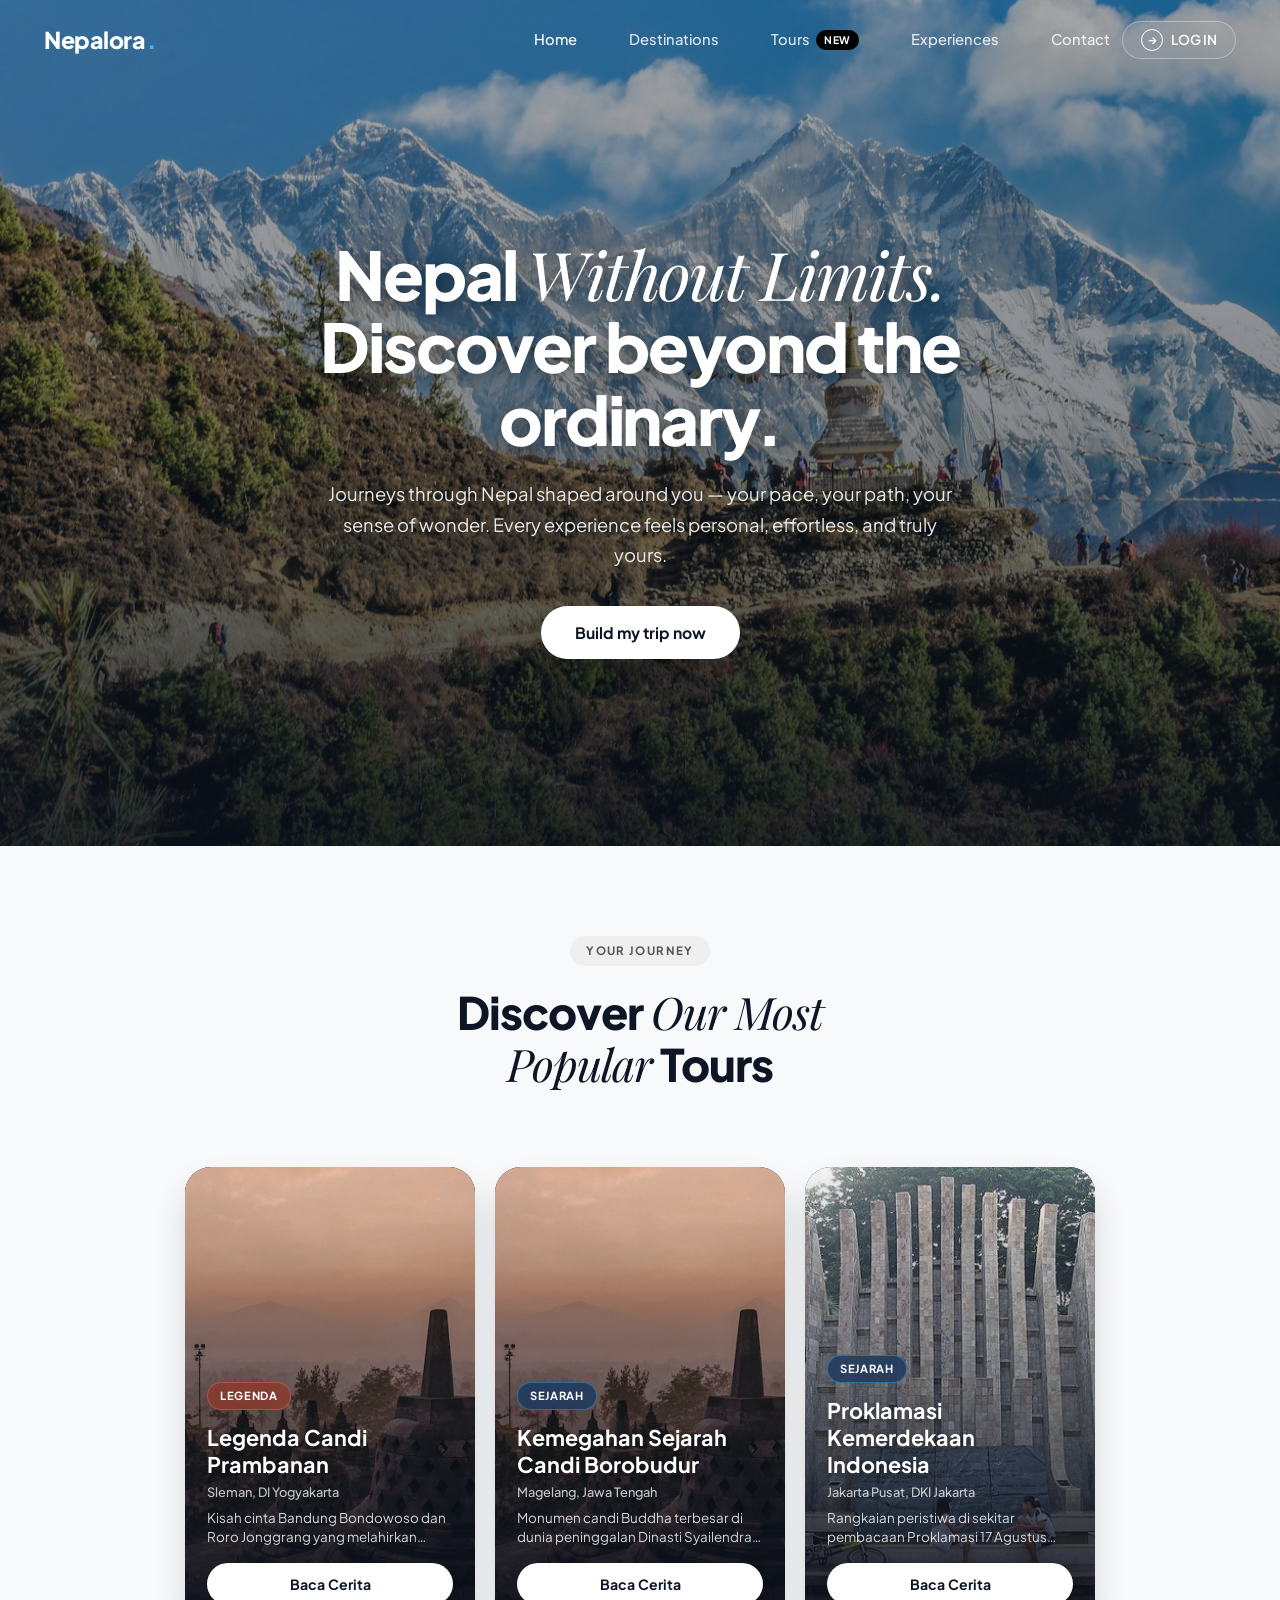
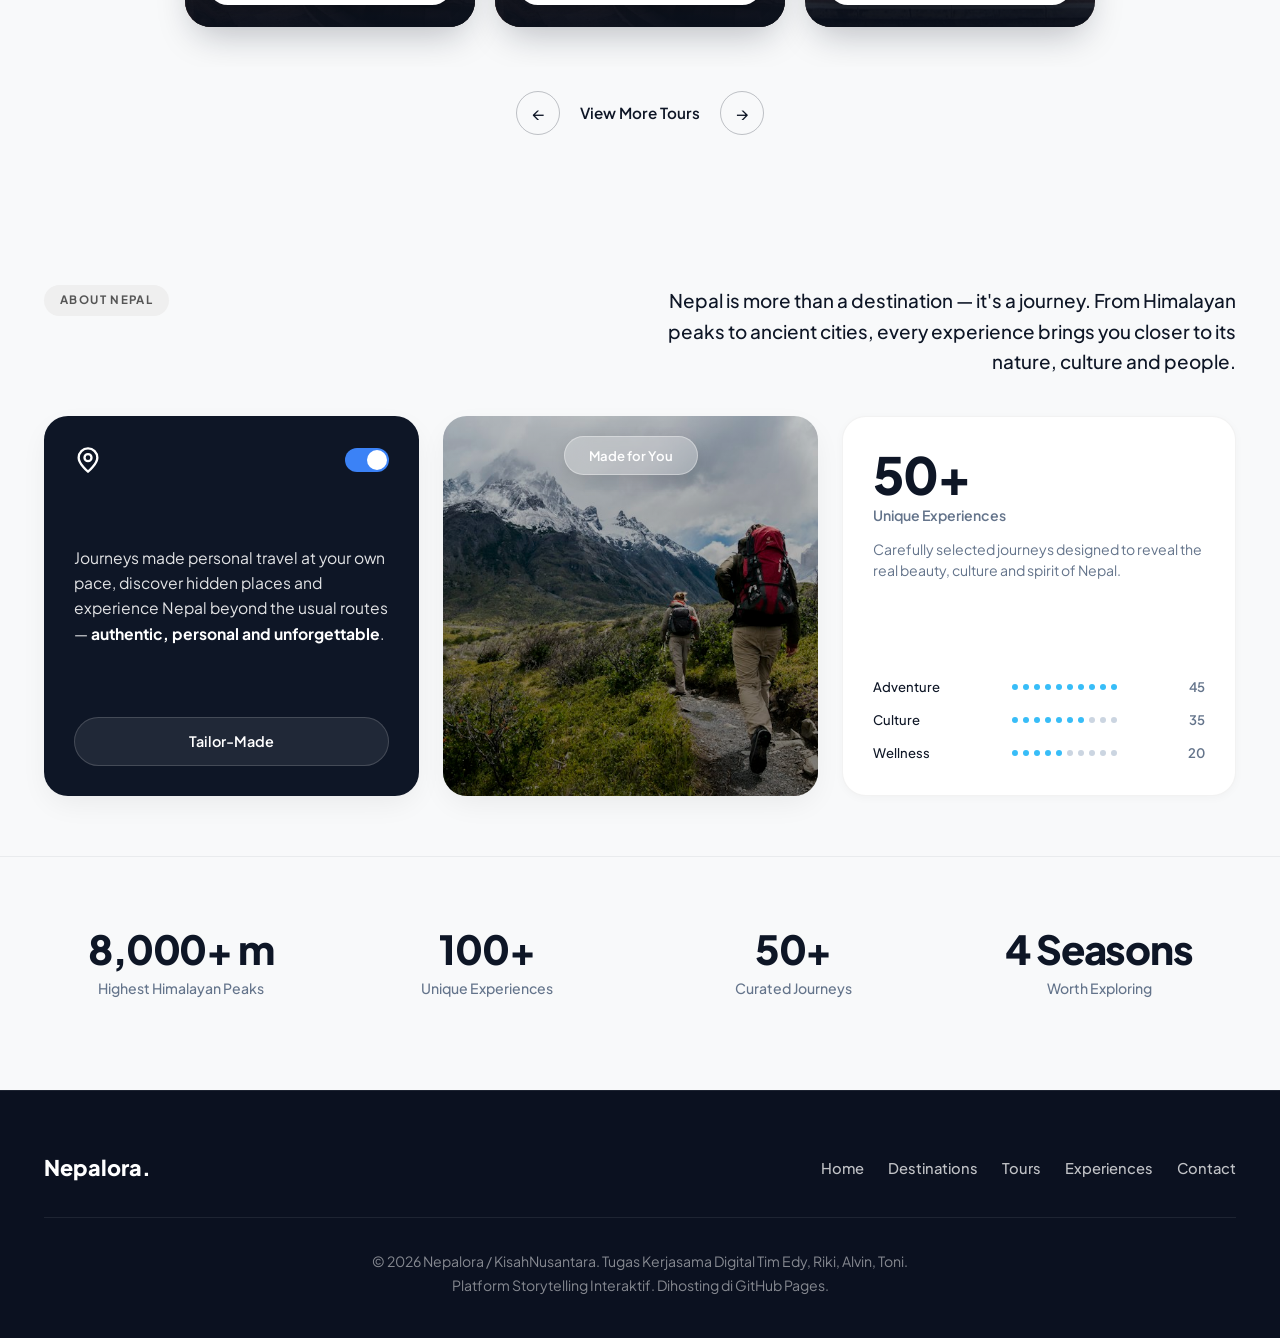
==== index.html @ e76ea368 "style: implementasi desain UI/UX 100% sesuai referensi desain" ====
<!DOCTYPE html>
<html lang="id">
<head>
  <meta charset="UTF-8">
  <meta name="viewport" content="width=device-width, initial-scale=1.0">
  <title>Nepalora - Nepal Without Limits. Discover beyond the ordinary.</title>
  <meta name="description" content="Journeys through Nepal shaped around you — your pace, your path, your sense of wonder. Every experience feels personal, effortless, and truly yours.">
  
  <!-- Google Fonts -->
  <link rel="preconnect" href="https://fonts.googleapis.com">
  <link rel="preconnect" href="https://fonts.gstatic.com" crossorigin>
  <link href="https://fonts.googleapis.com/css2?family=Playfair+Display:ital,wght@0,600;0,700;0,800;1,400;1,600;1,700&family=Plus+Jakarta+Sans:ital,wght@0,300;0,400;0,500;0,600;0,700;0,800;1,400;1,600&display=swap" rel="stylesheet">
  
  <!-- Stylesheet -->
  <link rel="stylesheet" href="css/style.css">
</head>
<body class="has-hero">

  <!-- NAVBAR KONSISTEN (F-02 & Persis Referensi Desain) -->
  <header class="site-header">
    <div class="container nav-container">
      <a href="index.html" class="site-logo">Nepalora<span class="logo-dot">.</span></a>
      
      <button class="nav-toggle" aria-label="Toggle Menu" aria-expanded="false">
        <span>☰</span>
      </button>

      <div class="nav-center-wrap">
        <nav>
          <ul class="nav-menu">
            <li><a href="index.html" class="nav-link is-active">Home</a></li>
            <li><a href="cerita.html?kategori=Sejarah" class="nav-link">Destinations</a></li>
            <li>
              <a href="cerita.html" class="nav-link">
                Tours <span class="nav-badge-pill">NEW</span>
              </a>
            </li>
            <li><a href="cerita.html" class="nav-link">Experiences</a></li>
            <li><a href="tentang.html" class="nav-link">Contact</a></li>
          </ul>
        </nav>
        <a href="cerita.html" class="nav-auth-btn">
          <span class="nav-auth-icon">&#8594;</span>
          <span>LOG IN</span>
        </a>
      </div>
    </div>
  </header>

  <main>
    <!-- HERO SECTION (Persis 100% Referensi Gambar) -->
    <section class="hero-editorial" style="background-image: url('images/hero-bg.jpg');">
      <div class="container">
        <h1 class="hero-title">
          Nepal <span class="serif-italic">Without Limits.</span><br>
          Discover beyond the ordinary.
        </h1>
        <p class="hero-desc">
          Journeys through Nepal shaped around you — your pace, your path, your sense of wonder. Every experience feels personal, effortless, and truly yours.
        </p>
        <a href="cerita.html" class="btn-hero-pill">Build my trip now</a>
      </div>
    </section>

    <!-- CAROUSEL / POPULAR TOURS (KONTRAK PRD 9.4: #featured-grid) -->
    <section class="popular-section">
      <div class="container">
        <div class="section-tag-pill">YOUR JOURNEY</div>
        <h2 class="section-title-editorial">
          Discover <span class="serif-italic">Our Most</span><br>
          <span class="serif-italic">Popular</span> Tours
        </h2>

        <div class="popular-deck-wrapper">
          <!-- HOOK KONTRAK PRD 9.4: #featured-grid (diisi otomatis oleh js/main.js) -->
          <div id="featured-grid">
            <!-- Kartu otomatis dirender oleh js/main.js -->
          </div>
        </div>

        <!-- KONTROL NAVIGASI CAROUSEL (Arrow Kiri + Link + Arrow Kanan) -->
        <div class="carousel-controls">
          <button class="circle-nav-btn" id="slide-prev" aria-label="Previous Tour">
            &#8592;
          </button>
          <a href="cerita.html" class="view-more-link">View More Tours</a>
          <button class="circle-nav-btn" id="slide-next" aria-label="Next Tour">
            &#8594;
          </button>
        </div>
      </div>
    </section>

    <!-- BENTO GRID SECTION (Persis Layout 3 Kartu pada Gambar) -->
    <section class="bento-section">
      <div class="container">
        <div class="bento-header">
          <div>
            <div class="section-tag-pill">ABOUT NEPAL</div>
          </div>
          <p class="bento-quote">
            Nepal is more than a destination — it's a journey. From Himalayan peaks to ancient cities, every experience brings you closer to its nature, culture and people.
          </p>
        </div>

        <div class="bento-grid">
          <!-- KARTU 1: GELAP INTERAKTIF DENGAN TOGGLE SWITCH -->
          <div class="bento-card--dark">
            <div class="bento-top-row">
              <svg class="bento-icon-svg" viewBox="0 0 24 24" fill="none" stroke="currentColor" stroke-width="2" stroke-linecap="round" stroke-linejoin="round">
                <path d="M12 2a8 8 0 0 0-8 8c0 5.25 8 12 8 12s8-6.75 8-12a8 8 0 0 0-8-8z"/>
                <circle cx="12" cy="10" r="3"/>
              </svg>
              <div class="bento-toggle-switch">
                <span class="bento-toggle-dot"></span>
              </div>
            </div>
            <p class="bento-body-text">
              Journeys made personal travel at your own pace, discover hidden places and experience Nepal beyond the usual routes — <strong>authentic, personal and unforgettable</strong>.
            </p>
            <a href="cerita.html" class="btn-bento-action">Tailor-Made</a>
          </div>

          <!-- KARTU 2: FOTO DENGAN FLOATING PILL "MADE FOR YOU" -->
          <div class="bento-card--photo" style="background-image: url('images/hiker.jpg');">
            <div class="frosted-pill-tag">Made for You</div>
          </div>

          <!-- KARTU 3: STATISTIK 50+ & DOT PROGRESS RATINGS -->
          <div class="bento-card--stats">
            <div>
              <div class="stat-header">
                <div class="stat-number-big">50+</div>
                <div class="stat-subtitle">Unique Experiences</div>
              </div>
              <p class="stat-desc">
                Carefully selected journeys designed to reveal the real beauty, culture and spirit of Nepal.
              </p>
            </div>
            
            <div class="rating-indicator-list">
              <div class="rating-indicator-row">
                <span class="rating-category-label">Adventure</span>
                <div class="rating-dots-bar">
                  <span class="rating-dot is-active"></span>
                  <span class="rating-dot is-active"></span>
                  <span class="rating-dot is-active"></span>
                  <span class="rating-dot is-active"></span>
                  <span class="rating-dot is-active"></span>
                  <span class="rating-dot is-active"></span>
                  <span class="rating-dot is-active"></span>
                  <span class="rating-dot is-active"></span>
                  <span class="rating-dot is-active"></span>
                  <span class="rating-dot is-active"></span>
                </div>
                <span class="rating-score">45</span>
              </div>

              <div class="rating-indicator-row">
                <span class="rating-category-label">Culture</span>
                <div class="rating-dots-bar">
                  <span class="rating-dot is-active"></span>
                  <span class="rating-dot is-active"></span>
                  <span class="rating-dot is-active"></span>
                  <span class="rating-dot is-active"></span>
                  <span class="rating-dot is-active"></span>
                  <span class="rating-dot is-active"></span>
                  <span class="rating-dot is-active"></span>
                  <span class="rating-dot"></span>
                  <span class="rating-dot"></span>
                  <span class="rating-dot"></span>
                </div>
                <span class="rating-score">35</span>
              </div>

              <div class="rating-indicator-row">
                <span class="rating-category-label">Wellness</span>
                <div class="rating-dots-bar">
                  <span class="rating-dot is-active"></span>
                  <span class="rating-dot is-active"></span>
                  <span class="rating-dot is-active"></span>
                  <span class="rating-dot is-active"></span>
                  <span class="rating-dot is-active"></span>
                  <span class="rating-dot"></span>
                  <span class="rating-dot"></span>
                  <span class="rating-dot"></span>
                  <span class="rating-dot"></span>
                  <span class="rating-dot"></span>
                </div>
                <span class="rating-score">20</span>
              </div>
            </div>
          </div>
        </div>
      </div>
    </section>

    <!-- METRICS SECTION (4 KOLOM ANGKA PERSIS DI GAMBAR) -->
    <section class="metrics-section">
      <div class="container metrics-grid">
        <div class="metric-item">
          <div class="metric-item-num">8,000+ m</div>
          <div class="metric-item-label">Highest Himalayan Peaks</div>
        </div>
        <div class="metric-item">
          <div class="metric-item-num">100+</div>
          <div class="metric-item-label">Unique Experiences</div>
        </div>
        <div class="metric-item">
          <div class="metric-item-num">50+</div>
          <div class="metric-item-label">Curated Journeys</div>
        </div>
        <div class="metric-item">
          <div class="metric-item-num">4 Seasons</div>
          <div class="metric-item-label">Worth Exploring</div>
        </div>
      </div>
    </section>
  </main>

  <!-- FOOTER KONSISTEN (F-02) -->
  <footer class="site-footer">
    <div class="container">
      <div class="footer-top">
        <a href="index.html" class="footer-logo">Nepalora<span class="logo-dot">.</span></a>
        <ul class="footer-links">
          <li><a href="index.html">Home</a></li>
          <li><a href="cerita.html">Destinations</a></li>
          <li><a href="cerita.html">Tours</a></li>
          <li><a href="tentang.html">Experiences</a></li>
          <li><a href="tentang.html">Contact</a></li>
        </ul>
      </div>
      <div class="footer-bottom">
        <p>&copy; 2026 Nepalora / KisahNusantara. Tugas Kerjasama Digital Tim Edy, Riki, Alvin, Toni.</p>
        <p>Platform Storytelling Interaktif. Dihosting di GitHub Pages.</p>
      </div>
    </div>
  </footer>

  <!-- URUTAN SCRIPT (PRD Bagian 9.2) -->
  <script src="js/main.js"></script>
  <script src="js/nav.js"></script>
</body>
</html>
---- css/style.css ----
/* ==========================================================================
   KisahNusantara - style.css
   Pemilik File: Riki (UI/UX & Tampilan)
   Tugas Terkait: T-R2, T-R3, T-R4, T-R5, T-R6, T-R7, T-R8
   Konsep Desain: Modern Editorial Travel & Heritage (100% Persis Referensi Desain)
   ========================================================================== */

/* 1. IMPORT FONTS */
@import url('https://fonts.googleapis.com/css2?family=Playfair+Display:ital,wght@0,600;0,700;0,800;1,400;1,600;1,700&family=Plus+Jakarta+Sans:ital,wght@0,300;0,400;0,500;0,600;0,700;0,800;1,400;1,600&display=swap');

/* 2. DESIGN TOKENS (CSS Variables) */
:root {
  /* Color System */
  --color-bg: #F8F9FA;
  --color-surface: #FFFFFF;
  --color-surface-dark: #0E1626;
  --color-surface-dark-card: #151F32;
  --color-text: #0E1626;
  --color-text-light: #FFFFFF;
  --color-muted: #64748B;
  --color-muted-dark: #94A3B8;
  --color-border: rgba(14, 22, 38, 0.08);
  --color-border-dark: rgba(255, 255, 255, 0.14);
  --color-primary: #0E1626;
  --color-accent: #38BDF8;
  --color-accent-gold: #C9962B;
  
  /* Category Badges (PRD 9.4 & 10.2) */
  --color-sejarah: #1F3A5F;
  --color-budaya: #2F6B4F;
  --color-legenda: #8A3B2E;

  /* Typography */
  --font-serif: "Playfair Display", Georgia, serif;
  --font-sans: "Plus Jakarta Sans", system-ui, -apple-system, sans-serif;
  --font-heading: var(--font-sans);
  --font-body: var(--font-sans);

  /* Elevation & Curves */
  --radius-xs: 6px;
  --radius-sm: 10px;
  --radius-md: 18px;
  --radius-lg: 24px;
  --radius-xl: 32px;
  --radius-pill: 9999px;
  --radius: 20px;

  --shadow-sm: 0 2px 10px rgba(0, 0, 0, 0.03);
  --shadow-md: 0 10px 30px -5px rgba(0, 0, 0, 0.07);
  --shadow-lg: 0 25px 50px -12px rgba(0, 0, 0, 0.15);
  --shadow-card: 0 20px 40px -15px rgba(14, 22, 38, 0.35);
  --shadow: var(--shadow-md);

  --container: 1240px;
}

/* 3. BASE RESET & BOX SIZING */
*, *::before, *::after {
  box-sizing: border-box;
  margin: 0;
  padding: 0;
}

html {
  scroll-behavior: smooth;
  -webkit-font-smoothing: antialiased;
  -moz-osx-font-smoothing: grayscale;
}

body {
  background-color: var(--color-bg);
  color: var(--color-text);
  font-family: var(--font-body);
  font-size: 16px;
  line-height: 1.6;
  min-height: 100vh;
  display: flex;
  flex-direction: column;
  overflow-x: hidden;
}

main {
  flex: 1;
}

img {
  max-width: 100%;
  height: auto;
  display: block;
}

a {
  color: inherit;
  text-decoration: none;
  transition: all 0.25s ease;
}

button {
  font-family: inherit;
}

/* 4. LAYOUT & CONTAINER */
.container {
  width: 100%;
  max-width: var(--container);
  margin-left: auto;
  margin-right: auto;
  padding-left: 24px;
  padding-right: 24px;
}

/* 5. TYPOGRAPHY UTILITIES */
.serif-italic {
  font-family: var(--font-serif);
  font-style: italic;
  font-weight: 400;
}

.section-tag-pill {
  display: inline-block;
  padding: 6px 16px;
  background: #EFEFEF;
  color: #555555;
  font-size: 0.72rem;
  font-weight: 700;
  letter-spacing: 0.12em;
  text-transform: uppercase;
  border-radius: var(--radius-pill);
  margin-bottom: 20px;
}

.section-title-editorial {
  font-family: var(--font-sans);
  font-size: 2.8rem;
  font-weight: 800;
  line-height: 1.15;
  color: var(--color-text);
  letter-spacing: -0.02em;
  margin-bottom: 12px;
}

.section-title-editorial .serif-italic {
  font-family: var(--font-serif);
  font-weight: 400;
  font-style: italic;
}

/* 6. NAVBAR (T-R3: Persis Header Referensi Desain) */
.site-header {
  position: absolute;
  top: 0;
  left: 0;
  width: 100%;
  z-index: 1000;
  transition: background 0.3s ease, backdrop-filter 0.3s ease, border-color 0.3s ease;
}

/* Header saat halaman non-hero atau saat scroll */
.site-header.is-scrolled,
body:not(.has-hero) .site-header {
  position: sticky;
  top: 0;
  background: rgba(14, 22, 38, 0.92);
  backdrop-filter: blur(16px);
  -webkit-backdrop-filter: blur(16px);
  border-bottom: 1px solid rgba(255, 255, 255, 0.1);
  box-shadow: 0 4px 20px rgba(0, 0, 0, 0.15);
}

.nav-container {
  display: flex;
  justify-content: space-between;
  align-items: center;
  height: 80px;
}

.site-logo {
  font-family: var(--font-sans);
  font-size: 1.45rem;
  font-weight: 800;
  color: #FFFFFF;
  letter-spacing: -0.02em;
  display: flex;
  align-items: center;
  gap: 2px;
}

.site-logo .logo-dot {
  color: var(--color-accent);
}

.nav-center-wrap {
  display: flex;
  align-items: center;
}

.nav-menu {
  display: flex;
  list-style: none;
  gap: 28px;
  align-items: center;
}

.nav-link {
  font-size: 0.92rem;
  font-weight: 500;
  color: rgba(255, 255, 255, 0.85);
  padding: 8px 12px;
  border-radius: var(--radius-pill);
  display: flex;
  align-items: center;
  gap: 6px;
  transition: all 0.2s ease;
}

.nav-link:hover,
.nav-link.is-active {
  color: #FFFFFF;
}

.nav-badge-pill {
  font-size: 0.65rem;
  font-weight: 700;
  background: #000000;
  color: #FFFFFF;
  padding: 2px 8px;
  border-radius: var(--radius-pill);
  letter-spacing: 0.05em;
  text-transform: uppercase;
}

/* Nav Pill Button Kanan (seperti LOG IN pada gambar) */
.nav-auth-btn {
  display: inline-flex;
  align-items: center;
  gap: 8px;
  padding: 7px 18px;
  border: 1px solid rgba(255, 255, 255, 0.35);
  border-radius: var(--radius-pill);
  color: #FFFFFF;
  font-size: 0.85rem;
  font-weight: 600;
  background: rgba(255, 255, 255, 0.05);
  backdrop-filter: blur(8px);
  transition: all 0.25s ease;
}

.nav-auth-btn:hover {
  background: #FFFFFF;
  color: var(--color-surface-dark);
  border-color: #FFFFFF;
}

.nav-auth-icon {
  display: inline-flex;
  align-items: center;
  justify-content: center;
  width: 22px;
  height: 22px;
  border-radius: 50%;
  border: 1px solid currentColor;
  font-size: 0.75rem;
}

.nav-toggle {
  display: none;
  background: none;
  border: none;
  color: #FFFFFF;
  cursor: pointer;
  padding: 8px;
  font-size: 1.5rem;
}

/* 7. HERO SECTION (100% Persis Gambar Referensi) */
.hero-editorial {
  position: relative;
  min-height: 94vh;
  display: flex;
  flex-direction: column;
  justify-content: center;
  align-items: center;
  text-align: center;
  padding: 130px 24px 80px;
  background-size: cover;
  background-position: center 25%;
  background-repeat: no-repeat;
  color: #FFFFFF;
}

.hero-editorial::before {
  content: "";
  position: absolute;
  inset: 0;
  background: linear-gradient(
    180deg,
    rgba(10, 16, 28, 0.35) 0%,
    rgba(10, 16, 28, 0.45) 50%,
    rgba(10, 16, 28, 0.85) 100%
  );
  z-index: 1;
}

.hero-editorial .container {
  position: relative;
  z-index: 2;
  max-width: 860px;
}

.hero-title {
  font-family: var(--font-sans);
  font-size: 4.2rem;
  font-weight: 800;
  line-height: 1.08;
  letter-spacing: -0.03em;
  margin-bottom: 24px;
  text-shadow: 0 4px 20px rgba(0, 0, 0, 0.4);
}

.hero-title .serif-italic {
  font-family: var(--font-serif);
  font-weight: 400;
  font-style: italic;
  display: inline;
}

.hero-desc {
  font-size: 1.15rem;
  line-height: 1.65;
  color: rgba(255, 255, 255, 0.9);
  max-width: 640px;
  margin: 0 auto 36px;
  font-weight: 400;
  text-shadow: 0 2px 10px rgba(0, 0, 0, 0.3);
}

.btn-hero-pill {
  display: inline-block;
  background: #FFFFFF;
  color: #0E1626;
  font-size: 0.98rem;
  font-weight: 700;
  padding: 14px 34px;
  border-radius: var(--radius-pill);
  box-shadow: 0 10px 30px rgba(0, 0, 0, 0.25);
  transition: all 0.3s cubic-bezier(0.16, 1, 0.3, 1);
}

.btn-hero-pill:hover {
  background: #F1F5F9;
  transform: translateY(-3px) scale(1.02);
  box-shadow: 0 15px 35px rgba(0, 0, 0, 0.35);
}

/* 8. CAROUSEL / CARD SECTION ("Discover Our Most Popular Tours") */
.popular-section {
  padding: 90px 0 60px;
  text-align: center;
  background-color: var(--color-bg);
}

.popular-deck-wrapper {
  margin-top: 48px;
  position: relative;
}

/* Kontrak 9.4: #featured-grid */
#featured-grid {
  display: flex;
  gap: 20px;
  justify-content: center;
  align-items: center;
  overflow-x: auto;
  padding: 30px 10px 40px;
  scroll-behavior: smooth;
  scrollbar-width: none;
}

#featured-grid::-webkit-scrollbar {
  display: none;
}

/* 9. KONTRAK KARTU CERITA (PRD 9.4 & T-R4: Persis Kartu pada Gambar) */
.story-card {
  position: relative;
  width: 290px;
  min-width: 270px;
  height: 460px;
  border-radius: 26px;
  overflow: hidden;
  display: flex;
  flex-direction: column;
  justify-content: flex-end;
  background-color: var(--color-surface-dark);
  box-shadow: 0 16px 36px -10px rgba(14, 22, 38, 0.28);
  transition: transform 0.4s cubic-bezier(0.16, 1, 0.3, 1), box-shadow 0.4s cubic-bezier(0.16, 1, 0.3, 1);
  flex-shrink: 0;
  text-align: left;
}

/* Efek Hover Mengangkat Kartu */
.story-card:hover {
  transform: translateY(-8px) scale(1.02);
  box-shadow: 0 25px 50px -12px rgba(14, 22, 38, 0.4);
}

/* Gambar Latar Belakang Kartu Penuh */
.story-card__img {
  position: absolute;
  top: 0;
  left: 0;
  width: 100%;
  height: 100%;
  object-fit: cover;
  z-index: 1;
  transition: transform 0.6s cubic-bezier(0.16, 1, 0.3, 1);
  background-color: #1a2333;
}

.story-card:hover .story-card__img {
  transform: scale(1.08);
}

/* Gradien Gelap di Bagian Bawah Gambar Kartu */
.story-card::after {
  content: "";
  position: absolute;
  inset: 0;
  background: linear-gradient(
    180deg,
    rgba(14, 22, 38, 0.05) 0%,
    rgba(14, 22, 38, 0.4) 45%,
    rgba(10, 16, 28, 0.95) 100%
  );
  z-index: 2;
  pointer-events: none;
}

/* Konten Kartu di Atas Gambar */
.story-card__body {
  position: relative;
  z-index: 3;
  padding: 22px;
  display: flex;
  flex-direction: column;
  justify-content: flex-end;
  color: #FFFFFF;
}

/* LENCANA (BADGES) */
.badge {
  display: inline-flex;
  align-items: center;
  padding: 4px 12px;
  border-radius: var(--radius-pill);
  font-size: 0.7rem;
  font-weight: 700;
  text-transform: uppercase;
  letter-spacing: 0.06em;
  color: #FFFFFF;
  align-self: flex-start;
  margin-bottom: 8px;
  background: rgba(255, 255, 255, 0.22);
  backdrop-filter: blur(10px);
  -webkit-backdrop-filter: blur(10px);
  border: 1px solid rgba(255, 255, 255, 0.35);
}

.badge--sejarah {
  background: rgba(31, 58, 95, 0.85);
  border-color: rgba(56, 189, 248, 0.4);
}

.badge--budaya {
  background: rgba(47, 107, 79, 0.85);
  border-color: rgba(74, 222, 128, 0.4);
}

.badge--legenda {
  background: rgba(138, 59, 46, 0.85);
  border-color: rgba(248, 113, 113, 0.4);
}

.story-card__title {
  font-family: var(--font-sans);
  font-size: 1.35rem;
  font-weight: 700;
  margin: 6px 0 4px;
  color: #FFFFFF;
  line-height: 1.25;
  text-shadow: 0 2px 8px rgba(0, 0, 0, 0.5);
}

.story-card__meta {
  font-size: 0.8rem;
  font-weight: 500;
  color: rgba(255, 255, 255, 0.75);
  margin-bottom: 6px;
}

.story-card__text {
  font-size: 0.84rem;
  line-height: 1.45;
  color: rgba(255, 255, 255, 0.82);
  margin-bottom: 16px;
  display: -webkit-box;
  -webkit-line-clamp: 2;
  -webkit-box-orient: vertical;
  overflow: hidden;
}

/* TOMBOL KARTU (PERSIS "EXPLORE" PADA GAMBAR) */
.btn {
  display: inline-block;
  text-align: center;
  font-weight: 700;
  border-radius: var(--radius-pill);
  cursor: pointer;
  border: none;
  transition: all 0.25s ease;
}

.btn--primary {
  background-color: #FFFFFF;
  color: #0E1626;
  padding: 10px 20px;
  font-size: 0.88rem;
  width: 100%;
  box-shadow: 0 4px 15px rgba(0, 0, 0, 0.2);
}

.btn--primary:hover {
  background-color: #F1F5F9;
  color: #000000;
  transform: translateY(-2px);
  box-shadow: 0 8px 20px rgba(0, 0, 0, 0.3);
}

/* Navigasi Carousel di Bawah Kartu (Arrow Kiri + Teks + Arrow Kanan) */
.carousel-controls {
  display: flex;
  align-items: center;
  justify-content: center;
  gap: 20px;
  margin-top: 24px;
}

.circle-nav-btn {
  width: 44px;
  height: 44px;
  border-radius: 50%;
  border: 1px solid rgba(14, 22, 38, 0.25);
  background: transparent;
  display: flex;
  align-items: center;
  justify-content: center;
  cursor: pointer;
  font-size: 1.1rem;
  color: var(--color-text);
  transition: all 0.2s ease;
}

.circle-nav-btn:hover {
  border-color: var(--color-text);
  background: rgba(14, 22, 38, 0.05);
}

.view-more-link {
  font-size: 0.95rem;
  font-weight: 600;
  color: var(--color-text);
}

.view-more-link:hover {
  opacity: 0.75;
}

/* 10. BENTO GRID SECTION (Persis Layout 3 Kartu & Quote pada Gambar) */
.bento-section {
  padding: 90px 0 60px;
  background-color: var(--color-bg);
}

.bento-header {
  display: grid;
  grid-template-columns: auto 1fr;
  align-items: flex-start;
  gap: 40px;
  margin-bottom: 40px;
}

.bento-quote {
  font-size: 1.18rem;
  line-height: 1.6;
  color: var(--color-text);
  font-weight: 500;
  max-width: 620px;
  margin-left: auto;
  text-align: right;
}

.bento-grid {
  display: grid;
  grid-template-columns: 1fr 1fr 1.05fr;
  gap: 24px;
}

/* Kartu Bento 1: Gelap dengan Toggle Switch */
.bento-card--dark {
  background: var(--color-surface-dark);
  color: #FFFFFF;
  border-radius: var(--radius-lg);
  padding: 30px;
  display: flex;
  flex-direction: column;
  justify-content: space-between;
  min-height: 380px;
  box-shadow: var(--shadow-md);
}

.bento-top-row {
  display: flex;
  justify-content: space-between;
  align-items: center;
}

.bento-icon-svg {
  width: 28px;
  height: 28px;
  stroke: #FFFFFF;
}

.bento-toggle-switch {
  width: 44px;
  height: 24px;
  background: #3B82F6;
  border-radius: var(--radius-pill);
  padding: 2px;
  display: flex;
  align-items: center;
  justify-content: flex-end;
}

.bento-toggle-dot {
  width: 20px;
  height: 20px;
  background: #FFFFFF;
  border-radius: 50%;
}

.bento-body-text {
  font-size: 0.98rem;
  line-height: 1.6;
  color: rgba(255, 255, 255, 0.88);
  margin: 24px 0;
}

.bento-body-text strong {
  color: #FFFFFF;
}

.btn-bento-action {
  display: block;
  width: 100%;
  padding: 12px;
  background: rgba(255, 255, 255, 0.08);
  border: 1px solid rgba(255, 255, 255, 0.16);
  border-radius: var(--radius-pill);
  color: #FFFFFF;
  font-weight: 600;
  font-size: 0.9rem;
  text-align: center;
  transition: all 0.2s ease;
}

.btn-bento-action:hover {
  background: rgba(255, 255, 255, 0.18);
}

/* Kartu Bento 2: Foto dengan Floating Pill "Made for You" */
.bento-card--photo {
  position: relative;
  border-radius: var(--radius-lg);
  overflow: hidden;
  min-height: 380px;
  background-size: cover;
  background-position: center;
  box-shadow: var(--shadow-md);
  display: flex;
  flex-direction: column;
  padding: 20px;
}

.bento-card--photo::after {
  content: "";
  position: absolute;
  inset: 0;
  background: linear-gradient(180deg, rgba(0, 0, 0, 0.2) 0%, rgba(0, 0, 0, 0.5) 100%);
}

.frosted-pill-tag {
  position: relative;
  z-index: 2;
  align-self: center;
  padding: 8px 24px;
  background: rgba(255, 255, 255, 0.28);
  backdrop-filter: blur(12px);
  -webkit-backdrop-filter: blur(12px);
  border: 1px solid rgba(255, 255, 255, 0.35);
  border-radius: var(--radius-pill);
  color: #FFFFFF;
  font-size: 0.82rem;
  font-weight: 600;
  box-shadow: 0 4px 15px rgba(0, 0, 0, 0.1);
}

/* Kartu Bento 3: Statistik 50+ & Dot Progress Indicator */
.bento-card--stats {
  background: #FFFFFF;
  border-radius: var(--radius-lg);
  padding: 32px 30px;
  display: flex;
  flex-direction: column;
  justify-content: space-between;
  min-height: 380px;
  box-shadow: var(--shadow-sm);
  border: 1px solid rgba(0, 0, 0, 0.05);
}

.stat-header {
  margin-bottom: 12px;
}

.stat-number-big {
  font-size: 3.2rem;
  font-weight: 800;
  line-height: 1;
  color: var(--color-text);
  letter-spacing: -0.03em;
}

.stat-subtitle {
  font-size: 0.88rem;
  font-weight: 600;
  color: var(--color-muted);
  margin-top: 4px;
}

.stat-desc {
  font-size: 0.88rem;
  line-height: 1.5;
  color: var(--color-muted);
  margin-bottom: 24px;
}

.rating-indicator-list {
  display: flex;
  flex-direction: column;
  gap: 12px;
}

.rating-indicator-row {
  display: flex;
  align-items: center;
  justify-content: space-between;
  font-size: 0.82rem;
  font-weight: 500;
}

.rating-category-label {
  width: 75px;
  color: var(--color-text);
}

.rating-dots-bar {
  display: flex;
  gap: 5px;
  align-items: center;
}

.rating-dot {
  width: 6px;
  height: 6px;
  border-radius: 50%;
  background-color: #CBD5E1;
}

.rating-dot.is-active {
  background-color: #38BDF8;
}

.rating-score {
  width: 24px;
  text-align: right;
  font-weight: 600;
  color: var(--color-muted);
}

/* 11. METRICS / STATS SECTION (4 Kolom Angka di Bawah) */
.metrics-section {
  padding: 70px 0 90px;
  background-color: var(--color-bg);
  border-top: 1px solid rgba(14, 22, 38, 0.06);
}

.metrics-grid {
  display: grid;
  grid-template-columns: repeat(4, 1fr);
  gap: 32px;
  text-align: center;
}

.metric-item-num {
  font-size: 2.5rem;
  font-weight: 800;
  line-height: 1.1;
  color: var(--color-text);
  letter-spacing: -0.03em;
  margin-bottom: 6px;
}

.metric-item-label {
  font-size: 0.88rem;
  font-weight: 500;
  color: var(--color-muted);
}

/* 12. HALAMAN CERITA: TOOLBAR & GRID (cerita.html) */
.page-hero-sub {
  padding: 120px 0 40px;
  background: var(--color-surface);
  border-bottom: 1px solid var(--color-border);
}

.filter-toolbar {
  padding: 36px 0 24px;
  display: flex;
  flex-direction: column;
  gap: 20px;
}

.search-box {
  width: 100%;
  max-width: 560px;
  position: relative;
}

.search-box input {
  width: 100%;
  padding: 14px 22px;
  border: 1px solid rgba(14, 22, 38, 0.12);
  border-radius: var(--radius-pill);
  font-size: 0.98rem;
  font-family: var(--font-body);
  outline: none;
  background: #FFFFFF;
  box-shadow: 0 4px 16px rgba(0, 0, 0, 0.04);
  transition: all 0.25s ease;
}

.search-box input:focus {
  border-color: var(--color-text);
  box-shadow: 0 8px 24px rgba(14, 22, 38, 0.12);
}

.filter-group {
  display: flex;
  flex-wrap: wrap;
  gap: 10px;
}

/* HOOK KONTRAK 9.4: .filter-btn */
.filter-btn {
  padding: 9px 20px;
  border: 1px solid rgba(14, 22, 38, 0.14);
  border-radius: var(--radius-pill);
  background: #FFFFFF;
  color: var(--color-text);
  font-size: 0.88rem;
  font-weight: 600;
  cursor: pointer;
  transition: all 0.25s ease;
}

.filter-btn:hover {
  background: rgba(14, 22, 38, 0.05);
}

.filter-btn.is-active {
  background: var(--color-text);
  color: #FFFFFF;
  border-color: var(--color-text);
  box-shadow: 0 4px 14px rgba(14, 22, 38, 0.25);
}

/* Status Bar & Count */
.status-bar {
  margin-bottom: 28px;
  font-size: 0.95rem;
  font-weight: 500;
  color: var(--color-muted);
}

/* HOOK KONTRAK 9.4: #story-grid & .card-grid */
.card-grid {
  display: grid;
  grid-template-columns: repeat(auto-fill, minmax(280px, 1fr));
  gap: 28px;
  margin-bottom: 80px;
}

.card-grid .story-card {
  width: 100%;
  min-width: unset;
}

/* HOOK KONTRAK 9.4: #empty-state */
.empty-state-box {
  text-align: center;
  padding: 80px 24px;
  background: #FFFFFF;
  border-radius: var(--radius-lg);
  box-shadow: var(--shadow-sm);
  border: 1px solid rgba(0, 0, 0, 0.05);
  margin-bottom: 60px;
}

/* 13. HALAMAN DETAIL (detail.html) */
.story-detail-container {
  max-width: 900px;
  margin: 0 auto;
  padding-bottom: 80px;
}

.story-header {
  margin: 32px 0 24px;
}

.story-header h1 {
  font-family: var(--font-sans);
  font-size: 2.8rem;
  font-weight: 800;
  color: var(--color-text);
  margin: 14px 0 8px;
  line-height: 1.2;
  letter-spacing: -0.02em;
}

.story-meta {
  font-size: 1rem;
  font-weight: 500;
  color: var(--color-muted);
}

.story-image-wrap {
  width: 100%;
  max-height: 500px;
  overflow: hidden;
  border-radius: var(--radius-lg);
  box-shadow: var(--shadow-lg);
  margin-bottom: 40px;
  background-color: #1a2333;
}

.story-image-wrap img {
  width: 100%;
  height: 100%;
  object-fit: cover;
}

.story-article {
  font-size: 1.15rem;
  line-height: 1.9;
  color: #334155;
  margin-bottom: 48px;
}

.story-article p {
  margin-bottom: 24px;
}

.story-sources-box {
  padding: 28px;
  background: #FFFFFF;
  border-radius: var(--radius-md);
  box-shadow: var(--shadow-sm);
  border-left: 5px solid var(--color-text);
  margin-bottom: 60px;
}

.story-sources-box h3 {
  font-family: var(--font-sans);
  font-size: 1.15rem;
  font-weight: 700;
  margin-bottom: 12px;
  color: var(--color-text);
}

.story-sources-box ul {
  padding-left: 20px;
  font-size: 0.95rem;
  color: var(--color-muted);
  line-height: 1.7;
}

/* 14. FOOTER (F-02: Rapi & Elegan) */
.site-footer {
  background: #0B1120;
  color: rgba(255, 255, 255, 0.7);
  padding: 60px 0 40px;
  margin-top: auto;
  border-top: 1px solid rgba(255, 255, 255, 0.08);
}

.footer-top {
  display: flex;
  justify-content: space-between;
  align-items: center;
  padding-bottom: 32px;
  border-bottom: 1px solid rgba(255, 255, 255, 0.08);
  margin-bottom: 32px;
}

.footer-logo {
  font-family: var(--font-sans);
  font-size: 1.35rem;
  font-weight: 800;
  color: #FFFFFF;
}

.footer-links {
  display: flex;
  gap: 24px;
  list-style: none;
}

.footer-links a {
  color: rgba(255, 255, 255, 0.75);
  font-size: 0.92rem;
  font-weight: 500;
}

.footer-links a:hover {
  color: #FFFFFF;
}

.footer-bottom {
  text-align: center;
  font-size: 0.88rem;
  color: rgba(255, 255, 255, 0.5);
  line-height: 1.7;
}

/* 15. RESPONSIVE BREAKPOINTS (HP 360px, Tablet 768px, Desktop 1024px+) */

/* TABLET (Kurang dari 1024px) */
@media (max-width: 1023px) {
  .hero-title {
    font-size: 3.2rem;
  }

  .bento-header {
    grid-template-columns: 1fr;
    gap: 16px;
  }

  .bento-quote {
    text-align: left;
    margin-left: 0;
  }

  .bento-grid {
    grid-template-columns: 1fr 1fr;
  }

  .bento-card--stats {
    grid-column: span 2;
  }

  .metrics-grid {
    grid-template-columns: repeat(2, 1fr);
    gap: 28px;
  }
}

/* MOBILE / HP (Kurang dari 768px - Termasuk 360px) */
@media (max-width: 767px) {
  .container {
    padding-left: 18px;
    padding-right: 18px;
  }

  .site-header {
    background: rgba(14, 22, 38, 0.96);
    position: sticky;
    top: 0;
  }

  .nav-toggle {
    display: block;
  }

  .nav-center-wrap {
    position: fixed;
    top: 80px;
    left: 0;
    width: 100%;
    background: #0E1626;
    padding: 24px 20px;
    flex-direction: column;
    gap: 20px;
    border-bottom: 1px solid rgba(255, 255, 255, 0.1);
    transform: translateY(-150%);
    opacity: 0;
    pointer-events: none;
    transition: transform 0.3s ease, opacity 0.3s ease;
  }

  .nav-menu.is-open {
    display: flex;
  }

  .nav-center-wrap.is-open {
    transform: translateY(0);
    opacity: 1;
    pointer-events: auto;
  }

  .nav-menu {
    flex-direction: column;
    gap: 16px;
    width: 100%;
    text-align: center;
  }

  .nav-auth-btn {
    width: 100%;
    justify-content: center;
  }

  .hero-editorial {
    min-height: 85vh;
    padding: 100px 18px 60px;
  }

  .hero-title {
    font-size: 2.4rem;
  }

  .hero-desc {
    font-size: 1rem;
  }

  .section-title-editorial {
    font-size: 2.1rem;
  }

  .story-card {
    width: 250px;
    min-width: 240px;
    height: 420px;
  }

  .card-grid {
    grid-template-columns: 1fr;
  }

  .bento-grid {
    grid-template-columns: 1fr;
  }

  .bento-card--stats {
    grid-column: span 1;
  }

  .metrics-grid {
    grid-template-columns: 1fr 1fr;
    gap: 20px;
  }

  .metric-item-num {
    font-size: 2rem;
  }

  .footer-top {
    flex-direction: column;
    gap: 20px;
    text-align: center;
  }

  .footer-links {
    flex-wrap: wrap;
    justify-content: center;
    gap: 16px;
  }
}
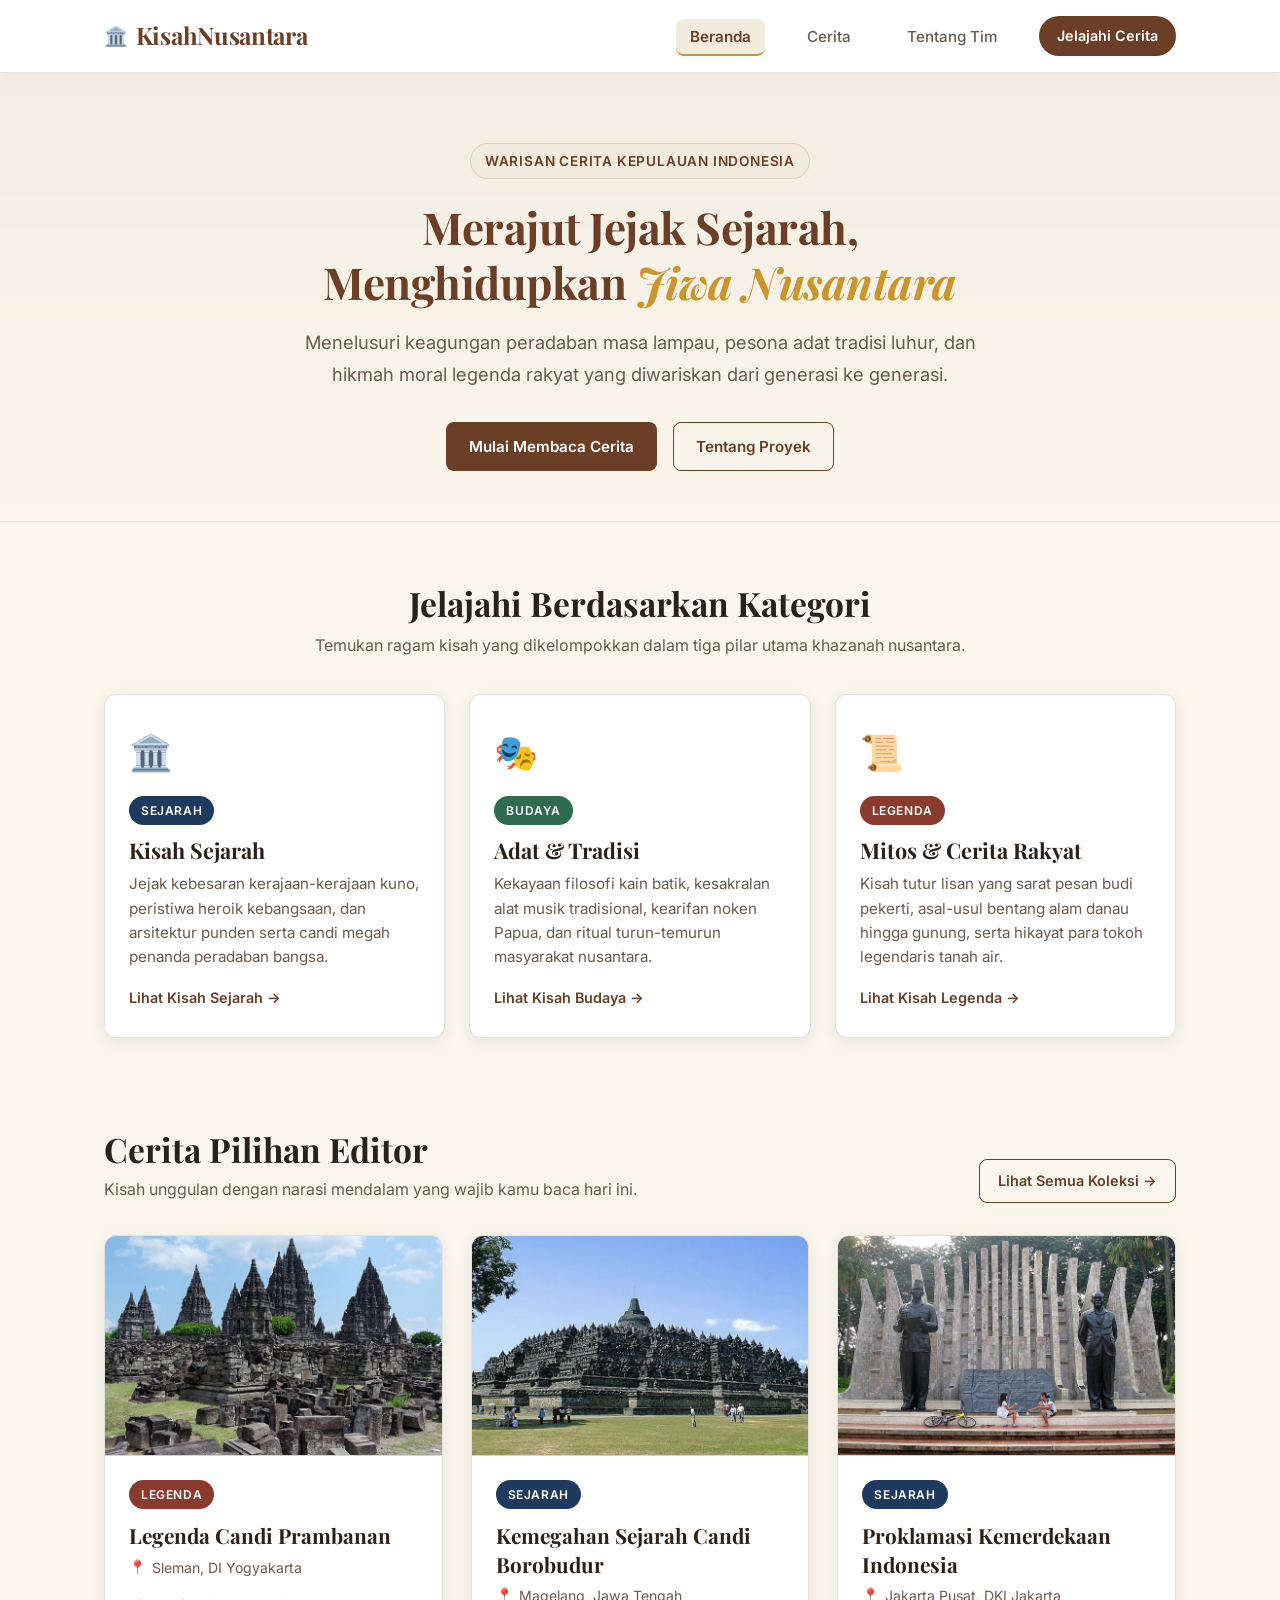
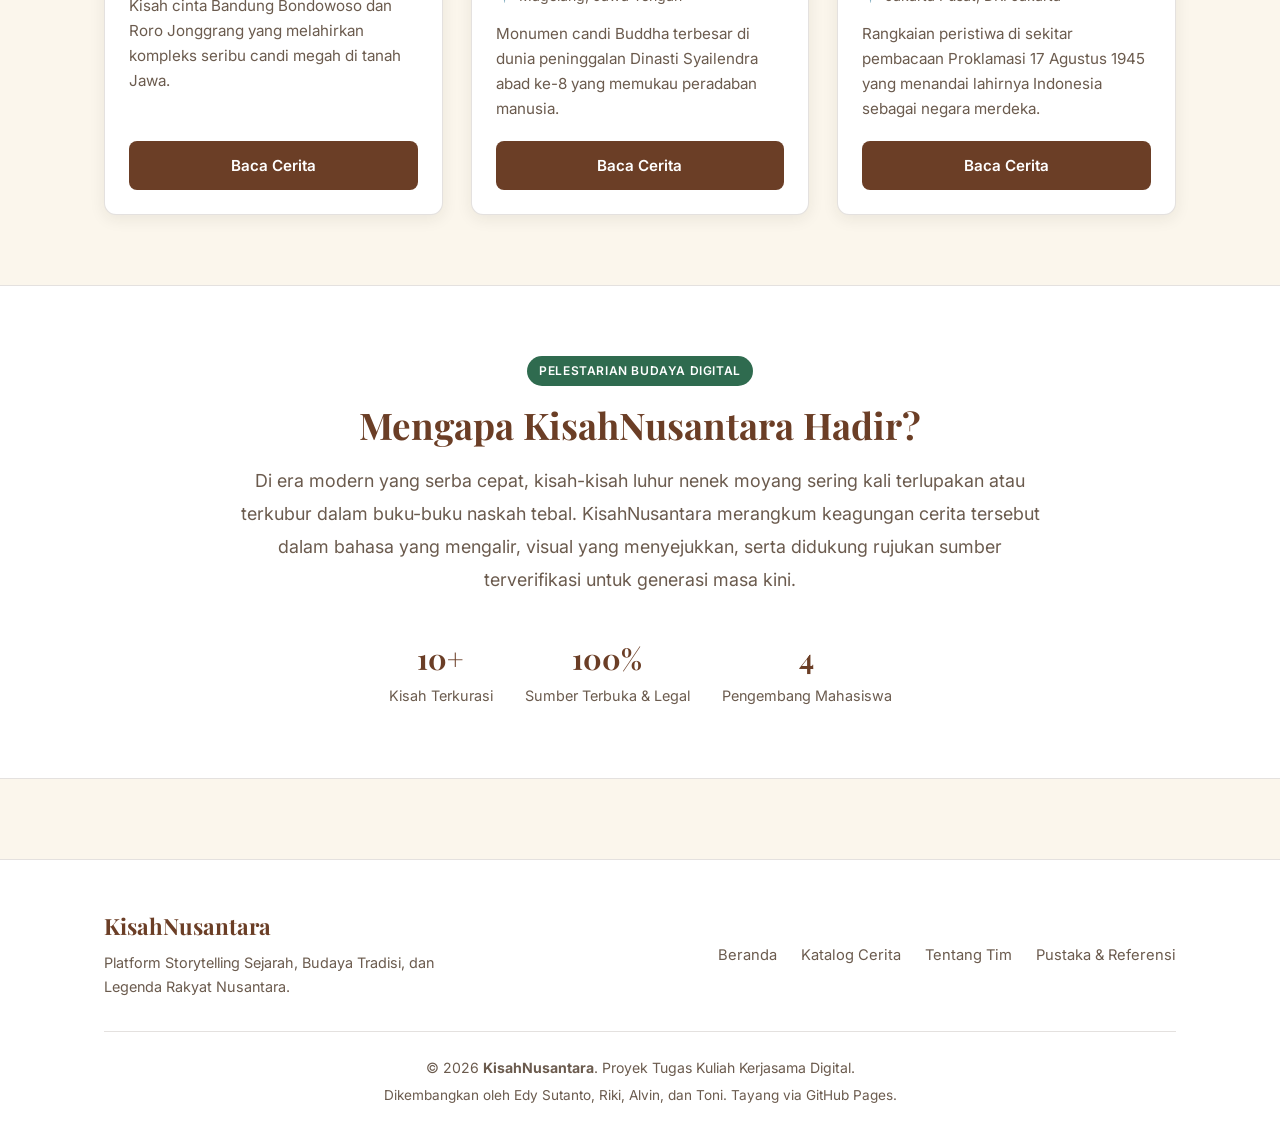
==== commit 96bbd23f: "style: rombak total UI/UX ke tema naskah nusantara dan selaraskan tipografi sesuai PRD" ====
--- a/index.html
+++ b/index.html
@@ -3,237 +3,181 @@
 <head>
   <meta charset="UTF-8">
   <meta name="viewport" content="width=device-width, initial-scale=1.0">
-  <title>Nepalora - Nepal Without Limits. Discover beyond the ordinary.</title>
-  <meta name="description" content="Journeys through Nepal shaped around you — your pace, your path, your sense of wonder. Every experience feels personal, effortless, and truly yours.">
+  <title>KisahNusantara - Storytelling Sejarah dan Budaya</title>
+  <meta name="description" content="Platform storytelling interaktif yang menyajikan kisah sejarah, kearifan budaya, dan legenda nusantara dalam narasi visual yang memikat.">
   
-  <!-- Google Fonts -->
+  <!-- Google Fonts: Playfair Display (Serif) & Inter (Sans-Serif) -->
   <link rel="preconnect" href="https://fonts.googleapis.com">
   <link rel="preconnect" href="https://fonts.gstatic.com" crossorigin>
-  <link href="https://fonts.googleapis.com/css2?family=Playfair+Display:ital,wght@0,600;0,700;0,800;1,400;1,600;1,700&family=Plus+Jakarta+Sans:ital,wght@0,300;0,400;0,500;0,600;0,700;0,800;1,400;1,600&display=swap" rel="stylesheet">
+  <link href="https://fonts.googleapis.com/css2?family=Inter:wght@400;500;600;700&family=Playfair+Display:ital,wght@0,600;0,700;0,800;1,400;1,600&display=swap" rel="stylesheet">
   
-  <!-- Stylesheet -->
+  <!-- Stylesheet Utama (Path Relatif) -->
   <link rel="stylesheet" href="css/style.css">
 </head>
-<body class="has-hero">
+<body>
 
-  <!-- NAVBAR KONSISTEN (F-02 & Persis Referensi Desain) -->
+  <!-- NAVBAR KONSISTEN (PRD F-02) -->
   <header class="site-header">
     <div class="container nav-container">
-      <a href="index.html" class="site-logo">Nepalora<span class="logo-dot">.</span></a>
+      <a href="index.html" class="site-logo">KisahNusantara</a>
       
-      <button class="nav-toggle" aria-label="Toggle Menu" aria-expanded="false">
+      <button class="nav-toggle" aria-label="Buka Menu Navigasi" aria-expanded="false">
         <span>☰</span>
       </button>
 
-      <div class="nav-center-wrap">
-        <nav>
-          <ul class="nav-menu">
-            <li><a href="index.html" class="nav-link is-active">Home</a></li>
-            <li><a href="cerita.html?kategori=Sejarah" class="nav-link">Destinations</a></li>
-            <li>
-              <a href="cerita.html" class="nav-link">
-                Tours <span class="nav-badge-pill">NEW</span>
-              </a>
-            </li>
-            <li><a href="cerita.html" class="nav-link">Experiences</a></li>
-            <li><a href="tentang.html" class="nav-link">Contact</a></li>
-          </ul>
-        </nav>
-        <a href="cerita.html" class="nav-auth-btn">
-          <span class="nav-auth-icon">&#8594;</span>
-          <span>LOG IN</span>
-        </a>
-      </div>
+      <nav>
+        <ul class="nav-menu">
+          <li><a href="index.html" class="nav-link is-active">Beranda</a></li>
+          <li><a href="cerita.html" class="nav-link">Cerita</a></li>
+          <li><a href="tentang.html" class="nav-link">Tentang Tim</a></li>
+          <li><a href="cerita.html" class="nav-cta">Jelajahi Cerita</a></li>
+        </ul>
+      </nav>
     </div>
   </header>
 
   <main>
-    <!-- HERO SECTION (Persis 100% Referensi Gambar) -->
-    <section class="hero-editorial" style="background-image: url('images/hero-bg.jpg');">
+    <!-- HERO SECTION (PRD F-01: Nuansa Hangat & Edukatif Nusantara) -->
+    <section class="hero-banner">
       <div class="container">
+        <div class="hero-pill">Warisan Cerita Kepulauan Indonesia</div>
         <h1 class="hero-title">
-          Nepal <span class="serif-italic">Without Limits.</span><br>
-          Discover beyond the ordinary.
+          Merajut Jejak Sejarah, <br>
+          Menghidupkan <span class="serif-accent">Jiwa Nusantara</span>
         </h1>
         <p class="hero-desc">
-          Journeys through Nepal shaped around you — your pace, your path, your sense of wonder. Every experience feels personal, effortless, and truly yours.
+          Menelusuri keagungan peradaban masa lampau, pesona adat tradisi luhur, dan hikmah moral legenda rakyat yang diwariskan dari generasi ke generasi.
         </p>
-        <a href="cerita.html" class="btn-hero-pill">Build my trip now</a>
-      </div>
-    </section>
-
-    <!-- CAROUSEL / POPULAR TOURS (KONTRAK PRD 9.4: #featured-grid) -->
-    <section class="popular-section">
-      <div class="container">
-        <div class="section-tag-pill">YOUR JOURNEY</div>
-        <h2 class="section-title-editorial">
-          Discover <span class="serif-italic">Our Most</span><br>
-          <span class="serif-italic">Popular</span> Tours
-        </h2>
-
-        <div class="popular-deck-wrapper">
-          <!-- HOOK KONTRAK PRD 9.4: #featured-grid (diisi otomatis oleh js/main.js) -->
-          <div id="featured-grid">
-            <!-- Kartu otomatis dirender oleh js/main.js -->
-          </div>
-        </div>
-
-        <!-- KONTROL NAVIGASI CAROUSEL (Arrow Kiri + Link + Arrow Kanan) -->
-        <div class="carousel-controls">
-          <button class="circle-nav-btn" id="slide-prev" aria-label="Previous Tour">
-            &#8592;
-          </button>
-          <a href="cerita.html" class="view-more-link">View More Tours</a>
-          <button class="circle-nav-btn" id="slide-next" aria-label="Next Tour">
-            &#8594;
-          </button>
+        <div class="hero-actions">
+          <a href="cerita.html" class="btn btn--primary">Mulai Membaca Cerita</a>
+          <a href="tentang.html" class="btn btn--outline">Tentang Proyek</a>
         </div>
       </div>
     </section>
 
-    <!-- BENTO GRID SECTION (Persis Layout 3 Kartu pada Gambar) -->
-    <section class="bento-section">
+    <!-- KATEGORI UTAMA (PRD F-01: 3 Kategori Utama Nusantara) -->
+    <section style="padding: 60px 0 40px;">
       <div class="container">
-        <div class="bento-header">
-          <div>
-            <div class="section-tag-pill">ABOUT NEPAL</div>
-          </div>
-          <p class="bento-quote">
-            Nepal is more than a destination — it's a journey. From Himalayan peaks to ancient cities, every experience brings you closer to its nature, culture and people.
+        <div style="text-align: center; max-width: 650px; margin: 0 auto 32px;">
+          <h2 style="font-size: 2.1rem; margin-bottom: 8px;">Jelajahi Berdasarkan Kategori</h2>
+          <p style="color: var(--color-muted); font-size: 1rem;">
+            Temukan ragam kisah yang dikelompokkan dalam tiga pilar utama khazanah nusantara.
           </p>
         </div>
 
-        <div class="bento-grid">
-          <!-- KARTU 1: GELAP INTERAKTIF DENGAN TOGGLE SWITCH -->
-          <div class="bento-card--dark">
-            <div class="bento-top-row">
-              <svg class="bento-icon-svg" viewBox="0 0 24 24" fill="none" stroke="currentColor" stroke-width="2" stroke-linecap="round" stroke-linejoin="round">
-                <path d="M12 2a8 8 0 0 0-8 8c0 5.25 8 12 8 12s8-6.75 8-12a8 8 0 0 0-8-8z"/>
-                <circle cx="12" cy="10" r="3"/>
-              </svg>
-              <div class="bento-toggle-switch">
-                <span class="bento-toggle-dot"></span>
-              </div>
-            </div>
-            <p class="bento-body-text">
-              Journeys made personal travel at your own pace, discover hidden places and experience Nepal beyond the usual routes — <strong>authentic, personal and unforgettable</strong>.
+        <div class="category-deck">
+          <!-- SEJARAH -->
+          <article class="category-card">
+            <div class="category-card__icon">🏛️</div>
+            <span class="badge badge--sejarah" style="margin-bottom: 12px;">Sejarah</span>
+            <h3 class="category-card__title">Kisah Sejarah</h3>
+            <p class="category-card__text">
+              Jejak kebesaran kerajaan-kerajaan kuno, peristiwa heroik kebangsaan, dan arsitektur punden serta candi megah penanda peradaban bangsa.
             </p>
-            <a href="cerita.html" class="btn-bento-action">Tailor-Made</a>
-          </div>
+            <a href="cerita.html?kategori=Sejarah" class="category-card__link">
+              Lihat Kisah Sejarah &rarr;
+            </a>
+          </article>
 
-          <!-- KARTU 2: FOTO DENGAN FLOATING PILL "MADE FOR YOU" -->
-          <div class="bento-card--photo" style="background-image: url('images/hiker.jpg');">
-            <div class="frosted-pill-tag">Made for You</div>
-          </div>
+          <!-- BUDAYA -->
+          <article class="category-card">
+            <div class="category-card__icon">🎭</div>
+            <span class="badge badge--budaya" style="margin-bottom: 12px;">Budaya</span>
+            <h3 class="category-card__title">Adat & Tradisi</h3>
+            <p class="category-card__text">
+              Kekayaan filosofi kain batik, kesakralan alat musik tradisional, kearifan noken Papua, dan ritual turun-temurun masyarakat nusantara.
+            </p>
+            <a href="cerita.html?kategori=Budaya" class="category-card__link">
+              Lihat Kisah Budaya &rarr;
+            </a>
+          </article>
 
-          <!-- KARTU 3: STATISTIK 50+ & DOT PROGRESS RATINGS -->
-          <div class="bento-card--stats">
-            <div>
-              <div class="stat-header">
-                <div class="stat-number-big">50+</div>
-                <div class="stat-subtitle">Unique Experiences</div>
-              </div>
-              <p class="stat-desc">
-                Carefully selected journeys designed to reveal the real beauty, culture and spirit of Nepal.
-              </p>
-            </div>
-            
-            <div class="rating-indicator-list">
-              <div class="rating-indicator-row">
-                <span class="rating-category-label">Adventure</span>
-                <div class="rating-dots-bar">
-                  <span class="rating-dot is-active"></span>
-                  <span class="rating-dot is-active"></span>
-                  <span class="rating-dot is-active"></span>
-                  <span class="rating-dot is-active"></span>
-                  <span class="rating-dot is-active"></span>
-                  <span class="rating-dot is-active"></span>
-                  <span class="rating-dot is-active"></span>
-                  <span class="rating-dot is-active"></span>
-                  <span class="rating-dot is-active"></span>
-                  <span class="rating-dot is-active"></span>
-                </div>
-                <span class="rating-score">45</span>
-              </div>
-
-              <div class="rating-indicator-row">
-                <span class="rating-category-label">Culture</span>
-                <div class="rating-dots-bar">
-                  <span class="rating-dot is-active"></span>
-                  <span class="rating-dot is-active"></span>
-                  <span class="rating-dot is-active"></span>
-                  <span class="rating-dot is-active"></span>
-                  <span class="rating-dot is-active"></span>
-                  <span class="rating-dot is-active"></span>
-                  <span class="rating-dot is-active"></span>
-                  <span class="rating-dot"></span>
-                  <span class="rating-dot"></span>
-                  <span class="rating-dot"></span>
-                </div>
-                <span class="rating-score">35</span>
-              </div>
-
-              <div class="rating-indicator-row">
-                <span class="rating-category-label">Wellness</span>
-                <div class="rating-dots-bar">
-                  <span class="rating-dot is-active"></span>
-                  <span class="rating-dot is-active"></span>
-                  <span class="rating-dot is-active"></span>
-                  <span class="rating-dot is-active"></span>
-                  <span class="rating-dot is-active"></span>
-                  <span class="rating-dot"></span>
-                  <span class="rating-dot"></span>
-                  <span class="rating-dot"></span>
-                  <span class="rating-dot"></span>
-                  <span class="rating-dot"></span>
-                </div>
-                <span class="rating-score">20</span>
-              </div>
-            </div>
-          </div>
+          <!-- LEGENDA -->
+          <article class="category-card">
+            <div class="category-card__icon">📜</div>
+            <span class="badge badge--legenda" style="margin-bottom: 12px;">Legenda</span>
+            <h3 class="category-card__title">Mitos & Cerita Rakyat</h3>
+            <p class="category-card__text">
+              Kisah tutur lisan yang sarat pesan budi pekerti, asal-usul bentang alam danau hingga gunung, serta hikayat para tokoh legendaris tanah air.
+            </p>
+            <a href="cerita.html?kategori=Legenda" class="category-card__link">
+              Lihat Kisah Legenda &rarr;
+            </a>
+          </article>
         </div>
       </div>
     </section>
 
-    <!-- METRICS SECTION (4 KOLOM ANGKA PERSIS DI GAMBAR) -->
-    <section class="metrics-section">
-      <div class="container metrics-grid">
-        <div class="metric-item">
-          <div class="metric-item-num">8,000+ m</div>
-          <div class="metric-item-label">Highest Himalayan Peaks</div>
+    <!-- CERITA UNGGULAN (PRD F-01 & KONTRAK 9.4: #featured-grid) -->
+    <section style="padding: 50px 0 70px;">
+      <div class="container">
+        <div style="display: flex; justify-content: space-between; align-items: flex-end; margin-bottom: 32px; flex-wrap: wrap; gap: 16px;">
+          <div>
+            <h2 style="font-size: 2.1rem; margin-bottom: 6px;">Cerita Pilihan Editor</h2>
+            <p style="color: var(--color-muted); font-size: 1rem;">
+              Kisah unggulan dengan narasi mendalam yang wajib kamu baca hari ini.
+            </p>
+          </div>
+          <a href="cerita.html" class="btn btn--outline" style="padding: 8px 18px; font-size: 0.9rem;">
+            Lihat Semua Koleksi &rarr;
+          </a>
         </div>
-        <div class="metric-item">
-          <div class="metric-item-num">100+</div>
-          <div class="metric-item-label">Unique Experiences</div>
+
+        <!-- HOOK KONTRAK PRD 9.4: #featured-grid -->
+        <div id="featured-grid" class="card-grid">
+          <!-- 3 Kartu Cerita Unggulan dimuat secara otomatis oleh js/main.js -->
         </div>
-        <div class="metric-item">
-          <div class="metric-item-num">50+</div>
-          <div class="metric-item-label">Curated Journeys</div>
-        </div>
-        <div class="metric-item">
-          <div class="metric-item-num">4 Seasons</div>
-          <div class="metric-item-label">Worth Exploring</div>
+      </div>
+    </section>
+
+    <!-- NILAI FILOSOFI KISAHNUSANTARA -->
+    <section style="background: var(--color-surface); padding: 70px 0; border-top: 1px solid var(--color-border); border-bottom: 1px solid var(--color-border);">
+      <div class="container" style="max-width: 860px; text-align: center;">
+        <span class="badge badge--budaya" style="margin-bottom: 16px;">Pelestarian Budaya Digital</span>
+        <h2 style="font-size: 2.3rem; margin-bottom: 16px; color: var(--color-primary);">
+          Mengapa KisahNusantara Hadir?
+        </h2>
+        <p style="font-size: 1.12rem; color: var(--color-muted); line-height: 1.85; margin-bottom: 28px;">
+          Di era modern yang serba cepat, kisah-kisah luhur nenek moyang sering kali terlupakan atau terkubur dalam buku-buku naskah tebal. KisahNusantara merangkum keagungan cerita tersebut dalam bahasa yang mengalir, visual yang menyejukkan, serta didukung rujukan sumber terverifikasi untuk generasi masa kini.
+        </p>
+        <div style="display: flex; justify-content: center; gap: 32px; flex-wrap: wrap; padding-top: 10px;">
+          <div>
+            <strong style="font-size: 1.8rem; font-family: var(--font-heading); color: var(--color-primary); display: block;">10+</strong>
+            <span style="font-size: 0.9rem; color: var(--color-muted);">Kisah Terkurasi</span>
+          </div>
+          <div>
+            <strong style="font-size: 1.8rem; font-family: var(--font-heading); color: var(--color-primary); display: block;">100%</strong>
+            <span style="font-size: 0.9rem; color: var(--color-muted);">Sumber Terbuka & Legal</span>
+          </div>
+          <div>
+            <strong style="font-size: 1.8rem; font-family: var(--font-heading); color: var(--color-primary); display: block;">4</strong>
+            <span style="font-size: 0.9rem; color: var(--color-muted);">Pengembang Mahasiswa</span>
+          </div>
         </div>
       </div>
     </section>
   </main>
 
-  <!-- FOOTER KONSISTEN (F-02) -->
+  <!-- FOOTER KONSISTEN (PRD F-02) -->
   <footer class="site-footer">
     <div class="container">
       <div class="footer-top">
-        <a href="index.html" class="footer-logo">Nepalora<span class="logo-dot">.</span></a>
+        <div>
+          <a href="index.html" class="footer-logo">KisahNusantara</a>
+          <p style="color: var(--color-muted); font-size: 0.9rem; margin-top: 6px; max-width: 360px;">
+            Platform Storytelling Sejarah, Budaya Tradisi, dan Legenda Rakyat Nusantara.
+          </p>
+        </div>
         <ul class="footer-links">
-          <li><a href="index.html">Home</a></li>
-          <li><a href="cerita.html">Destinations</a></li>
-          <li><a href="cerita.html">Tours</a></li>
-          <li><a href="tentang.html">Experiences</a></li>
-          <li><a href="tentang.html">Contact</a></li>
+          <li><a href="index.html">Beranda</a></li>
+          <li><a href="cerita.html">Katalog Cerita</a></li>
+          <li><a href="tentang.html">Tentang Tim</a></li>
+          <li><a href="docs/sumber.md">Pustaka & Referensi</a></li>
         </ul>
       </div>
       <div class="footer-bottom">
-        <p>&copy; 2026 Nepalora / KisahNusantara. Tugas Kerjasama Digital Tim Edy, Riki, Alvin, Toni.</p>
-        <p>Platform Storytelling Interaktif. Dihosting di GitHub Pages.</p>
+        <p>&copy; 2026 <strong>KisahNusantara</strong>. Proyek Tugas Kuliah Kerjasama Digital.</p>
+        <p style="margin-top: 4px; font-size: 0.85rem;">Dikembangkan oleh Edy Sutanto, Riki, Alvin, dan Toni. Tayang via GitHub Pages.</p>
       </div>
     </div>
   </footer>
--- a/css/style.css
+++ b/css/style.css
@@ -1,60 +1,48 @@
 /* ==========================================================================
    KisahNusantara - style.css
-   Pemilik File: Riki (UI/UX & Tampilan)
-   Tugas Terkait: T-R2, T-R3, T-R4, T-R5, T-R6, T-R7, T-R8
-   Konsep Desain: Modern Editorial Travel & Heritage (100% Persis Referensi Desain)
+   Konsep Desain: Nuansa Batik & Naskah Kuno Nusantara (Hangat, Elegan, Nyaman Dibaca)
+   Sesuai Standar PRD Bagian 10 (Design Tokens, Tipografi, Responsif)
    ========================================================================== */
 
-/* 1. IMPORT FONTS */
-@import url('https://fonts.googleapis.com/css2?family=Playfair+Display:ital,wght@0,600;0,700;0,800;1,400;1,600;1,700&family=Plus+Jakarta+Sans:ital,wght@0,300;0,400;0,500;0,600;0,700;0,800;1,400;1,600&display=swap');
-
-/* 2. DESIGN TOKENS (CSS Variables) */
+/* 1. GOOGLE FONTS */
+@import url('https://fonts.googleapis.com/css2?family=Inter:wght@400;500;600;700&family=Playfair+Display:ital,wght@0,600;0,700;0,800;1,400;1,600&display=swap');
+
+/* 2. DESIGN TOKENS (PRD Bagian 10.2) */
 :root {
-  /* Color System */
-  --color-bg: #F8F9FA;
-  --color-surface: #FFFFFF;
-  --color-surface-dark: #0E1626;
-  --color-surface-dark-card: #151F32;
-  --color-text: #0E1626;
-  --color-text-light: #FFFFFF;
-  --color-muted: #64748B;
-  --color-muted-dark: #94A3B8;
-  --color-border: rgba(14, 22, 38, 0.08);
-  --color-border-dark: rgba(255, 255, 255, 0.14);
-  --color-primary: #0E1626;
-  --color-accent: #38BDF8;
-  --color-accent-gold: #C9962B;
+  /* Warna Dasar Nuansa Kertas & Naskah Kuno */
+  --color-bg: #FBF6EC;        /* krem kertas lontar / naskah kuno */
+  --color-surface: #FFFFFF;   /* putih bersih untuk kartu */
+  --color-surface-subtle: #F3EBDD; /* krem sedikit gelap untuk kontras lembut */
+  --color-text: #2B2118;      /* cokelat tua pekat, kontras tinggi & nyaman dibaca */
+  --color-muted: #6B5B4E;     /* abu kecokelatan untuk subteks & meta */
+  --color-border: rgba(107, 91, 78, 0.18);
   
-  /* Category Badges (PRD 9.4 & 10.2) */
-  --color-sejarah: #1F3A5F;
-  --color-budaya: #2F6B4F;
-  --color-legenda: #8A3B2E;
-
-  /* Typography */
-  --font-serif: "Playfair Display", Georgia, serif;
-  --font-sans: "Plus Jakarta Sans", system-ui, -apple-system, sans-serif;
-  --font-heading: var(--font-sans);
-  --font-body: var(--font-sans);
-
-  /* Elevation & Curves */
-  --radius-xs: 6px;
-  --radius-sm: 10px;
-  --radius-md: 18px;
-  --radius-lg: 24px;
-  --radius-xl: 32px;
+  /* Warna Khas Nusantara */
+  --color-primary: #6B3E26;   /* cokelat soga khas batik tulis Jawa */
+  --color-primary-hover: #542F1C;
+  --color-accent: #C9962B;    /* emas pusaka nusantara */
+  --color-accent-soft: rgba(201, 150, 43, 0.12);
+  --color-indigo: #1F3A5F;
+
+  /* Lencana Kategori (PRD 9.4) */
+  --color-sejarah: #1F3A5F;   /* biru indigo bahari / sejarah */
+  --color-budaya: #2F6B4F;    /* hijau zamrud khatulistiwa / budaya */
+  --color-legenda: #8A3B2E;   /* merah bata candi / legenda */
+
+  /* Tipografi Seiras */
+  --font-heading: "Playfair Display", Georgia, serif;
+  --font-body: "Inter", system-ui, -apple-system, BlinkMacSystemFont, "Segoe UI", Roboto, sans-serif;
+
+  /* Geometri & Bayangan */
+  --radius: 12px;
+  --radius-sm: 8px;
   --radius-pill: 9999px;
-  --radius: 20px;
-
-  --shadow-sm: 0 2px 10px rgba(0, 0, 0, 0.03);
-  --shadow-md: 0 10px 30px -5px rgba(0, 0, 0, 0.07);
-  --shadow-lg: 0 25px 50px -12px rgba(0, 0, 0, 0.15);
-  --shadow-card: 0 20px 40px -15px rgba(14, 22, 38, 0.35);
-  --shadow: var(--shadow-md);
-
-  --container: 1240px;
-}
-
-/* 3. BASE RESET & BOX SIZING */
+  --shadow: 0 4px 16px rgba(43, 33, 24, 0.08);
+  --shadow-hover: 0 10px 24px rgba(43, 33, 24, 0.14);
+  --container: 1120px;
+}
+
+/* 3. BASE RESET */
 *, *::before, *::after {
   box-sizing: border-box;
   margin: 0;
@@ -72,11 +60,10 @@
   color: var(--color-text);
   font-family: var(--font-body);
   font-size: 16px;
-  line-height: 1.6;
+  line-height: 1.65;
   min-height: 100vh;
   display: flex;
   flex-direction: column;
-  overflow-x: hidden;
 }
 
 main {
@@ -90,16 +77,22 @@
 }
 
 a {
-  color: inherit;
+  color: var(--color-primary);
   text-decoration: none;
-  transition: all 0.25s ease;
-}
-
-button {
-  font-family: inherit;
-}
-
-/* 4. LAYOUT & CONTAINER */
+  transition: all 0.2s ease;
+}
+
+a:hover {
+  color: var(--color-accent);
+}
+
+h1, h2, h3, h4, h5, h6 {
+  font-family: var(--font-heading);
+  color: var(--color-text);
+  line-height: 1.25;
+}
+
+/* 4. CONTAINER & LAYOUT */
 .container {
   width: 100%;
   max-width: var(--container);
@@ -109,89 +102,41 @@
   padding-right: 24px;
 }
 
-/* 5. TYPOGRAPHY UTILITIES */
-.serif-italic {
-  font-family: var(--font-serif);
-  font-style: italic;
-  font-weight: 400;
-}
-
-.section-tag-pill {
-  display: inline-block;
-  padding: 6px 16px;
-  background: #EFEFEF;
-  color: #555555;
-  font-size: 0.72rem;
-  font-weight: 700;
-  letter-spacing: 0.12em;
-  text-transform: uppercase;
-  border-radius: var(--radius-pill);
-  margin-bottom: 20px;
-}
-
-.section-title-editorial {
-  font-family: var(--font-sans);
-  font-size: 2.8rem;
-  font-weight: 800;
-  line-height: 1.15;
-  color: var(--color-text);
-  letter-spacing: -0.02em;
-  margin-bottom: 12px;
-}
-
-.section-title-editorial .serif-italic {
-  font-family: var(--font-serif);
-  font-weight: 400;
-  font-style: italic;
-}
-
-/* 6. NAVBAR (T-R3: Persis Header Referensi Desain) */
+/* 5. NAVBAR KONSISTEN (PRD F-02) */
 .site-header {
-  position: absolute;
-  top: 0;
-  left: 0;
-  width: 100%;
-  z-index: 1000;
-  transition: background 0.3s ease, backdrop-filter 0.3s ease, border-color 0.3s ease;
-}
-
-/* Header saat halaman non-hero atau saat scroll */
-.site-header.is-scrolled,
-body:not(.has-hero) .site-header {
+  background: var(--color-surface);
+  border-bottom: 1px solid var(--color-border);
   position: sticky;
   top: 0;
-  background: rgba(14, 22, 38, 0.92);
-  backdrop-filter: blur(16px);
-  -webkit-backdrop-filter: blur(16px);
-  border-bottom: 1px solid rgba(255, 255, 255, 0.1);
-  box-shadow: 0 4px 20px rgba(0, 0, 0, 0.15);
+  z-index: 100;
+  box-shadow: 0 2px 10px rgba(43, 33, 24, 0.04);
 }
 
 .nav-container {
   display: flex;
   justify-content: space-between;
   align-items: center;
-  height: 80px;
+  height: 72px;
 }
 
 .site-logo {
-  font-family: var(--font-sans);
-  font-size: 1.45rem;
-  font-weight: 800;
-  color: #FFFFFF;
-  letter-spacing: -0.02em;
-  display: flex;
-  align-items: center;
-  gap: 2px;
-}
-
-.site-logo .logo-dot {
-  color: var(--color-accent);
-}
-
-.nav-center-wrap {
-  display: flex;
-  align-items: center;
+  font-family: var(--font-heading);
+  font-size: 1.5rem;
+  font-weight: 700;
+  color: var(--color-primary);
+  display: inline-flex;
+  align-items: center;
+  gap: 8px;
+  letter-spacing: -0.3px;
+}
+
+.site-logo::before {
+  content: "🏛️";
+  font-size: 1.2rem;
+}
+
+.site-logo:hover {
+  color: var(--color-primary-hover);
 }
 
 .nav-menu {
@@ -202,995 +147,665 @@
 }
 
 .nav-link {
-  font-size: 0.92rem;
+  font-family: var(--font-body);
   font-weight: 500;
-  color: rgba(255, 255, 255, 0.85);
-  padding: 8px 12px;
+  font-size: 0.95rem;
+  color: var(--color-muted);
+  padding: 8px 14px;
+  border-radius: var(--radius-sm);
+  transition: all 0.2s ease;
+}
+
+.nav-link:hover {
+  color: var(--color-primary);
+  background-color: var(--color-surface-subtle);
+}
+
+.nav-link.is-active {
+  color: var(--color-primary);
+  font-weight: 600;
+  background-color: var(--color-surface-subtle);
+  border-bottom: 2px solid var(--color-accent);
+}
+
+.nav-cta {
+  display: inline-block;
+  padding: 8px 18px;
+  background-color: var(--color-primary);
+  color: #FFFFFF !important;
+  font-weight: 600;
+  font-size: 0.9rem;
   border-radius: var(--radius-pill);
-  display: flex;
-  align-items: center;
-  gap: 6px;
-  transition: all 0.2s ease;
-}
-
-.nav-link:hover,
-.nav-link.is-active {
-  color: #FFFFFF;
-}
-
-.nav-badge-pill {
-  font-size: 0.65rem;
-  font-weight: 700;
-  background: #000000;
-  color: #FFFFFF;
-  padding: 2px 8px;
-  border-radius: var(--radius-pill);
-  letter-spacing: 0.05em;
-  text-transform: uppercase;
-}
-
-/* Nav Pill Button Kanan (seperti LOG IN pada gambar) */
-.nav-auth-btn {
-  display: inline-flex;
-  align-items: center;
-  gap: 8px;
-  padding: 7px 18px;
-  border: 1px solid rgba(255, 255, 255, 0.35);
-  border-radius: var(--radius-pill);
-  color: #FFFFFF;
-  font-size: 0.85rem;
-  font-weight: 600;
-  background: rgba(255, 255, 255, 0.05);
-  backdrop-filter: blur(8px);
-  transition: all 0.25s ease;
-}
-
-.nav-auth-btn:hover {
-  background: #FFFFFF;
-  color: var(--color-surface-dark);
-  border-color: #FFFFFF;
-}
-
-.nav-auth-icon {
-  display: inline-flex;
-  align-items: center;
-  justify-content: center;
-  width: 22px;
-  height: 22px;
-  border-radius: 50%;
-  border: 1px solid currentColor;
-  font-size: 0.75rem;
+  transition: background-color 0.2s ease, transform 0.2s ease;
+}
+
+.nav-cta:hover {
+  background-color: var(--color-primary-hover);
+  transform: translateY(-1px);
 }
 
 .nav-toggle {
   display: none;
   background: none;
   border: none;
-  color: #FFFFFF;
+  font-size: 1.5rem;
+  color: var(--color-primary);
   cursor: pointer;
   padding: 8px;
-  font-size: 1.5rem;
-}
-
-/* 7. HERO SECTION (100% Persis Gambar Referensi) */
-.hero-editorial {
+  line-height: 1;
+}
+
+/* 6. HERO SECTION (BERANDA) */
+.hero-banner {
+  padding: 70px 0 50px;
+  text-align: center;
   position: relative;
-  min-height: 94vh;
-  display: flex;
-  flex-direction: column;
-  justify-content: center;
-  align-items: center;
-  text-align: center;
-  padding: 130px 24px 80px;
-  background-size: cover;
-  background-position: center 25%;
-  background-repeat: no-repeat;
-  color: #FFFFFF;
-}
-
-.hero-editorial::before {
-  content: "";
-  position: absolute;
-  inset: 0;
-  background: linear-gradient(
-    180deg,
-    rgba(10, 16, 28, 0.35) 0%,
-    rgba(10, 16, 28, 0.45) 50%,
-    rgba(10, 16, 28, 0.85) 100%
-  );
-  z-index: 1;
-}
-
-.hero-editorial .container {
-  position: relative;
-  z-index: 2;
+  background: linear-gradient(180deg, rgba(107, 62, 38, 0.05) 0%, rgba(251, 246, 236, 0) 100%);
+  border-bottom: 1px solid rgba(107, 91, 78, 0.08);
+}
+
+.hero-pill {
+  display: inline-flex;
+  align-items: center;
+  gap: 6px;
+  padding: 6px 14px;
+  background: var(--color-surface-subtle);
+  border: 1px solid var(--color-border);
+  border-radius: var(--radius-pill);
+  font-size: 0.85rem;
+  font-weight: 600;
+  color: var(--color-primary);
+  margin-bottom: 20px;
+  text-transform: uppercase;
+  letter-spacing: 0.8px;
+}
+
+.hero-title {
+  font-size: 2.75rem;
+  font-weight: 700;
+  color: var(--color-primary);
   max-width: 860px;
-}
-
-.hero-title {
-  font-family: var(--font-sans);
-  font-size: 4.2rem;
-  font-weight: 800;
-  line-height: 1.08;
-  letter-spacing: -0.03em;
-  margin-bottom: 24px;
-  text-shadow: 0 4px 20px rgba(0, 0, 0, 0.4);
-}
-
-.hero-title .serif-italic {
-  font-family: var(--font-serif);
-  font-weight: 400;
+  margin: 0 auto 18px;
+  letter-spacing: -0.5px;
+}
+
+.hero-title .serif-accent {
+  color: var(--color-accent);
   font-style: italic;
-  display: inline;
 }
 
 .hero-desc {
   font-size: 1.15rem;
+  color: var(--color-muted);
+  max-width: 680px;
+  margin: 0 auto 32px;
+  line-height: 1.7;
+}
+
+.hero-actions {
+  display: flex;
+  justify-content: center;
+  gap: 16px;
+  flex-wrap: wrap;
+}
+
+/* 7. KARTU KATEGORI PILIHAN */
+.category-deck {
+  display: grid;
+  grid-template-columns: repeat(auto-fit, minmax(280px, 1fr));
+  gap: 24px;
+  margin-top: 36px;
+}
+
+.category-card {
+  background: var(--color-surface);
+  border-radius: var(--radius);
+  padding: 28px 24px;
+  box-shadow: var(--shadow);
+  border: 1px solid var(--color-border);
+  transition: transform 0.25s ease, box-shadow 0.25s ease, border-color 0.25s ease;
+  display: flex;
+  flex-direction: column;
+}
+
+.category-card:hover {
+  transform: translateY(-4px);
+  box-shadow: var(--shadow-hover);
+  border-color: var(--color-accent);
+}
+
+.category-card__icon {
+  font-size: 2.2rem;
+  margin-bottom: 14px;
+}
+
+.category-card__title {
+  font-size: 1.35rem;
+  margin-bottom: 8px;
+}
+
+.category-card__text {
+  font-size: 0.95rem;
+  color: var(--color-muted);
+  line-height: 1.6;
+  margin-bottom: 16px;
+  flex: 1;
+}
+
+.category-card__link {
+  font-size: 0.9rem;
+  font-weight: 600;
+  color: var(--color-primary);
+  display: inline-flex;
+  align-items: center;
+  gap: 6px;
+}
+
+/* 8. KONTRAK KARTU CERITA (PRD 9.4 - .story-card) */
+.story-card {
+  background: var(--color-surface);
+  border-radius: var(--radius);
+  overflow: hidden;
+  box-shadow: var(--shadow);
+  border: 1px solid var(--color-border);
+  display: flex;
+  flex-direction: column;
+  transition: transform 0.25s ease, box-shadow 0.25s ease, border-color 0.25s ease;
+}
+
+.story-card:hover {
+  transform: translateY(-5px);
+  box-shadow: var(--shadow-hover);
+  border-color: rgba(107, 62, 38, 0.3);
+}
+
+.story-card__img {
+  width: 100%;
+  height: 220px;
+  object-fit: cover;
+  background-color: var(--color-surface-subtle);
+  border-bottom: 1px solid var(--color-border);
+}
+
+.story-card__body {
+  padding: 24px;
+  display: flex;
+  flex-direction: column;
+  flex: 1;
+}
+
+.story-card__title {
+  font-family: var(--font-heading);
+  font-size: 1.3rem;
+  font-weight: 700;
+  margin: 12px 0 6px;
+  color: var(--color-text);
+  line-height: 1.35;
+}
+
+.story-card__meta {
+  font-size: 0.88rem;
+  color: var(--color-muted);
+  margin-bottom: 14px;
+  display: flex;
+  align-items: center;
+  gap: 6px;
+}
+
+.story-card__meta::before {
+  content: "📍";
+  font-size: 0.85rem;
+}
+
+.story-card__text {
+  font-size: 0.95rem;
+  color: var(--color-muted);
+  margin-bottom: 20px;
   line-height: 1.65;
-  color: rgba(255, 255, 255, 0.9);
-  max-width: 640px;
-  margin: 0 auto 36px;
-  font-weight: 400;
-  text-shadow: 0 2px 10px rgba(0, 0, 0, 0.3);
-}
-
-.btn-hero-pill {
+  flex: 1;
+}
+
+/* LENCANA (BADGES) */
+.badge {
   display: inline-block;
-  background: #FFFFFF;
-  color: #0E1626;
-  font-size: 0.98rem;
-  font-weight: 700;
-  padding: 14px 34px;
+  padding: 5px 12px;
   border-radius: var(--radius-pill);
-  box-shadow: 0 10px 30px rgba(0, 0, 0, 0.25);
-  transition: all 0.3s cubic-bezier(0.16, 1, 0.3, 1);
-}
-
-.btn-hero-pill:hover {
-  background: #F1F5F9;
-  transform: translateY(-3px) scale(1.02);
-  box-shadow: 0 15px 35px rgba(0, 0, 0, 0.35);
-}
-
-/* 8. CAROUSEL / CARD SECTION ("Discover Our Most Popular Tours") */
-.popular-section {
-  padding: 90px 0 60px;
+  font-size: 0.75rem;
+  font-weight: 600;
+  text-transform: uppercase;
+  letter-spacing: 0.6px;
+  color: #FFFFFF;
+  align-self: flex-start;
+}
+
+.badge--sejarah { background-color: var(--color-sejarah); }
+.badge--budaya  { background-color: var(--color-budaya); }
+.badge--legenda { background-color: var(--color-legenda); }
+
+/* TOMBOL (BUTTONS) */
+.btn {
+  display: inline-flex;
+  align-items: center;
+  justify-content: center;
+  gap: 8px;
+  padding: 11px 22px;
+  border-radius: var(--radius-sm);
+  font-family: var(--font-body);
+  font-size: 0.95rem;
+  font-weight: 600;
   text-align: center;
-  background-color: var(--color-bg);
-}
-
-.popular-deck-wrapper {
-  margin-top: 48px;
-  position: relative;
-}
-
-/* Kontrak 9.4: #featured-grid */
-#featured-grid {
-  display: flex;
-  gap: 20px;
-  justify-content: center;
-  align-items: center;
-  overflow-x: auto;
-  padding: 30px 10px 40px;
-  scroll-behavior: smooth;
-  scrollbar-width: none;
-}
-
-#featured-grid::-webkit-scrollbar {
-  display: none;
-}
-
-/* 9. KONTRAK KARTU CERITA (PRD 9.4 & T-R4: Persis Kartu pada Gambar) */
-.story-card {
-  position: relative;
-  width: 290px;
-  min-width: 270px;
-  height: 460px;
-  border-radius: 26px;
+  cursor: pointer;
+  border: 1px solid transparent;
+  min-height: 44px;
+  transition: all 0.2s ease;
+}
+
+.btn--primary {
+  background-color: var(--color-primary);
+  color: #FFFFFF !important;
+}
+
+.btn--primary:hover {
+  background-color: var(--color-primary-hover);
+  box-shadow: 0 4px 12px rgba(107, 62, 38, 0.25);
+  transform: translateY(-1px);
+}
+
+.btn--outline {
+  background-color: transparent;
+  color: var(--color-primary);
+  border-color: var(--color-primary);
+}
+
+.btn--outline:hover {
+  background-color: var(--color-surface-subtle);
+  color: var(--color-primary-hover);
+}
+
+/* 9. GRID KARTU (PRD 10.4) */
+.card-grid {
+  display: grid;
+  grid-template-columns: 1fr;
+  gap: 28px;
+}
+
+@media (min-width: 640px) {
+  .card-grid {
+    grid-template-columns: repeat(2, 1fr);
+  }
+}
+
+@media (min-width: 1024px) {
+  .card-grid {
+    grid-template-columns: repeat(3, 1fr);
+  }
+}
+
+/* 10. HALAMAN CERITA: FILTER & PENCARIAN (PRD 9.4) */
+.catalog-header {
+  padding: 48px 0 24px;
+  text-align: center;
+}
+
+.catalog-header h1 {
+  font-size: 2.4rem;
+  margin-bottom: 10px;
+}
+
+.catalog-header p {
+  color: var(--color-muted);
+  font-size: 1.05rem;
+}
+
+.filter-toolbar {
+  background: var(--color-surface);
+  border-radius: var(--radius);
+  padding: 24px;
+  box-shadow: var(--shadow);
+  border: 1px solid var(--color-border);
+  margin-bottom: 28px;
+  display: flex;
+  flex-direction: column;
+  gap: 18px;
+}
+
+.search-box {
+  width: 100%;
+}
+
+.search-box input {
+  width: 100%;
+  padding: 13px 18px;
+  border: 1.5px solid var(--color-border);
+  border-radius: var(--radius-sm);
+  font-family: var(--font-body);
+  font-size: 1rem;
+  color: var(--color-text);
+  background: var(--color-bg);
+  outline: none;
+  transition: border-color 0.2s ease, box-shadow 0.2s ease;
+}
+
+.search-box input:focus {
+  border-color: var(--color-primary);
+  box-shadow: 0 0 0 3px rgba(107, 62, 38, 0.12);
+  background: var(--color-surface);
+}
+
+.filter-group {
+  display: flex;
+  flex-wrap: wrap;
+  gap: 10px;
+  align-items: center;
+}
+
+.filter-group-label {
+  font-size: 0.9rem;
+  font-weight: 600;
+  color: var(--color-muted);
+  margin-right: 6px;
+}
+
+.filter-btn {
+  padding: 8px 18px;
+  border: 1.5px solid var(--color-border);
+  border-radius: var(--radius-pill);
+  background: var(--color-surface);
+  color: var(--color-text);
+  font-family: var(--font-body);
+  font-size: 0.9rem;
+  font-weight: 500;
+  cursor: pointer;
+  transition: all 0.2s ease;
+}
+
+.filter-btn:hover {
+  border-color: var(--color-primary);
+  background: var(--color-surface-subtle);
+}
+
+.filter-btn.is-active {
+  background: var(--color-primary);
+  color: #FFFFFF;
+  border-color: var(--color-primary);
+}
+
+.status-bar {
+  display: flex;
+  justify-content: space-between;
+  align-items: center;
+  margin-bottom: 24px;
+  font-size: 0.95rem;
+  color: var(--color-muted);
+}
+
+.empty-state-box {
+  text-align: center;
+  padding: 70px 24px;
+  background: var(--color-surface);
+  border-radius: var(--radius);
+  border: 1.5px dashed var(--color-border);
+  margin-bottom: 40px;
+}
+
+.empty-state-box h3 {
+  font-size: 1.4rem;
+  margin-bottom: 10px;
+}
+
+/* 11. HALAMAN DETAIL CERITA (PRD 9.4) */
+.detail-wrapper {
+  max-width: 840px;
+  margin: 0 auto;
+  padding: 40px 0 80px;
+}
+
+.detail-back {
+  display: inline-flex;
+  align-items: center;
+  gap: 8px;
+  font-weight: 600;
+  font-size: 0.95rem;
+  margin-bottom: 24px;
+  color: var(--color-primary);
+}
+
+.detail-header {
+  margin-bottom: 28px;
+}
+
+.detail-header h1 {
+  font-size: 2.6rem;
+  margin: 14px 0 10px;
+  line-height: 1.25;
+}
+
+.detail-meta {
+  display: flex;
+  align-items: center;
+  gap: 16px;
+  color: var(--color-muted);
+  font-size: 1rem;
+}
+
+.detail-image-box {
+  width: 100%;
+  max-height: 480px;
   overflow: hidden;
-  display: flex;
-  flex-direction: column;
-  justify-content: flex-end;
-  background-color: var(--color-surface-dark);
-  box-shadow: 0 16px 36px -10px rgba(14, 22, 38, 0.28);
-  transition: transform 0.4s cubic-bezier(0.16, 1, 0.3, 1), box-shadow 0.4s cubic-bezier(0.16, 1, 0.3, 1);
-  flex-shrink: 0;
-  text-align: left;
-}
-
-/* Efek Hover Mengangkat Kartu */
-.story-card:hover {
-  transform: translateY(-8px) scale(1.02);
-  box-shadow: 0 25px 50px -12px rgba(14, 22, 38, 0.4);
-}
-
-/* Gambar Latar Belakang Kartu Penuh */
-.story-card__img {
-  position: absolute;
-  top: 0;
-  left: 0;
+  border-radius: var(--radius);
+  box-shadow: var(--shadow);
+  border: 1px solid var(--color-border);
+  margin-bottom: 36px;
+}
+
+.detail-image-box img {
   width: 100%;
   height: 100%;
   object-fit: cover;
-  z-index: 1;
-  transition: transform 0.6s cubic-bezier(0.16, 1, 0.3, 1);
-  background-color: #1a2333;
-}
-
-.story-card:hover .story-card__img {
-  transform: scale(1.08);
-}
-
-/* Gradien Gelap di Bagian Bawah Gambar Kartu */
-.story-card::after {
-  content: "";
-  position: absolute;
-  inset: 0;
-  background: linear-gradient(
-    180deg,
-    rgba(14, 22, 38, 0.05) 0%,
-    rgba(14, 22, 38, 0.4) 45%,
-    rgba(10, 16, 28, 0.95) 100%
-  );
-  z-index: 2;
-  pointer-events: none;
-}
-
-/* Konten Kartu di Atas Gambar */
-.story-card__body {
-  position: relative;
-  z-index: 3;
-  padding: 22px;
+}
+
+.detail-content {
+  font-size: 1.15rem;
+  line-height: 1.85;
+  color: var(--color-text);
+  margin-bottom: 48px;
+}
+
+.detail-content p {
+  margin-bottom: 1.4rem;
+}
+
+.detail-sources-box {
+  background: var(--color-surface);
+  border-left: 4px solid var(--color-accent);
+  border-radius: 0 var(--radius) var(--radius) 0;
+  padding: 24px 28px;
+  box-shadow: var(--shadow);
+  margin-bottom: 60px;
+}
+
+.detail-sources-box h3 {
+  font-size: 1.2rem;
+  margin-bottom: 12px;
+  color: var(--color-primary);
+}
+
+.detail-sources-box ul {
+  padding-left: 20px;
+  font-size: 0.95rem;
+  color: var(--color-muted);
+  line-height: 1.7;
+}
+
+/* 12. HALAMAN TENTANG TIM (PRD F-08) */
+.team-hero {
+  text-align: center;
+  padding: 50px 0 40px;
+  max-width: 760px;
+  margin: 0 auto;
+}
+
+.team-hero h1 {
+  font-size: 2.5rem;
+  margin-bottom: 14px;
+}
+
+.team-hero p {
+  font-size: 1.1rem;
+  color: var(--color-muted);
+  line-height: 1.75;
+}
+
+.team-grid {
+  display: grid;
+  grid-template-columns: repeat(auto-fit, minmax(250px, 1fr));
+  gap: 28px;
+  margin: 40px 0 60px;
+}
+
+.team-card {
+  background: var(--color-surface);
+  border-radius: var(--radius);
+  padding: 32px 24px;
+  box-shadow: var(--shadow);
+  border: 1px solid var(--color-border);
+  text-align: center;
   display: flex;
   flex-direction: column;
-  justify-content: flex-end;
-  color: #FFFFFF;
-}
-
-/* LENCANA (BADGES) */
-.badge {
-  display: inline-flex;
-  align-items: center;
+  align-items: center;
+  transition: transform 0.2s ease, box-shadow 0.2s ease;
+}
+
+.team-card:hover {
+  transform: translateY(-4px);
+  box-shadow: var(--shadow-hover);
+}
+
+.team-avatar {
+  width: 72px;
+  height: 72px;
+  border-radius: 50%;
+  background: var(--color-surface-subtle);
+  border: 2px solid var(--color-border);
+  display: flex;
+  align-items: center;
+  justify-content: center;
+  font-size: 2rem;
+  margin-bottom: 16px;
+}
+
+.team-name {
+  font-size: 1.25rem;
+  font-weight: 700;
+  margin-bottom: 4px;
+}
+
+.team-role {
+  font-size: 0.88rem;
+  font-weight: 600;
+  color: var(--color-primary);
+  margin-bottom: 14px;
+  background: var(--color-surface-subtle);
   padding: 4px 12px;
   border-radius: var(--radius-pill);
-  font-size: 0.7rem;
+}
+
+.team-desc {
+  font-size: 0.9rem;
+  color: var(--color-muted);
+  line-height: 1.6;
+}
+
+/* 13. FOOTER KONSISTEN (PRD F-02) */
+.site-footer {
+  background: var(--color-surface);
+  border-top: 1px solid var(--color-border);
+  padding: 48px 0 32px;
+  margin-top: 80px;
+}
+
+.footer-top {
+  display: flex;
+  justify-content: space-between;
+  align-items: center;
+  flex-wrap: wrap;
+  gap: 24px;
+  padding-bottom: 32px;
+  border-bottom: 1px solid var(--color-border);
+}
+
+.footer-logo {
+  font-family: var(--font-heading);
+  font-size: 1.4rem;
   font-weight: 700;
-  text-transform: uppercase;
-  letter-spacing: 0.06em;
-  color: #FFFFFF;
-  align-self: flex-start;
-  margin-bottom: 8px;
-  background: rgba(255, 255, 255, 0.22);
-  backdrop-filter: blur(10px);
-  -webkit-backdrop-filter: blur(10px);
-  border: 1px solid rgba(255, 255, 255, 0.35);
-}
-
-.badge--sejarah {
-  background: rgba(31, 58, 95, 0.85);
-  border-color: rgba(56, 189, 248, 0.4);
-}
-
-.badge--budaya {
-  background: rgba(47, 107, 79, 0.85);
-  border-color: rgba(74, 222, 128, 0.4);
-}
-
-.badge--legenda {
-  background: rgba(138, 59, 46, 0.85);
-  border-color: rgba(248, 113, 113, 0.4);
-}
-
-.story-card__title {
-  font-family: var(--font-sans);
-  font-size: 1.35rem;
-  font-weight: 700;
-  margin: 6px 0 4px;
-  color: #FFFFFF;
-  line-height: 1.25;
-  text-shadow: 0 2px 8px rgba(0, 0, 0, 0.5);
-}
-
-.story-card__meta {
-  font-size: 0.8rem;
-  font-weight: 500;
-  color: rgba(255, 255, 255, 0.75);
-  margin-bottom: 6px;
-}
-
-.story-card__text {
-  font-size: 0.84rem;
-  line-height: 1.45;
-  color: rgba(255, 255, 255, 0.82);
-  margin-bottom: 16px;
-  display: -webkit-box;
-  -webkit-line-clamp: 2;
-  -webkit-box-orient: vertical;
-  overflow: hidden;
-}
-
-/* TOMBOL KARTU (PERSIS "EXPLORE" PADA GAMBAR) */
-.btn {
-  display: inline-block;
-  text-align: center;
-  font-weight: 700;
-  border-radius: var(--radius-pill);
-  cursor: pointer;
-  border: none;
-  transition: all 0.25s ease;
-}
-
-.btn--primary {
-  background-color: #FFFFFF;
-  color: #0E1626;
-  padding: 10px 20px;
-  font-size: 0.88rem;
-  width: 100%;
-  box-shadow: 0 4px 15px rgba(0, 0, 0, 0.2);
-}
-
-.btn--primary:hover {
-  background-color: #F1F5F9;
-  color: #000000;
-  transform: translateY(-2px);
-  box-shadow: 0 8px 20px rgba(0, 0, 0, 0.3);
-}
-
-/* Navigasi Carousel di Bawah Kartu (Arrow Kiri + Teks + Arrow Kanan) */
-.carousel-controls {
-  display: flex;
-  align-items: center;
-  justify-content: center;
-  gap: 20px;
-  margin-top: 24px;
-}
-
-.circle-nav-btn {
-  width: 44px;
-  height: 44px;
-  border-radius: 50%;
-  border: 1px solid rgba(14, 22, 38, 0.25);
-  background: transparent;
-  display: flex;
-  align-items: center;
-  justify-content: center;
-  cursor: pointer;
-  font-size: 1.1rem;
-  color: var(--color-text);
-  transition: all 0.2s ease;
-}
-
-.circle-nav-btn:hover {
-  border-color: var(--color-text);
-  background: rgba(14, 22, 38, 0.05);
-}
-
-.view-more-link {
-  font-size: 0.95rem;
-  font-weight: 600;
-  color: var(--color-text);
-}
-
-.view-more-link:hover {
-  opacity: 0.75;
-}
-
-/* 10. BENTO GRID SECTION (Persis Layout 3 Kartu & Quote pada Gambar) */
-.bento-section {
-  padding: 90px 0 60px;
-  background-color: var(--color-bg);
-}
-
-.bento-header {
-  display: grid;
-  grid-template-columns: auto 1fr;
-  align-items: flex-start;
-  gap: 40px;
-  margin-bottom: 40px;
-}
-
-.bento-quote {
-  font-size: 1.18rem;
-  line-height: 1.6;
-  color: var(--color-text);
-  font-weight: 500;
-  max-width: 620px;
-  margin-left: auto;
-  text-align: right;
-}
-
-.bento-grid {
-  display: grid;
-  grid-template-columns: 1fr 1fr 1.05fr;
+  color: var(--color-primary);
+}
+
+.footer-links {
+  display: flex;
+  list-style: none;
   gap: 24px;
 }
 
-/* Kartu Bento 1: Gelap dengan Toggle Switch */
-.bento-card--dark {
-  background: var(--color-surface-dark);
-  color: #FFFFFF;
-  border-radius: var(--radius-lg);
-  padding: 30px;
-  display: flex;
-  flex-direction: column;
-  justify-content: space-between;
-  min-height: 380px;
-  box-shadow: var(--shadow-md);
-}
-
-.bento-top-row {
-  display: flex;
-  justify-content: space-between;
-  align-items: center;
-}
-
-.bento-icon-svg {
-  width: 28px;
-  height: 28px;
-  stroke: #FFFFFF;
-}
-
-.bento-toggle-switch {
-  width: 44px;
-  height: 24px;
-  background: #3B82F6;
-  border-radius: var(--radius-pill);
-  padding: 2px;
-  display: flex;
-  align-items: center;
-  justify-content: flex-end;
-}
-
-.bento-toggle-dot {
-  width: 20px;
-  height: 20px;
-  background: #FFFFFF;
-  border-radius: 50%;
-}
-
-.bento-body-text {
-  font-size: 0.98rem;
-  line-height: 1.6;
-  color: rgba(255, 255, 255, 0.88);
-  margin: 24px 0;
-}
-
-.bento-body-text strong {
-  color: #FFFFFF;
-}
-
-.btn-bento-action {
-  display: block;
-  width: 100%;
-  padding: 12px;
-  background: rgba(255, 255, 255, 0.08);
-  border: 1px solid rgba(255, 255, 255, 0.16);
-  border-radius: var(--radius-pill);
-  color: #FFFFFF;
-  font-weight: 600;
-  font-size: 0.9rem;
-  text-align: center;
-  transition: all 0.2s ease;
-}
-
-.btn-bento-action:hover {
-  background: rgba(255, 255, 255, 0.18);
-}
-
-/* Kartu Bento 2: Foto dengan Floating Pill "Made for You" */
-.bento-card--photo {
-  position: relative;
-  border-radius: var(--radius-lg);
-  overflow: hidden;
-  min-height: 380px;
-  background-size: cover;
-  background-position: center;
-  box-shadow: var(--shadow-md);
-  display: flex;
-  flex-direction: column;
-  padding: 20px;
-}
-
-.bento-card--photo::after {
-  content: "";
-  position: absolute;
-  inset: 0;
-  background: linear-gradient(180deg, rgba(0, 0, 0, 0.2) 0%, rgba(0, 0, 0, 0.5) 100%);
-}
-
-.frosted-pill-tag {
-  position: relative;
-  z-index: 2;
-  align-self: center;
-  padding: 8px 24px;
-  background: rgba(255, 255, 255, 0.28);
-  backdrop-filter: blur(12px);
-  -webkit-backdrop-filter: blur(12px);
-  border: 1px solid rgba(255, 255, 255, 0.35);
-  border-radius: var(--radius-pill);
-  color: #FFFFFF;
-  font-size: 0.82rem;
-  font-weight: 600;
-  box-shadow: 0 4px 15px rgba(0, 0, 0, 0.1);
-}
-
-/* Kartu Bento 3: Statistik 50+ & Dot Progress Indicator */
-.bento-card--stats {
-  background: #FFFFFF;
-  border-radius: var(--radius-lg);
-  padding: 32px 30px;
-  display: flex;
-  flex-direction: column;
-  justify-content: space-between;
-  min-height: 380px;
-  box-shadow: var(--shadow-sm);
-  border: 1px solid rgba(0, 0, 0, 0.05);
-}
-
-.stat-header {
-  margin-bottom: 12px;
-}
-
-.stat-number-big {
-  font-size: 3.2rem;
-  font-weight: 800;
-  line-height: 1;
-  color: var(--color-text);
-  letter-spacing: -0.03em;
-}
-
-.stat-subtitle {
-  font-size: 0.88rem;
-  font-weight: 600;
-  color: var(--color-muted);
-  margin-top: 4px;
-}
-
-.stat-desc {
-  font-size: 0.88rem;
-  line-height: 1.5;
-  color: var(--color-muted);
-  margin-bottom: 24px;
-}
-
-.rating-indicator-list {
-  display: flex;
-  flex-direction: column;
-  gap: 12px;
-}
-
-.rating-indicator-row {
-  display: flex;
-  align-items: center;
-  justify-content: space-between;
-  font-size: 0.82rem;
-  font-weight: 500;
-}
-
-.rating-category-label {
-  width: 75px;
-  color: var(--color-text);
-}
-
-.rating-dots-bar {
-  display: flex;
-  gap: 5px;
-  align-items: center;
-}
-
-.rating-dot {
-  width: 6px;
-  height: 6px;
-  border-radius: 50%;
-  background-color: #CBD5E1;
-}
-
-.rating-dot.is-active {
-  background-color: #38BDF8;
-}
-
-.rating-score {
-  width: 24px;
-  text-align: right;
-  font-weight: 600;
-  color: var(--color-muted);
-}
-
-/* 11. METRICS / STATS SECTION (4 Kolom Angka di Bawah) */
-.metrics-section {
-  padding: 70px 0 90px;
-  background-color: var(--color-bg);
-  border-top: 1px solid rgba(14, 22, 38, 0.06);
-}
-
-.metrics-grid {
-  display: grid;
-  grid-template-columns: repeat(4, 1fr);
-  gap: 32px;
-  text-align: center;
-}
-
-.metric-item-num {
-  font-size: 2.5rem;
-  font-weight: 800;
-  line-height: 1.1;
-  color: var(--color-text);
-  letter-spacing: -0.03em;
-  margin-bottom: 6px;
-}
-
-.metric-item-label {
-  font-size: 0.88rem;
-  font-weight: 500;
-  color: var(--color-muted);
-}
-
-/* 12. HALAMAN CERITA: TOOLBAR & GRID (cerita.html) */
-.page-hero-sub {
-  padding: 120px 0 40px;
-  background: var(--color-surface);
-  border-bottom: 1px solid var(--color-border);
-}
-
-.filter-toolbar {
-  padding: 36px 0 24px;
-  display: flex;
-  flex-direction: column;
-  gap: 20px;
-}
-
-.search-box {
-  width: 100%;
-  max-width: 560px;
-  position: relative;
-}
-
-.search-box input {
-  width: 100%;
-  padding: 14px 22px;
-  border: 1px solid rgba(14, 22, 38, 0.12);
-  border-radius: var(--radius-pill);
-  font-size: 0.98rem;
-  font-family: var(--font-body);
-  outline: none;
-  background: #FFFFFF;
-  box-shadow: 0 4px 16px rgba(0, 0, 0, 0.04);
-  transition: all 0.25s ease;
-}
-
-.search-box input:focus {
-  border-color: var(--color-text);
-  box-shadow: 0 8px 24px rgba(14, 22, 38, 0.12);
-}
-
-.filter-group {
-  display: flex;
-  flex-wrap: wrap;
-  gap: 10px;
-}
-
-/* HOOK KONTRAK 9.4: .filter-btn */
-.filter-btn {
-  padding: 9px 20px;
-  border: 1px solid rgba(14, 22, 38, 0.14);
-  border-radius: var(--radius-pill);
-  background: #FFFFFF;
-  color: var(--color-text);
-  font-size: 0.88rem;
-  font-weight: 600;
-  cursor: pointer;
-  transition: all 0.25s ease;
-}
-
-.filter-btn:hover {
-  background: rgba(14, 22, 38, 0.05);
-}
-
-.filter-btn.is-active {
-  background: var(--color-text);
-  color: #FFFFFF;
-  border-color: var(--color-text);
-  box-shadow: 0 4px 14px rgba(14, 22, 38, 0.25);
-}
-
-/* Status Bar & Count */
-.status-bar {
-  margin-bottom: 28px;
-  font-size: 0.95rem;
-  font-weight: 500;
-  color: var(--color-muted);
-}
-
-/* HOOK KONTRAK 9.4: #story-grid & .card-grid */
-.card-grid {
-  display: grid;
-  grid-template-columns: repeat(auto-fill, minmax(280px, 1fr));
-  gap: 28px;
-  margin-bottom: 80px;
-}
-
-.card-grid .story-card {
-  width: 100%;
-  min-width: unset;
-}
-
-/* HOOK KONTRAK 9.4: #empty-state */
-.empty-state-box {
-  text-align: center;
-  padding: 80px 24px;
-  background: #FFFFFF;
-  border-radius: var(--radius-lg);
-  box-shadow: var(--shadow-sm);
-  border: 1px solid rgba(0, 0, 0, 0.05);
-  margin-bottom: 60px;
-}
-
-/* 13. HALAMAN DETAIL (detail.html) */
-.story-detail-container {
-  max-width: 900px;
-  margin: 0 auto;
-  padding-bottom: 80px;
-}
-
-.story-header {
-  margin: 32px 0 24px;
-}
-
-.story-header h1 {
-  font-family: var(--font-sans);
-  font-size: 2.8rem;
-  font-weight: 800;
-  color: var(--color-text);
-  margin: 14px 0 8px;
-  line-height: 1.2;
-  letter-spacing: -0.02em;
-}
-
-.story-meta {
-  font-size: 1rem;
-  font-weight: 500;
-  color: var(--color-muted);
-}
-
-.story-image-wrap {
-  width: 100%;
-  max-height: 500px;
-  overflow: hidden;
-  border-radius: var(--radius-lg);
-  box-shadow: var(--shadow-lg);
-  margin-bottom: 40px;
-  background-color: #1a2333;
-}
-
-.story-image-wrap img {
-  width: 100%;
-  height: 100%;
-  object-fit: cover;
-}
-
-.story-article {
-  font-size: 1.15rem;
-  line-height: 1.9;
-  color: #334155;
-  margin-bottom: 48px;
-}
-
-.story-article p {
-  margin-bottom: 24px;
-}
-
-.story-sources-box {
-  padding: 28px;
-  background: #FFFFFF;
-  border-radius: var(--radius-md);
-  box-shadow: var(--shadow-sm);
-  border-left: 5px solid var(--color-text);
-  margin-bottom: 60px;
-}
-
-.story-sources-box h3 {
-  font-family: var(--font-sans);
-  font-size: 1.15rem;
-  font-weight: 700;
-  margin-bottom: 12px;
-  color: var(--color-text);
-}
-
-.story-sources-box ul {
-  padding-left: 20px;
-  font-size: 0.95rem;
-  color: var(--color-muted);
-  line-height: 1.7;
-}
-
-/* 14. FOOTER (F-02: Rapi & Elegan) */
-.site-footer {
-  background: #0B1120;
-  color: rgba(255, 255, 255, 0.7);
-  padding: 60px 0 40px;
-  margin-top: auto;
-  border-top: 1px solid rgba(255, 255, 255, 0.08);
-}
-
-.footer-top {
-  display: flex;
-  justify-content: space-between;
-  align-items: center;
-  padding-bottom: 32px;
-  border-bottom: 1px solid rgba(255, 255, 255, 0.08);
-  margin-bottom: 32px;
-}
-
-.footer-logo {
-  font-family: var(--font-sans);
-  font-size: 1.35rem;
-  font-weight: 800;
-  color: #FFFFFF;
-}
-
-.footer-links {
-  display: flex;
-  gap: 24px;
-  list-style: none;
-}
-
 .footer-links a {
-  color: rgba(255, 255, 255, 0.75);
   font-size: 0.92rem;
-  font-weight: 500;
+  color: var(--color-muted);
 }
 
 .footer-links a:hover {
-  color: #FFFFFF;
+  color: var(--color-primary);
 }
 
 .footer-bottom {
+  padding-top: 24px;
   text-align: center;
   font-size: 0.88rem;
-  color: rgba(255, 255, 255, 0.5);
+  color: var(--color-muted);
   line-height: 1.7;
 }
 
-/* 15. RESPONSIVE BREAKPOINTS (HP 360px, Tablet 768px, Desktop 1024px+) */
-
-/* TABLET (Kurang dari 1024px) */
-@media (max-width: 1023px) {
-  .hero-title {
-    font-size: 3.2rem;
-  }
-
-  .bento-header {
-    grid-template-columns: 1fr;
-    gap: 16px;
-  }
-
-  .bento-quote {
-    text-align: left;
-    margin-left: 0;
-  }
-
-  .bento-grid {
-    grid-template-columns: 1fr 1fr;
-  }
-
-  .bento-card--stats {
-    grid-column: span 2;
-  }
-
-  .metrics-grid {
-    grid-template-columns: repeat(2, 1fr);
-    gap: 28px;
-  }
-}
-
-/* MOBILE / HP (Kurang dari 768px - Termasuk 360px) */
-@media (max-width: 767px) {
-  .container {
-    padding-left: 18px;
-    padding-right: 18px;
-  }
-
-  .site-header {
-    background: rgba(14, 22, 38, 0.96);
-    position: sticky;
-    top: 0;
-  }
-
+/* 14. RESPONSIVE BREAKPOINTS (PRD 10.4) */
+@media (max-width: 768px) {
   .nav-toggle {
     display: block;
   }
 
-  .nav-center-wrap {
-    position: fixed;
-    top: 80px;
+  .nav-menu {
+    position: absolute;
+    top: 72px;
     left: 0;
-    width: 100%;
-    background: #0E1626;
-    padding: 24px 20px;
+    right: 0;
+    background: var(--color-surface);
+    border-bottom: 1px solid var(--color-border);
     flex-direction: column;
-    gap: 20px;
-    border-bottom: 1px solid rgba(255, 255, 255, 0.1);
-    transform: translateY(-150%);
-    opacity: 0;
-    pointer-events: none;
-    transition: transform 0.3s ease, opacity 0.3s ease;
+    padding: 20px;
+    gap: 12px;
+    box-shadow: var(--shadow-hover);
+    display: none;
   }
 
   .nav-menu.is-open {
     display: flex;
   }
 
-  .nav-center-wrap.is-open {
-    transform: translateY(0);
-    opacity: 1;
-    pointer-events: auto;
-  }
-
-  .nav-menu {
-    flex-direction: column;
-    gap: 16px;
-    width: 100%;
-    text-align: center;
-  }
-
-  .nav-auth-btn {
-    width: 100%;
-    justify-content: center;
-  }
-
-  .hero-editorial {
-    min-height: 85vh;
-    padding: 100px 18px 60px;
+  .nav-cta {
+    display: none;
   }
 
   .hero-title {
-    font-size: 2.4rem;
+    font-size: 2.1rem;
   }
 
   .hero-desc {
-    font-size: 1rem;
-  }
-
-  .section-title-editorial {
-    font-size: 2.1rem;
-  }
-
-  .story-card {
-    width: 250px;
-    min-width: 240px;
-    height: 420px;
-  }
-
-  .card-grid {
-    grid-template-columns: 1fr;
-  }
-
-  .bento-grid {
-    grid-template-columns: 1fr;
-  }
-
-  .bento-card--stats {
-    grid-column: span 1;
-  }
-
-  .metrics-grid {
-    grid-template-columns: 1fr 1fr;
-    gap: 20px;
-  }
-
-  .metric-item-num {
+    font-size: 1.05rem;
+  }
+
+  .detail-header h1 {
     font-size: 2rem;
   }
 
   .footer-top {
     flex-direction: column;
-    gap: 20px;
     text-align: center;
   }
-
-  .footer-links {
-    flex-wrap: wrap;
-    justify-content: center;
-    gap: 16px;
-  }
-}
+}
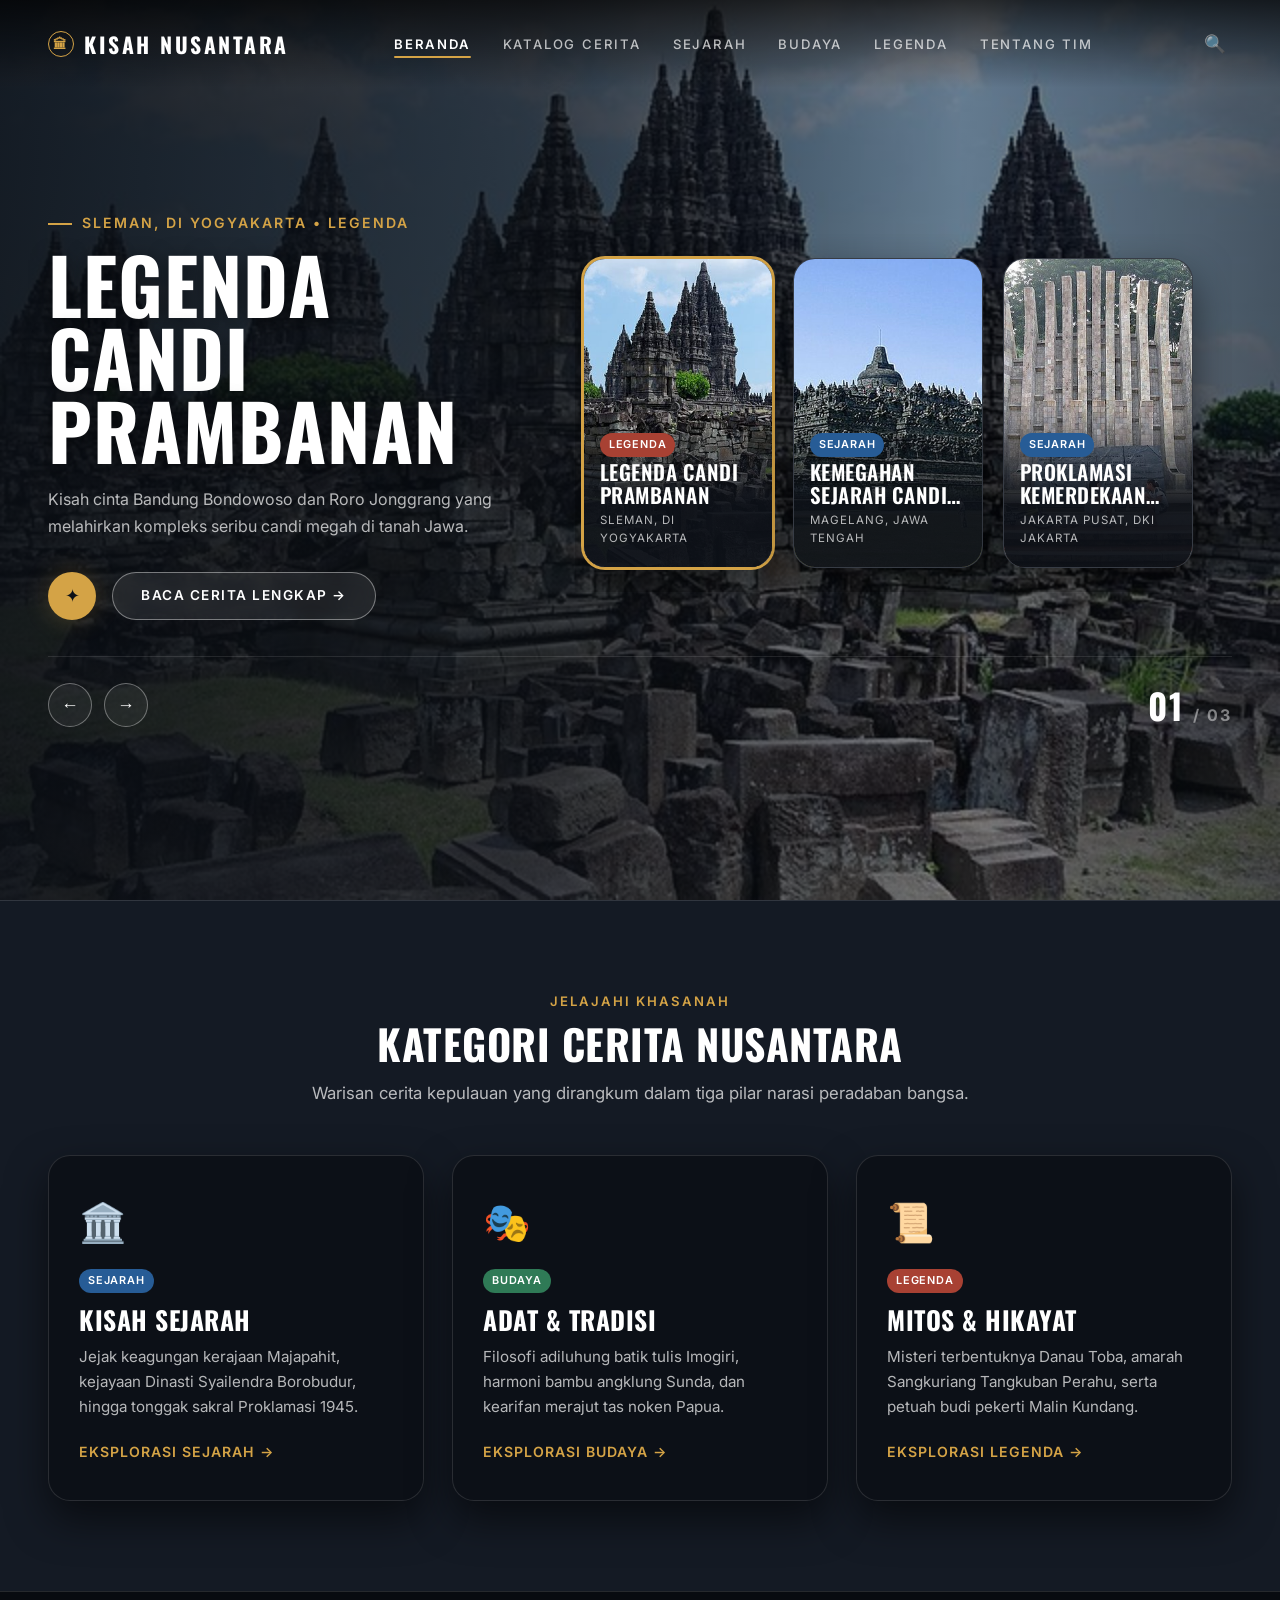
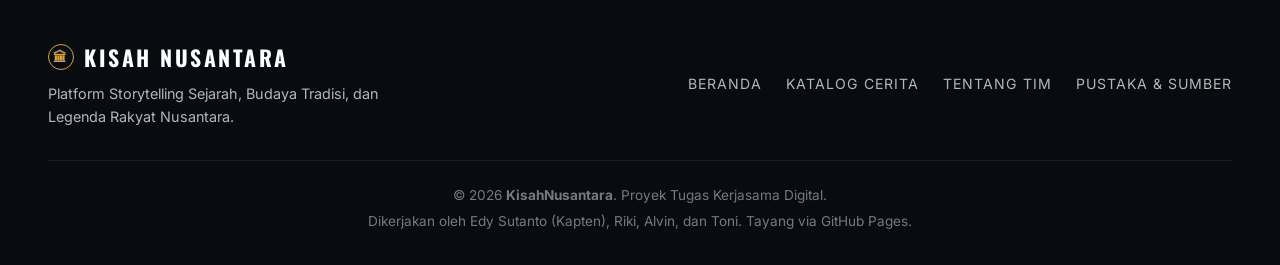
==== commit 9c011274: "style: sesuaikan UI/UX dengan referensi hero slider interaktif dan tetap sesuai data PRD" ====
--- a/index.html
+++ b/index.html
@@ -3,65 +3,115 @@
 <head>
   <meta charset="UTF-8">
   <meta name="viewport" content="width=device-width, initial-scale=1.0">
-  <title>KisahNusantara - Storytelling Sejarah dan Budaya</title>
-  <meta name="description" content="Platform storytelling interaktif yang menyajikan kisah sejarah, kearifan budaya, dan legenda nusantara dalam narasi visual yang memikat.">
+  <title>KisahNusantara - Storytelling Sejarah dan Budaya Nusantara</title>
+  <meta name="description" content="Platform storytelling interaktif menyajikan kisah sejarah, kearifan budaya, dan legenda nusantara dalam tampilan visual imersif.">
   
-  <!-- Google Fonts: Playfair Display (Serif) & Inter (Sans-Serif) -->
+  <!-- Google Fonts: Oswald (Display / Heading) & Inter (Body / UI) -->
   <link rel="preconnect" href="https://fonts.googleapis.com">
   <link rel="preconnect" href="https://fonts.gstatic.com" crossorigin>
-  <link href="https://fonts.googleapis.com/css2?family=Inter:wght@400;500;600;700&family=Playfair+Display:ital,wght@0,600;0,700;0,800;1,400;1,600&display=swap" rel="stylesheet">
+  <link href="https://fonts.googleapis.com/css2?family=Inter:wght@300;400;500;600;700&family=Oswald:wght@400;500;600;700&display=swap" rel="stylesheet">
   
   <!-- Stylesheet Utama (Path Relatif) -->
   <link rel="stylesheet" href="css/style.css">
 </head>
 <body>
 
-  <!-- NAVBAR KONSISTEN (PRD F-02) -->
+  <!-- TOPBAR NAVBAR (Persis Desain Referensi) -->
   <header class="site-header">
     <div class="container nav-container">
-      <a href="index.html" class="site-logo">KisahNusantara</a>
-      
+      <a href="index.html" class="site-logo">
+        <span class="site-logo-icon">🏛</span>
+        <span>KISAH NUSANTARA</span>
+      </a>
+
       <button class="nav-toggle" aria-label="Buka Menu Navigasi" aria-expanded="false">
         <span>☰</span>
       </button>
 
       <nav>
         <ul class="nav-menu">
-          <li><a href="index.html" class="nav-link is-active">Beranda</a></li>
-          <li><a href="cerita.html" class="nav-link">Cerita</a></li>
-          <li><a href="tentang.html" class="nav-link">Tentang Tim</a></li>
-          <li><a href="cerita.html" class="nav-cta">Jelajahi Cerita</a></li>
+          <li><a href="index.html" class="nav-link is-active">BERANDA</a></li>
+          <li><a href="cerita.html" class="nav-link">KATALOG CERITA</a></li>
+          <li><a href="cerita.html?kategori=Sejarah" class="nav-link">SEJARAH</a></li>
+          <li><a href="cerita.html?kategori=Budaya" class="nav-link">BUDAYA</a></li>
+          <li><a href="cerita.html?kategori=Legenda" class="nav-link">LEGENDA</a></li>
+          <li><a href="tentang.html" class="nav-link">TENTANG TIM</a></li>
         </ul>
       </nav>
+
+      <div class="nav-actions">
+        <a href="cerita.html" class="nav-icon-btn" aria-label="Cari Cerita" title="Cari Cerita">
+          🔍
+        </a>
+      </div>
     </div>
   </header>
 
   <main>
-    <!-- HERO SECTION (PRD F-01: Nuansa Hangat & Edukatif Nusantara) -->
-    <section class="hero-banner">
-      <div class="container">
-        <div class="hero-pill">Warisan Cerita Kepulauan Indonesia</div>
-        <h1 class="hero-title">
-          Merajut Jejak Sejarah, <br>
-          Menghidupkan <span class="serif-accent">Jiwa Nusantara</span>
-        </h1>
-        <p class="hero-desc">
-          Menelusuri keagungan peradaban masa lampau, pesona adat tradisi luhur, dan hikmah moral legenda rakyat yang diwariskan dari generasi ke generasi.
-        </p>
-        <div class="hero-actions">
-          <a href="cerita.html" class="btn btn--primary">Mulai Membaca Cerita</a>
-          <a href="tentang.html" class="btn btn--outline">Tentang Proyek</a>
+    <!-- HERO SLIDER SECTION (100% Persis Referensi Visual Dribbble) -->
+    <section class="hero-slider">
+      <!-- Dynamic Background Image Layer -->
+      <div id="hero-slider-bg" class="hero-slider__bg"></div>
+      <div class="hero-slider__overlay"></div>
+
+      <div class="container hero-slider__container">
+        <div class="hero-slider__layout">
+          
+          <!-- KIRI: ACTIVE STORY SHOWCASE (Diperbarui dinamis sesuai kartu aktif) -->
+          <div class="hero-showcase">
+            <div id="hero-tag" class="hero-showcase__tag">
+              DI YOGYAKARTA &bull; LEGENDA
+            </div>
+            
+            <h1 id="hero-title" class="hero-showcase__title">
+              CANDI PRAMBANAN
+            </h1>
+
+            <p id="hero-desc" class="hero-showcase__desc">
+              Kisah cinta Bandung Bondowoso dan Roro Jonggrang yang melahirkan kompleks seribu candi megah di tanah Jawa.
+            </p>
+
+            <div class="hero-showcase__actions">
+              <button class="btn-circle-gold" title="Kisah Pilihan Editor">✦</button>
+              <a id="hero-cta" href="detail.html?id=1" class="btn-pill-explore">
+                BACA CERITA LENGKAP &rarr;
+              </a>
+            </div>
+          </div>
+
+          <!-- KANAN: FLOATING CAROUSEL DECK (KONTRAK PRD 9.4: #featured-grid) -->
+          <div class="hero-deck">
+            <!-- HOOK KONTRAK PRD 9.4: #featured-grid (kartu dirender otomatis oleh js/main.js) -->
+            <div id="featured-grid">
+              <!-- Kartu floating slider dimuat otomatis oleh js/main.js -->
+            </div>
+          </div>
+
+        </div>
+
+        <!-- BOTTOM CONTROLS (PANAH NAVIGASI & COUNTER SLIDE) -->
+        <div class="hero-slider__bottom-bar">
+          <div class="slider-nav-arrows">
+            <button id="slide-prev" class="circle-nav-btn" aria-label="Cerita Sebelumnya">&#8592;</button>
+            <button id="slide-next" class="circle-nav-btn" aria-label="Cerita Selanjutnya">&#8594;</button>
+          </div>
+
+          <div class="slider-counter">
+            <span id="slide-current">01</span>
+            <span class="slider-counter__total">/ 03</span>
+          </div>
         </div>
       </div>
     </section>
 
-    <!-- KATEGORI UTAMA (PRD F-01: 3 Kategori Utama Nusantara) -->
-    <section style="padding: 60px 0 40px;">
+    <!-- SECTION KATEGORI UTAMA NUSANTARA -->
+    <section class="section-dark">
       <div class="container">
-        <div style="text-align: center; max-width: 650px; margin: 0 auto 32px;">
-          <h2 style="font-size: 2.1rem; margin-bottom: 8px;">Jelajahi Berdasarkan Kategori</h2>
-          <p style="color: var(--color-muted); font-size: 1rem;">
-            Temukan ragam kisah yang dikelompokkan dalam tiga pilar utama khazanah nusantara.
+        <div class="section-header">
+          <span class="section-tag">JELAJAHI KHASANAH</span>
+          <h2 class="section-title">Kategori Cerita Nusantara</h2>
+          <p class="section-desc">
+            Warisan cerita kepulauan yang dirangkum dalam tiga pilar narasi peradaban bangsa.
           </p>
         </div>
 
@@ -72,10 +122,10 @@
             <span class="badge badge--sejarah" style="margin-bottom: 12px;">Sejarah</span>
             <h3 class="category-card__title">Kisah Sejarah</h3>
             <p class="category-card__text">
-              Jejak kebesaran kerajaan-kerajaan kuno, peristiwa heroik kebangsaan, dan arsitektur punden serta candi megah penanda peradaban bangsa.
+              Jejak keagungan kerajaan Majapahit, kejayaan Dinasti Syailendra Borobudur, hingga tonggak sakral Proklamasi 1945.
             </p>
             <a href="cerita.html?kategori=Sejarah" class="category-card__link">
-              Lihat Kisah Sejarah &rarr;
+              Eksplorasi Sejarah &rarr;
             </a>
           </article>
 
@@ -85,10 +135,10 @@
             <span class="badge badge--budaya" style="margin-bottom: 12px;">Budaya</span>
             <h3 class="category-card__title">Adat & Tradisi</h3>
             <p class="category-card__text">
-              Kekayaan filosofi kain batik, kesakralan alat musik tradisional, kearifan noken Papua, dan ritual turun-temurun masyarakat nusantara.
+              Filosofi adiluhung batik tulis Imogiri, harmoni bambu angklung Sunda, dan kearifan merajut tas noken Papua.
             </p>
             <a href="cerita.html?kategori=Budaya" class="category-card__link">
-              Lihat Kisah Budaya &rarr;
+              Eksplorasi Budaya &rarr;
             </a>
           </article>
 
@@ -96,63 +146,14 @@
           <article class="category-card">
             <div class="category-card__icon">📜</div>
             <span class="badge badge--legenda" style="margin-bottom: 12px;">Legenda</span>
-            <h3 class="category-card__title">Mitos & Cerita Rakyat</h3>
+            <h3 class="category-card__title">Mitos & Hikayat</h3>
             <p class="category-card__text">
-              Kisah tutur lisan yang sarat pesan budi pekerti, asal-usul bentang alam danau hingga gunung, serta hikayat para tokoh legendaris tanah air.
+              Misteri terbentuknya Danau Toba, amarah Sangkuriang Tangkuban Perahu, serta petuah budi pekerti Malin Kundang.
             </p>
             <a href="cerita.html?kategori=Legenda" class="category-card__link">
-              Lihat Kisah Legenda &rarr;
+              Eksplorasi Legenda &rarr;
             </a>
           </article>
-        </div>
-      </div>
-    </section>
-
-    <!-- CERITA UNGGULAN (PRD F-01 & KONTRAK 9.4: #featured-grid) -->
-    <section style="padding: 50px 0 70px;">
-      <div class="container">
-        <div style="display: flex; justify-content: space-between; align-items: flex-end; margin-bottom: 32px; flex-wrap: wrap; gap: 16px;">
-          <div>
-            <h2 style="font-size: 2.1rem; margin-bottom: 6px;">Cerita Pilihan Editor</h2>
-            <p style="color: var(--color-muted); font-size: 1rem;">
-              Kisah unggulan dengan narasi mendalam yang wajib kamu baca hari ini.
-            </p>
-          </div>
-          <a href="cerita.html" class="btn btn--outline" style="padding: 8px 18px; font-size: 0.9rem;">
-            Lihat Semua Koleksi &rarr;
-          </a>
-        </div>
-
-        <!-- HOOK KONTRAK PRD 9.4: #featured-grid -->
-        <div id="featured-grid" class="card-grid">
-          <!-- 3 Kartu Cerita Unggulan dimuat secara otomatis oleh js/main.js -->
-        </div>
-      </div>
-    </section>
-
-    <!-- NILAI FILOSOFI KISAHNUSANTARA -->
-    <section style="background: var(--color-surface); padding: 70px 0; border-top: 1px solid var(--color-border); border-bottom: 1px solid var(--color-border);">
-      <div class="container" style="max-width: 860px; text-align: center;">
-        <span class="badge badge--budaya" style="margin-bottom: 16px;">Pelestarian Budaya Digital</span>
-        <h2 style="font-size: 2.3rem; margin-bottom: 16px; color: var(--color-primary);">
-          Mengapa KisahNusantara Hadir?
-        </h2>
-        <p style="font-size: 1.12rem; color: var(--color-muted); line-height: 1.85; margin-bottom: 28px;">
-          Di era modern yang serba cepat, kisah-kisah luhur nenek moyang sering kali terlupakan atau terkubur dalam buku-buku naskah tebal. KisahNusantara merangkum keagungan cerita tersebut dalam bahasa yang mengalir, visual yang menyejukkan, serta didukung rujukan sumber terverifikasi untuk generasi masa kini.
-        </p>
-        <div style="display: flex; justify-content: center; gap: 32px; flex-wrap: wrap; padding-top: 10px;">
-          <div>
-            <strong style="font-size: 1.8rem; font-family: var(--font-heading); color: var(--color-primary); display: block;">10+</strong>
-            <span style="font-size: 0.9rem; color: var(--color-muted);">Kisah Terkurasi</span>
-          </div>
-          <div>
-            <strong style="font-size: 1.8rem; font-family: var(--font-heading); color: var(--color-primary); display: block;">100%</strong>
-            <span style="font-size: 0.9rem; color: var(--color-muted);">Sumber Terbuka & Legal</span>
-          </div>
-          <div>
-            <strong style="font-size: 1.8rem; font-family: var(--font-heading); color: var(--color-primary); display: block;">4</strong>
-            <span style="font-size: 0.9rem; color: var(--color-muted);">Pengembang Mahasiswa</span>
-          </div>
         </div>
       </div>
     </section>
@@ -163,21 +164,24 @@
     <div class="container">
       <div class="footer-top">
         <div>
-          <a href="index.html" class="footer-logo">KisahNusantara</a>
-          <p style="color: var(--color-muted); font-size: 0.9rem; margin-top: 6px; max-width: 360px;">
+          <a href="index.html" class="site-logo">
+            <span class="site-logo-icon">🏛</span>
+            <span>KISAH NUSANTARA</span>
+          </a>
+          <p style="color: var(--color-text-muted); font-size: 0.9rem; margin-top: 8px; max-width: 360px;">
             Platform Storytelling Sejarah, Budaya Tradisi, dan Legenda Rakyat Nusantara.
           </p>
         </div>
         <ul class="footer-links">
-          <li><a href="index.html">Beranda</a></li>
-          <li><a href="cerita.html">Katalog Cerita</a></li>
-          <li><a href="tentang.html">Tentang Tim</a></li>
-          <li><a href="docs/sumber.md">Pustaka & Referensi</a></li>
+          <li><a href="index.html">BERANDA</a></li>
+          <li><a href="cerita.html">KATALOG CERITA</a></li>
+          <li><a href="tentang.html">TENTANG TIM</a></li>
+          <li><a href="docs/sumber.md">PUSTAKA & SUMBER</a></li>
         </ul>
       </div>
       <div class="footer-bottom">
-        <p>&copy; 2026 <strong>KisahNusantara</strong>. Proyek Tugas Kuliah Kerjasama Digital.</p>
-        <p style="margin-top: 4px; font-size: 0.85rem;">Dikembangkan oleh Edy Sutanto, Riki, Alvin, dan Toni. Tayang via GitHub Pages.</p>
+        <p>&copy; 2026 <strong>KisahNusantara</strong>. Proyek Tugas Kerjasama Digital.</p>
+        <p style="margin-top: 4px;">Dikerjakan oleh Edy Sutanto (Kapten), Riki, Alvin, dan Toni. Tayang via GitHub Pages.</p>
       </div>
     </div>
   </footer>
--- a/css/style.css
+++ b/css/style.css
@@ -1,45 +1,46 @@
 /* ==========================================================================
    KisahNusantara - style.css
-   Konsep Desain: Nuansa Batik & Naskah Kuno Nusantara (Hangat, Elegan, Nyaman Dibaca)
-   Sesuai Standar PRD Bagian 10 (Design Tokens, Tipografi, Responsif)
+   Konsep: Immersive Editorial Hero Slider (Sesuai Referensi Visual Dribbble)
+   Tipografi: Oswald (Display / Heading) & Inter (Body / UI)
+   Konten & Skema Warna: 100% Mengikuti PRD KisahNusantara
    ========================================================================== */
 
 /* 1. GOOGLE FONTS */
-@import url('https://fonts.googleapis.com/css2?family=Inter:wght@400;500;600;700&family=Playfair+Display:ital,wght@0,600;0,700;0,800;1,400;1,600&display=swap');
-
-/* 2. DESIGN TOKENS (PRD Bagian 10.2) */
+@import url('https://fonts.googleapis.com/css2?family=Inter:wght@300;400;500;600;700&family=Oswald:wght@400;500;600;700&display=swap');
+
+/* 2. DESIGN TOKENS */
 :root {
-  /* Warna Dasar Nuansa Kertas & Naskah Kuno */
-  --color-bg: #FBF6EC;        /* krem kertas lontar / naskah kuno */
-  --color-surface: #FFFFFF;   /* putih bersih untuk kartu */
-  --color-surface-subtle: #F3EBDD; /* krem sedikit gelap untuk kontras lembut */
-  --color-text: #2B2118;      /* cokelat tua pekat, kontras tinggi & nyaman dibaca */
-  --color-muted: #6B5B4E;     /* abu kecokelatan untuk subteks & meta */
-  --color-border: rgba(107, 91, 78, 0.18);
-  
-  /* Warna Khas Nusantara */
-  --color-primary: #6B3E26;   /* cokelat soga khas batik tulis Jawa */
-  --color-primary-hover: #542F1C;
-  --color-accent: #C9962B;    /* emas pusaka nusantara */
-  --color-accent-soft: rgba(201, 150, 43, 0.12);
-  --color-indigo: #1F3A5F;
-
-  /* Lencana Kategori (PRD 9.4) */
-  --color-sejarah: #1F3A5F;   /* biru indigo bahari / sejarah */
-  --color-budaya: #2F6B4F;    /* hijau zamrud khatulistiwa / budaya */
-  --color-legenda: #8A3B2E;   /* merah bata candi / legenda */
+  /* Nuansa Gelap Sinematik & Emas Nusantara */
+  --color-bg: #0C1017;
+  --color-surface: #141A24;
+  --color-surface-card: rgba(20, 26, 36, 0.75);
+  --color-surface-hover: #1C2433;
+  --color-text: #FFFFFF;
+  --color-text-muted: rgba(255, 255, 255, 0.70);
+  --color-text-dim: rgba(255, 255, 255, 0.45);
+  --color-border: rgba(255, 255, 255, 0.12);
+  --color-border-hover: rgba(212, 163, 70, 0.5);
+
+  /* Aksen Emas & Warna Kategori PRD */
+  --color-primary: #D4A346;       /* Emas Pusaka Nusantara */
+  --color-primary-hover: #E8BC66;
+  --color-accent: #D4A346;
+  --color-sejarah: #275C96;       /* Indigo Bahari */
+  --color-budaya: #2F7A56;        /* Hijau Zamrud */
+  --color-legenda: #A84133;       /* Merah Bata Candi */
 
   /* Tipografi Seiras */
-  --font-heading: "Playfair Display", Georgia, serif;
-  --font-body: "Inter", system-ui, -apple-system, BlinkMacSystemFont, "Segoe UI", Roboto, sans-serif;
-
-  /* Geometri & Bayangan */
-  --radius: 12px;
+  --font-heading: "Oswald", system-ui, -apple-system, sans-serif;
+  --font-body: "Inter", system-ui, -apple-system, sans-serif;
+
+  /* Radius & Bayangan */
   --radius-sm: 8px;
+  --radius-md: 14px;
+  --radius-lg: 22px;
   --radius-pill: 9999px;
-  --shadow: 0 4px 16px rgba(43, 33, 24, 0.08);
-  --shadow-hover: 0 10px 24px rgba(43, 33, 24, 0.14);
-  --container: 1120px;
+  --shadow-card: 0 18px 40px rgba(0, 0, 0, 0.55);
+  --shadow-glow: 0 0 25px rgba(212, 163, 70, 0.25);
+  --container: 1240px;
 }
 
 /* 3. BASE RESET */
@@ -60,10 +61,11 @@
   color: var(--color-text);
   font-family: var(--font-body);
   font-size: 16px;
-  line-height: 1.65;
+  line-height: 1.6;
   min-height: 100vh;
   display: flex;
   flex-direction: column;
+  overflow-x: hidden;
 }
 
 main {
@@ -77,356 +79,583 @@
 }
 
 a {
-  color: var(--color-primary);
+  color: inherit;
   text-decoration: none;
-  transition: all 0.2s ease;
-}
-
-a:hover {
-  color: var(--color-accent);
+  transition: all 0.25s ease;
 }
 
 h1, h2, h3, h4, h5, h6 {
   font-family: var(--font-heading);
-  color: var(--color-text);
-  line-height: 1.25;
-}
-
-/* 4. CONTAINER & LAYOUT */
+  letter-spacing: 0.5px;
+  line-height: 1.15;
+}
+
+/* 4. CONTAINER */
 .container {
   width: 100%;
   max-width: var(--container);
   margin-left: auto;
   margin-right: auto;
-  padding-left: 24px;
-  padding-right: 24px;
-}
-
-/* 5. NAVBAR KONSISTEN (PRD F-02) */
+  padding-left: 28px;
+  padding-right: 28px;
+}
+
+/* 5. TOPBAR NAVBAR (Persis Header Globe Express) */
 .site-header {
-  background: var(--color-surface);
+  position: absolute;
+  top: 0;
+  left: 0;
+  right: 0;
+  z-index: 100;
+  padding: 24px 0;
+  background: linear-gradient(180deg, rgba(0, 0, 0, 0.7) 0%, rgba(0, 0, 0, 0) 100%);
+  transition: background-color 0.3s ease;
+}
+
+.site-header.is-sticky {
+  position: fixed;
+  background: rgba(12, 16, 23, 0.92);
+  backdrop-filter: blur(16px);
+  -webkit-backdrop-filter: blur(16px);
+  padding: 16px 0;
   border-bottom: 1px solid var(--color-border);
-  position: sticky;
-  top: 0;
-  z-index: 100;
-  box-shadow: 0 2px 10px rgba(43, 33, 24, 0.04);
 }
 
 .nav-container {
   display: flex;
   justify-content: space-between;
   align-items: center;
-  height: 72px;
-}
-
+}
+
+/* Logo */
 .site-logo {
   font-family: var(--font-heading);
-  font-size: 1.5rem;
+  font-size: 1.35rem;
   font-weight: 700;
+  letter-spacing: 2.5px;
+  text-transform: uppercase;
+  color: #FFFFFF;
+  display: flex;
+  align-items: center;
+  gap: 10px;
+}
+
+.site-logo-icon {
+  width: 26px;
+  height: 26px;
+  display: inline-flex;
+  align-items: center;
+  justify-content: center;
+  border: 1.5px solid var(--color-primary);
+  border-radius: 50%;
   color: var(--color-primary);
-  display: inline-flex;
-  align-items: center;
-  gap: 8px;
-  letter-spacing: -0.3px;
-}
-
-.site-logo::before {
-  content: "🏛️";
-  font-size: 1.2rem;
-}
-
-.site-logo:hover {
-  color: var(--color-primary-hover);
-}
-
+  font-size: 0.85rem;
+}
+
+/* Nav Menu */
 .nav-menu {
   display: flex;
   list-style: none;
-  gap: 28px;
+  gap: 32px;
   align-items: center;
 }
 
 .nav-link {
   font-family: var(--font-body);
+  font-size: 0.82rem;
   font-weight: 500;
-  font-size: 0.95rem;
-  color: var(--color-muted);
-  padding: 8px 14px;
-  border-radius: var(--radius-sm);
-  transition: all 0.2s ease;
+  letter-spacing: 1.8px;
+  text-transform: uppercase;
+  color: var(--color-text-muted);
+  position: relative;
+  padding: 6px 0;
 }
 
 .nav-link:hover {
+  color: #FFFFFF;
+}
+
+.nav-link.is-active {
+  color: #FFFFFF;
+  font-weight: 600;
+}
+
+.nav-link.is-active::after {
+  content: "";
+  position: absolute;
+  bottom: 0;
+  left: 0;
+  right: 0;
+  height: 2px;
+  background-color: var(--color-primary);
+  border-radius: 2px;
+}
+
+/* Right Nav Controls */
+.nav-actions {
+  display: flex;
+  align-items: center;
+  gap: 18px;
+}
+
+.nav-icon-btn {
+  background: none;
+  border: none;
+  color: var(--color-text-muted);
+  font-size: 1.1rem;
+  cursor: pointer;
+  padding: 6px;
+  display: flex;
+  align-items: center;
+  justify-content: center;
+  transition: color 0.2s ease, transform 0.2s ease;
+}
+
+.nav-icon-btn:hover {
   color: var(--color-primary);
-  background-color: var(--color-surface-subtle);
-}
-
-.nav-link.is-active {
-  color: var(--color-primary);
-  font-weight: 600;
-  background-color: var(--color-surface-subtle);
-  border-bottom: 2px solid var(--color-accent);
-}
-
-.nav-cta {
-  display: inline-block;
-  padding: 8px 18px;
-  background-color: var(--color-primary);
-  color: #FFFFFF !important;
-  font-weight: 600;
-  font-size: 0.9rem;
-  border-radius: var(--radius-pill);
-  transition: background-color 0.2s ease, transform 0.2s ease;
-}
-
-.nav-cta:hover {
-  background-color: var(--color-primary-hover);
-  transform: translateY(-1px);
+  transform: scale(1.1);
 }
 
 .nav-toggle {
   display: none;
   background: none;
   border: none;
-  font-size: 1.5rem;
+  color: #FFFFFF;
+  font-size: 1.6rem;
+  cursor: pointer;
+}
+
+/* 6. IMMERSIVE HERO SLIDER SECTION (Persis Desain Referensi) */
+.hero-slider {
+  position: relative;
+  width: 100%;
+  min-height: 100vh;
+  display: flex;
+  align-items: center;
+  padding-top: 110px;
+  padding-bottom: 70px;
+  overflow: hidden;
+  background-color: #080B10;
+}
+
+/* Background Image Layer with Crossfade */
+.hero-slider__bg {
+  position: absolute;
+  top: 0;
+  left: 0;
+  width: 100%;
+  height: 100%;
+  background-size: cover;
+  background-position: center center;
+  transition: background-image 0.7s cubic-bezier(0.4, 0, 0.2, 1);
+  z-index: 1;
+}
+
+/* Dark Gradient Overlay for optimal legibility */
+.hero-slider__overlay {
+  position: absolute;
+  top: 0;
+  left: 0;
+  width: 100%;
+  height: 100%;
+  background: linear-gradient(
+    90deg,
+    rgba(10, 14, 20, 0.92) 0%,
+    rgba(10, 14, 20, 0.78) 42%,
+    rgba(10, 14, 20, 0.45) 75%,
+    rgba(10, 14, 20, 0.65) 100%
+  );
+  z-index: 2;
+}
+
+.hero-slider__container {
+  position: relative;
+  z-index: 3;
+  width: 100%;
+}
+
+.hero-slider__layout {
+  display: grid;
+  grid-template-columns: 1fr 1.35fr;
+  align-items: center;
+  gap: 40px;
+}
+
+/* --- Hero Showcase Kiri --- */
+.hero-showcase {
+  max-width: 520px;
+}
+
+.hero-showcase__tag {
+  display: inline-flex;
+  align-items: center;
+  gap: 10px;
+  font-family: var(--font-body);
+  font-size: 0.88rem;
+  font-weight: 600;
+  letter-spacing: 2px;
+  text-transform: uppercase;
   color: var(--color-primary);
+  margin-bottom: 12px;
+}
+
+.hero-showcase__tag::before {
+  content: "";
+  display: inline-block;
+  width: 24px;
+  height: 2px;
+  background-color: var(--color-primary);
+}
+
+.hero-showcase__title {
+  font-family: var(--font-heading);
+  font-size: 4.8rem;
+  font-weight: 700;
+  text-transform: uppercase;
+  line-height: 0.95;
+  letter-spacing: 1px;
+  color: #FFFFFF;
+  margin-bottom: 20px;
+  text-shadow: 0 4px 20px rgba(0, 0, 0, 0.5);
+}
+
+.hero-showcase__desc {
+  font-family: var(--font-body);
+  font-size: 1rem;
+  color: var(--color-text-muted);
+  line-height: 1.7;
+  margin-bottom: 32px;
+  display: -webkit-box;
+  -webkit-line-clamp: 3;
+  -webkit-box-orient: vertical;
+  overflow: hidden;
+}
+
+.hero-showcase__actions {
+  display: flex;
+  align-items: center;
+  gap: 16px;
+}
+
+/* Tombol Ikon Bundar Emas */
+.btn-circle-gold {
+  width: 48px;
+  height: 48px;
+  border-radius: 50%;
+  background: var(--color-primary);
+  color: #0C1017;
+  display: inline-flex;
+  align-items: center;
+  justify-content: center;
+  font-size: 1.15rem;
+  border: none;
   cursor: pointer;
-  padding: 8px;
-  line-height: 1;
-}
-
-/* 6. HERO SECTION (BERANDA) */
-.hero-banner {
-  padding: 70px 0 50px;
-  text-align: center;
+  box-shadow: var(--shadow-glow);
+  transition: transform 0.2s ease, background 0.2s ease;
+  flex-shrink: 0;
+}
+
+.btn-circle-gold:hover {
+  transform: scale(1.08);
+  background: var(--color-primary-hover);
+}
+
+/* Tombol Pill Border */
+.btn-pill-explore {
+  display: inline-flex;
+  align-items: center;
+  gap: 10px;
+  padding: 12px 28px;
+  border-radius: var(--radius-pill);
+  border: 1px solid rgba(255, 255, 255, 0.4);
+  background: rgba(255, 255, 255, 0.08);
+  backdrop-filter: blur(8px);
+  color: #FFFFFF;
+  font-family: var(--font-body);
+  font-size: 0.85rem;
+  font-weight: 600;
+  letter-spacing: 1.5px;
+  text-transform: uppercase;
+  cursor: pointer;
+  transition: all 0.25s ease;
+}
+
+.btn-pill-explore:hover {
+  border-color: var(--color-primary);
+  background: var(--color-primary);
+  color: #0C1017;
+  box-shadow: var(--shadow-glow);
+}
+
+/* --- Hero Carousel Deck Kanan (Hook Kontrak 9.4: #featured-grid) --- */
+.hero-deck {
   position: relative;
-  background: linear-gradient(180deg, rgba(107, 62, 38, 0.05) 0%, rgba(251, 246, 236, 0) 100%);
-  border-bottom: 1px solid rgba(107, 91, 78, 0.08);
-}
-
-.hero-pill {
-  display: inline-flex;
-  align-items: center;
-  gap: 6px;
-  padding: 6px 14px;
-  background: var(--color-surface-subtle);
-  border: 1px solid var(--color-border);
-  border-radius: var(--radius-pill);
-  font-size: 0.85rem;
-  font-weight: 600;
-  color: var(--color-primary);
-  margin-bottom: 20px;
-  text-transform: uppercase;
-  letter-spacing: 0.8px;
-}
-
-.hero-title {
-  font-size: 2.75rem;
-  font-weight: 700;
-  color: var(--color-primary);
-  max-width: 860px;
-  margin: 0 auto 18px;
-  letter-spacing: -0.5px;
-}
-
-.hero-title .serif-accent {
-  color: var(--color-accent);
-  font-style: italic;
-}
-
-.hero-desc {
-  font-size: 1.15rem;
-  color: var(--color-muted);
-  max-width: 680px;
-  margin: 0 auto 32px;
-  line-height: 1.7;
-}
-
-.hero-actions {
-  display: flex;
-  justify-content: center;
-  gap: 16px;
-  flex-wrap: wrap;
-}
-
-/* 7. KARTU KATEGORI PILIHAN */
-.category-deck {
-  display: grid;
-  grid-template-columns: repeat(auto-fit, minmax(280px, 1fr));
-  gap: 24px;
-  margin-top: 36px;
-}
-
-.category-card {
-  background: var(--color-surface);
-  border-radius: var(--radius);
-  padding: 28px 24px;
-  box-shadow: var(--shadow);
-  border: 1px solid var(--color-border);
-  transition: transform 0.25s ease, box-shadow 0.25s ease, border-color 0.25s ease;
+  width: 100%;
+  overflow: visible;
+}
+
+/* Kontainer Kartu Floating (#featured-grid) */
+#featured-grid {
+  display: flex;
+  gap: 20px;
+  overflow-x: auto;
+  scroll-behavior: smooth;
+  padding: 24px 8px;
+  scrollbar-width: none; /* Hide scrollbar for Chrome/Firefox */
+}
+
+#featured-grid::-webkit-scrollbar {
+  display: none;
+}
+
+/* KONTRAK KARTU CERITA (PRD 9.4: .story-card) Sesuai Visual Kartu Floating */
+.story-card {
+  flex: 0 0 190px;
+  height: 310px;
+  border-radius: var(--radius-lg);
+  position: relative;
+  overflow: hidden;
+  cursor: pointer;
+  box-shadow: var(--shadow-card);
+  border: 1.5px solid rgba(255, 255, 255, 0.15);
+  transition: transform 0.35s cubic-bezier(0.2, 0.8, 0.2, 1), border-color 0.35s ease, box-shadow 0.35s ease;
+  background-color: var(--color-surface);
   display: flex;
   flex-direction: column;
-}
-
-.category-card:hover {
-  transform: translateY(-4px);
-  box-shadow: var(--shadow-hover);
-  border-color: var(--color-accent);
-}
-
-.category-card__icon {
-  font-size: 2.2rem;
-  margin-bottom: 14px;
-}
-
-.category-card__title {
-  font-size: 1.35rem;
-  margin-bottom: 8px;
-}
-
-.category-card__text {
-  font-size: 0.95rem;
-  color: var(--color-muted);
-  line-height: 1.6;
-  margin-bottom: 16px;
-  flex: 1;
-}
-
-.category-card__link {
-  font-size: 0.9rem;
-  font-weight: 600;
-  color: var(--color-primary);
-  display: inline-flex;
-  align-items: center;
-  gap: 6px;
-}
-
-/* 8. KONTRAK KARTU CERITA (PRD 9.4 - .story-card) */
-.story-card {
-  background: var(--color-surface);
-  border-radius: var(--radius);
-  overflow: hidden;
-  box-shadow: var(--shadow);
-  border: 1px solid var(--color-border);
+  justify-content: flex-end;
+}
+
+.story-card:hover {
+  transform: translateY(-8px) scale(1.02);
+  border-color: var(--color-primary);
+  box-shadow: 0 24px 45px rgba(0, 0, 0, 0.7), var(--shadow-glow);
+}
+
+.story-card.is-active-card {
+  border-color: var(--color-primary);
+  box-shadow: 0 0 0 2px var(--color-primary), var(--shadow-card);
+}
+
+.story-card__img {
+  position: absolute;
+  top: 0;
+  left: 0;
+  width: 100%;
+  height: 100%;
+  object-fit: cover;
+  transition: transform 0.5s ease;
+  z-index: 1;
+}
+
+.story-card:hover .story-card__img {
+  transform: scale(1.08);
+}
+
+.story-card__body {
+  position: relative;
+  z-index: 2;
+  padding: 20px 16px;
+  background: linear-gradient(180deg, rgba(12, 16, 23, 0) 0%, rgba(12, 16, 23, 0.95) 60%);
   display: flex;
   flex-direction: column;
-  transition: transform 0.25s ease, box-shadow 0.25s ease, border-color 0.25s ease;
-}
-
-.story-card:hover {
-  transform: translateY(-5px);
-  box-shadow: var(--shadow-hover);
-  border-color: rgba(107, 62, 38, 0.3);
-}
-
-.story-card__img {
-  width: 100%;
-  height: 220px;
-  object-fit: cover;
-  background-color: var(--color-surface-subtle);
-  border-bottom: 1px solid var(--color-border);
-}
-
-.story-card__body {
-  padding: 24px;
-  display: flex;
-  flex-direction: column;
-  flex: 1;
+  gap: 4px;
+}
+
+.story-card__meta {
+  font-family: var(--font-body);
+  font-size: 0.72rem;
+  letter-spacing: 1px;
+  text-transform: uppercase;
+  color: var(--color-text-muted);
 }
 
 .story-card__title {
   font-family: var(--font-heading);
   font-size: 1.3rem;
-  font-weight: 700;
-  margin: 12px 0 6px;
-  color: var(--color-text);
-  line-height: 1.35;
-}
-
-.story-card__meta {
-  font-size: 0.88rem;
-  color: var(--color-muted);
-  margin-bottom: 14px;
-  display: flex;
-  align-items: center;
-  gap: 6px;
-}
-
-.story-card__meta::before {
-  content: "📍";
-  font-size: 0.85rem;
-}
-
-.story-card__text {
-  font-size: 0.95rem;
-  color: var(--color-muted);
-  margin-bottom: 20px;
-  line-height: 1.65;
-  flex: 1;
-}
-
-/* LENCANA (BADGES) */
+  font-weight: 600;
+  text-transform: uppercase;
+  letter-spacing: 0.5px;
+  color: #FFFFFF;
+  line-height: 1.1;
+  display: -webkit-box;
+  -webkit-line-clamp: 2;
+  -webkit-box-orient: vertical;
+  overflow: hidden;
+}
+
+/* Sembunyikan ringkasan dan tombol bawaan di dalam slider kartu kanan */
+.hero-deck .story-card__text,
+.hero-deck .story-card .btn {
+  display: none;
+}
+
+/* Lencana Kategori */
 .badge {
   display: inline-block;
-  padding: 5px 12px;
+  padding: 3px 9px;
   border-radius: var(--radius-pill);
-  font-size: 0.75rem;
-  font-weight: 600;
-  text-transform: uppercase;
-  letter-spacing: 0.6px;
-  color: #FFFFFF;
-  align-self: flex-start;
+  font-family: var(--font-body);
+  font-size: 0.68rem;
+  font-weight: 600;
+  letter-spacing: 0.8px;
+  text-transform: uppercase;
+  color: #FFFFFF;
+  width: fit-content;
 }
 
 .badge--sejarah { background-color: var(--color-sejarah); }
 .badge--budaya  { background-color: var(--color-budaya); }
 .badge--legenda { background-color: var(--color-legenda); }
 
-/* TOMBOL (BUTTONS) */
-.btn {
+/* --- Slider Bottom Controls (Panah & Nomor Slide) --- */
+.hero-slider__bottom-bar {
+  display: flex;
+  justify-content: space-between;
+  align-items: center;
+  margin-top: 36px;
+  padding-top: 20px;
+  border-top: 1px solid rgba(255, 255, 255, 0.1);
+}
+
+.slider-nav-arrows {
+  display: flex;
+  gap: 12px;
+}
+
+.circle-nav-btn {
+  width: 44px;
+  height: 44px;
+  border-radius: 50%;
+  border: 1px solid rgba(255, 255, 255, 0.35);
+  background: rgba(255, 255, 255, 0.05);
+  color: #FFFFFF;
   display: inline-flex;
   align-items: center;
   justify-content: center;
+  font-size: 1.1rem;
+  cursor: pointer;
+  transition: all 0.2s ease;
+}
+
+.circle-nav-btn:hover {
+  border-color: var(--color-primary);
+  color: var(--color-primary);
+  background: rgba(212, 163, 70, 0.15);
+  transform: scale(1.08);
+}
+
+.slider-counter {
+  font-family: var(--font-heading);
+  font-size: 2.2rem;
+  font-weight: 700;
+  color: #FFFFFF;
+  letter-spacing: 2px;
+  display: flex;
+  align-items: baseline;
   gap: 8px;
-  padding: 11px 22px;
-  border-radius: var(--radius-sm);
+}
+
+.slider-counter__total {
+  font-size: 1rem;
+  color: var(--color-text-dim);
   font-family: var(--font-body);
+}
+
+/* 7. SECTION UMUM & KATEGORI (BERANDA LANJUTAN) */
+.section-dark {
+  padding: 90px 0;
+  background-color: var(--color-surface);
+  border-top: 1px solid var(--color-border);
+}
+
+.section-header {
+  text-align: center;
+  max-width: 680px;
+  margin: 0 auto 48px;
+}
+
+.section-tag {
+  font-size: 0.82rem;
+  font-weight: 600;
+  letter-spacing: 2px;
+  text-transform: uppercase;
+  color: var(--color-primary);
+  margin-bottom: 8px;
+  display: block;
+}
+
+.section-title {
+  font-size: 2.6rem;
+  text-transform: uppercase;
+  color: #FFFFFF;
+  margin-bottom: 12px;
+}
+
+.section-desc {
+  font-size: 1.05rem;
+  color: var(--color-text-muted);
+}
+
+/* Kartu Kategori */
+.category-deck {
+  display: grid;
+  grid-template-columns: repeat(auto-fit, minmax(300px, 1fr));
+  gap: 28px;
+}
+
+.category-card {
+  background: var(--color-bg);
+  border-radius: var(--radius-lg);
+  padding: 36px 30px;
+  border: 1px solid var(--color-border);
+  box-shadow: var(--shadow-card);
+  transition: all 0.3s ease;
+  display: flex;
+  flex-direction: column;
+}
+
+.category-card:hover {
+  transform: translateY(-6px);
+  border-color: var(--color-primary);
+  box-shadow: var(--shadow-glow);
+}
+
+.category-card__icon {
+  font-size: 2.4rem;
+  margin-bottom: 16px;
+}
+
+.category-card__title {
+  font-size: 1.6rem;
+  text-transform: uppercase;
+  color: #FFFFFF;
+  margin-bottom: 10px;
+}
+
+.category-card__text {
   font-size: 0.95rem;
-  font-weight: 600;
-  text-align: center;
-  cursor: pointer;
-  border: 1px solid transparent;
-  min-height: 44px;
-  transition: all 0.2s ease;
-}
-
-.btn--primary {
-  background-color: var(--color-primary);
-  color: #FFFFFF !important;
-}
-
-.btn--primary:hover {
-  background-color: var(--color-primary-hover);
-  box-shadow: 0 4px 12px rgba(107, 62, 38, 0.25);
-  transform: translateY(-1px);
-}
-
-.btn--outline {
-  background-color: transparent;
+  color: var(--color-text-muted);
+  line-height: 1.65;
+  margin-bottom: 22px;
+  flex: 1;
+}
+
+.category-card__link {
+  font-size: 0.88rem;
+  font-weight: 600;
+  letter-spacing: 1px;
+  text-transform: uppercase;
   color: var(--color-primary);
-  border-color: var(--color-primary);
-}
-
-.btn--outline:hover {
-  background-color: var(--color-surface-subtle);
-  color: var(--color-primary-hover);
-}
-
-/* 9. GRID KARTU (PRD 10.4) */
+  display: inline-flex;
+  align-items: center;
+  gap: 8px;
+}
+
+/* 8. GRID STANDAR (Untuk cerita.html & detail.html) */
 .card-grid {
   display: grid;
   grid-template-columns: 1fr;
-  gap: 28px;
+  gap: 32px;
 }
 
 @media (min-width: 640px) {
@@ -441,79 +670,149 @@
   }
 }
 
-/* 10. HALAMAN CERITA: FILTER & PENCARIAN (PRD 9.4) */
+/* Tampilan Kartu di Halaman cerita.html */
+.catalog-view .story-card {
+  height: 420px;
+  flex: none;
+}
+
+.catalog-view .story-card__body {
+  padding: 24px;
+  background: linear-gradient(180deg, rgba(12, 16, 23, 0) 0%, rgba(12, 16, 23, 0.98) 50%);
+}
+
+.catalog-view .story-card__title {
+  font-size: 1.5rem;
+  margin: 6px 0;
+}
+
+.catalog-view .story-card__text {
+  display: -webkit-box;
+  -webkit-line-clamp: 2;
+  -webkit-box-orient: vertical;
+  overflow: hidden;
+  font-size: 0.92rem;
+  color: var(--color-text-muted);
+  margin-bottom: 16px;
+}
+
+.catalog-view .story-card .btn {
+  display: inline-flex;
+  align-self: flex-start;
+  padding: 8px 18px;
+  font-size: 0.82rem;
+}
+
+/* Tombol Umum */
+.btn {
+  display: inline-flex;
+  align-items: center;
+  justify-content: center;
+  gap: 8px;
+  padding: 10px 22px;
+  border-radius: var(--radius-pill);
+  font-family: var(--font-body);
+  font-size: 0.88rem;
+  font-weight: 600;
+  letter-spacing: 1px;
+  text-transform: uppercase;
+  cursor: pointer;
+  border: none;
+  transition: all 0.25s ease;
+}
+
+.btn--primary {
+  background-color: var(--color-primary);
+  color: #0C1017 !important;
+}
+
+.btn--primary:hover {
+  background-color: var(--color-primary-hover);
+  box-shadow: var(--shadow-glow);
+  transform: translateY(-2px);
+}
+
+.btn--outline {
+  background: transparent;
+  border: 1px solid var(--color-border);
+  color: #FFFFFF;
+}
+
+.btn--outline:hover {
+  border-color: var(--color-primary);
+  color: var(--color-primary);
+}
+
+/* 9. FILTER & TOOLBAR DI cerita.html */
 .catalog-header {
-  padding: 48px 0 24px;
+  padding: 60px 0 32px;
   text-align: center;
 }
 
 .catalog-header h1 {
-  font-size: 2.4rem;
-  margin-bottom: 10px;
+  font-size: 3.2rem;
+  text-transform: uppercase;
+  color: #FFFFFF;
+  margin-bottom: 12px;
 }
 
 .catalog-header p {
-  color: var(--color-muted);
-  font-size: 1.05rem;
+  color: var(--color-text-muted);
+  font-size: 1.1rem;
 }
 
 .filter-toolbar {
   background: var(--color-surface);
-  border-radius: var(--radius);
+  border-radius: var(--radius-lg);
   padding: 24px;
-  box-shadow: var(--shadow);
   border: 1px solid var(--color-border);
-  margin-bottom: 28px;
+  margin-bottom: 36px;
   display: flex;
   flex-direction: column;
-  gap: 18px;
-}
-
-.search-box {
-  width: 100%;
+  gap: 20px;
 }
 
 .search-box input {
   width: 100%;
-  padding: 13px 18px;
+  padding: 14px 22px;
+  background: var(--color-bg);
   border: 1.5px solid var(--color-border);
-  border-radius: var(--radius-sm);
+  border-radius: var(--radius-pill);
+  color: #FFFFFF;
   font-family: var(--font-body);
   font-size: 1rem;
-  color: var(--color-text);
-  background: var(--color-bg);
   outline: none;
   transition: border-color 0.2s ease, box-shadow 0.2s ease;
 }
 
 .search-box input:focus {
   border-color: var(--color-primary);
-  box-shadow: 0 0 0 3px rgba(107, 62, 38, 0.12);
-  background: var(--color-surface);
+  box-shadow: 0 0 0 3px rgba(212, 163, 70, 0.2);
 }
 
 .filter-group {
   display: flex;
   flex-wrap: wrap;
-  gap: 10px;
+  gap: 12px;
   align-items: center;
 }
 
 .filter-group-label {
-  font-size: 0.9rem;
-  font-weight: 600;
-  color: var(--color-muted);
-  margin-right: 6px;
+  font-size: 0.85rem;
+  letter-spacing: 1.5px;
+  text-transform: uppercase;
+  color: var(--color-text-dim);
+  font-weight: 600;
 }
 
 .filter-btn {
-  padding: 8px 18px;
-  border: 1.5px solid var(--color-border);
+  padding: 8px 20px;
   border-radius: var(--radius-pill);
-  background: var(--color-surface);
-  color: var(--color-text);
+  border: 1px solid var(--color-border);
+  background: var(--color-bg);
+  color: var(--color-text-muted);
   font-family: var(--font-body);
-  font-size: 0.9rem;
+  font-size: 0.85rem;
   font-weight: 500;
   cursor: pointer;
   transition: all 0.2s ease;
@@ -521,41 +820,43 @@
 
 .filter-btn:hover {
   border-color: var(--color-primary);
-  background: var(--color-surface-subtle);
+  color: #FFFFFF;
 }
 
 .filter-btn.is-active {
   background: var(--color-primary);
-  color: #FFFFFF;
+  color: #0C1017;
   border-color: var(--color-primary);
+  font-weight: 600;
 }
 
 .status-bar {
   display: flex;
   justify-content: space-between;
   align-items: center;
-  margin-bottom: 24px;
+  margin-bottom: 28px;
   font-size: 0.95rem;
-  color: var(--color-muted);
+  color: var(--color-text-muted);
 }
 
 .empty-state-box {
   text-align: center;
-  padding: 70px 24px;
+  padding: 80px 24px;
   background: var(--color-surface);
-  border-radius: var(--radius);
+  border-radius: var(--radius-lg);
   border: 1.5px dashed var(--color-border);
   margin-bottom: 40px;
 }
 
 .empty-state-box h3 {
-  font-size: 1.4rem;
-  margin-bottom: 10px;
-}
-
-/* 11. HALAMAN DETAIL CERITA (PRD 9.4) */
+  font-size: 1.8rem;
+  text-transform: uppercase;
+  margin-bottom: 12px;
+}
+
+/* 10. DETAIL CERITA (detail.html) */
 .detail-wrapper {
-  max-width: 840px;
+  max-width: 880px;
   margin: 0 auto;
   padding: 40px 0 80px;
 }
@@ -564,10 +865,12 @@
   display: inline-flex;
   align-items: center;
   gap: 8px;
-  font-weight: 600;
-  font-size: 0.95rem;
-  margin-bottom: 24px;
+  font-size: 0.88rem;
+  font-weight: 600;
+  letter-spacing: 1px;
+  text-transform: uppercase;
   color: var(--color-primary);
+  margin-bottom: 28px;
 }
 
 .detail-header {
@@ -575,27 +878,29 @@
 }
 
 .detail-header h1 {
-  font-size: 2.6rem;
-  margin: 14px 0 10px;
-  line-height: 1.25;
+  font-size: 3.4rem;
+  text-transform: uppercase;
+  color: #FFFFFF;
+  margin: 12px 0 8px;
+  line-height: 1.05;
 }
 
 .detail-meta {
-  display: flex;
-  align-items: center;
-  gap: 16px;
-  color: var(--color-muted);
   font-size: 1rem;
+  color: var(--color-text-muted);
+  display: flex;
+  align-items: center;
+  gap: 8px;
 }
 
 .detail-image-box {
   width: 100%;
-  max-height: 480px;
+  max-height: 520px;
   overflow: hidden;
-  border-radius: var(--radius);
-  box-shadow: var(--shadow);
+  border-radius: var(--radius-lg);
+  box-shadow: var(--shadow-card);
   border: 1px solid var(--color-border);
-  margin-bottom: 36px;
+  margin-bottom: 40px;
 }
 
 .detail-image-box img {
@@ -606,122 +911,111 @@
 
 .detail-content {
   font-size: 1.15rem;
-  line-height: 1.85;
-  color: var(--color-text);
+  line-height: 1.9;
+  color: rgba(255, 255, 255, 0.88);
   margin-bottom: 48px;
 }
 
 .detail-content p {
-  margin-bottom: 1.4rem;
+  margin-bottom: 1.5rem;
 }
 
 .detail-sources-box {
   background: var(--color-surface);
-  border-left: 4px solid var(--color-accent);
-  border-radius: 0 var(--radius) var(--radius) 0;
-  padding: 24px 28px;
-  box-shadow: var(--shadow);
+  border-left: 4px solid var(--color-primary);
+  border-radius: 0 var(--radius-md) var(--radius-md) 0;
+  padding: 28px;
+  border-top: 1px solid var(--color-border);
+  border-right: 1px solid var(--color-border);
+  border-bottom: 1px solid var(--color-border);
   margin-bottom: 60px;
 }
 
 .detail-sources-box h3 {
-  font-size: 1.2rem;
+  font-size: 1.3rem;
+  text-transform: uppercase;
+  color: var(--color-primary);
   margin-bottom: 12px;
-  color: var(--color-primary);
 }
 
 .detail-sources-box ul {
   padding-left: 20px;
   font-size: 0.95rem;
-  color: var(--color-muted);
+  color: var(--color-text-muted);
   line-height: 1.7;
 }
 
-/* 12. HALAMAN TENTANG TIM (PRD F-08) */
+/* 11. TENTANG TIM (tentang.html) */
 .team-hero {
   text-align: center;
-  padding: 50px 0 40px;
-  max-width: 760px;
+  padding: 60px 0 40px;
+  max-width: 780px;
   margin: 0 auto;
 }
 
 .team-hero h1 {
-  font-size: 2.5rem;
+  font-size: 3.2rem;
+  text-transform: uppercase;
   margin-bottom: 14px;
-}
-
-.team-hero p {
-  font-size: 1.1rem;
-  color: var(--color-muted);
-  line-height: 1.75;
 }
 
 .team-grid {
   display: grid;
-  grid-template-columns: repeat(auto-fit, minmax(250px, 1fr));
+  grid-template-columns: repeat(auto-fit, minmax(260px, 1fr));
   gap: 28px;
   margin: 40px 0 60px;
 }
 
 .team-card {
   background: var(--color-surface);
-  border-radius: var(--radius);
-  padding: 32px 24px;
-  box-shadow: var(--shadow);
+  border-radius: var(--radius-lg);
+  padding: 36px 24px;
   border: 1px solid var(--color-border);
   text-align: center;
   display: flex;
   flex-direction: column;
   align-items: center;
-  transition: transform 0.2s ease, box-shadow 0.2s ease;
+  transition: all 0.3s ease;
 }
 
 .team-card:hover {
-  transform: translateY(-4px);
-  box-shadow: var(--shadow-hover);
+  transform: translateY(-6px);
+  border-color: var(--color-primary);
+  box-shadow: var(--shadow-glow);
 }
 
 .team-avatar {
-  width: 72px;
-  height: 72px;
-  border-radius: 50%;
-  background: var(--color-surface-subtle);
-  border: 2px solid var(--color-border);
-  display: flex;
-  align-items: center;
-  justify-content: center;
-  font-size: 2rem;
+  font-size: 2.8rem;
   margin-bottom: 16px;
 }
 
 .team-name {
-  font-size: 1.25rem;
-  font-weight: 700;
-  margin-bottom: 4px;
+  font-size: 1.45rem;
+  text-transform: uppercase;
+  color: #FFFFFF;
+  margin-bottom: 6px;
 }
 
 .team-role {
-  font-size: 0.88rem;
-  font-weight: 600;
+  font-size: 0.82rem;
+  letter-spacing: 1px;
+  text-transform: uppercase;
   color: var(--color-primary);
   margin-bottom: 14px;
-  background: var(--color-surface-subtle);
-  padding: 4px 12px;
-  border-radius: var(--radius-pill);
+  font-weight: 600;
 }
 
 .team-desc {
-  font-size: 0.9rem;
-  color: var(--color-muted);
+  font-size: 0.92rem;
+  color: var(--color-text-muted);
   line-height: 1.6;
 }
 
-/* 13. FOOTER KONSISTEN (PRD F-02) */
+/* 12. FOOTER */
 .site-footer {
-  background: var(--color-surface);
+  background: #080B10;
   border-top: 1px solid var(--color-border);
   padding: 48px 0 32px;
-  margin-top: 80px;
 }
 
 .footer-top {
@@ -731,14 +1025,7 @@
   flex-wrap: wrap;
   gap: 24px;
   padding-bottom: 32px;
-  border-bottom: 1px solid var(--color-border);
-}
-
-.footer-logo {
-  font-family: var(--font-heading);
-  font-size: 1.4rem;
-  font-weight: 700;
-  color: var(--color-primary);
+  border-bottom: 1px solid rgba(255, 255, 255, 0.08);
 }
 
 .footer-links {
@@ -748,8 +1035,10 @@
 }
 
 .footer-links a {
-  font-size: 0.92rem;
-  color: var(--color-muted);
+  font-size: 0.88rem;
+  letter-spacing: 1px;
+  text-transform: uppercase;
+  color: var(--color-text-muted);
 }
 
 .footer-links a:hover {
@@ -759,12 +1048,22 @@
 .footer-bottom {
   padding-top: 24px;
   text-align: center;
-  font-size: 0.88rem;
-  color: var(--color-muted);
-  line-height: 1.7;
-}
-
-/* 14. RESPONSIVE BREAKPOINTS (PRD 10.4) */
+  font-size: 0.85rem;
+  color: var(--color-text-dim);
+}
+
+/* 13. RESPONSIVE */
+@media (max-width: 900px) {
+  .hero-slider__layout {
+    grid-template-columns: 1fr;
+    gap: 40px;
+  }
+  
+  .hero-showcase__title {
+    font-size: 3.5rem;
+  }
+}
+
 @media (max-width: 768px) {
   .nav-toggle {
     display: block;
@@ -775,12 +1074,12 @@
     top: 72px;
     left: 0;
     right: 0;
-    background: var(--color-surface);
+    background: rgba(12, 16, 23, 0.98);
+    backdrop-filter: blur(20px);
     border-bottom: 1px solid var(--color-border);
     flex-direction: column;
-    padding: 20px;
-    gap: 12px;
-    box-shadow: var(--shadow-hover);
+    padding: 24px;
+    gap: 16px;
     display: none;
   }
 
@@ -788,24 +1087,7 @@
     display: flex;
   }
 
-  .nav-cta {
-    display: none;
+  .hero-showcase__title {
+    font-size: 2.8rem;
   }
-
-  .hero-title {
-    font-size: 2.1rem;
-  }
-
-  .hero-desc {
-    font-size: 1.05rem;
-  }
-
-  .detail-header h1 {
-    font-size: 2rem;
-  }
-
-  .footer-top {
-    flex-direction: column;
-    text-align: center;
-  }
-}
+}
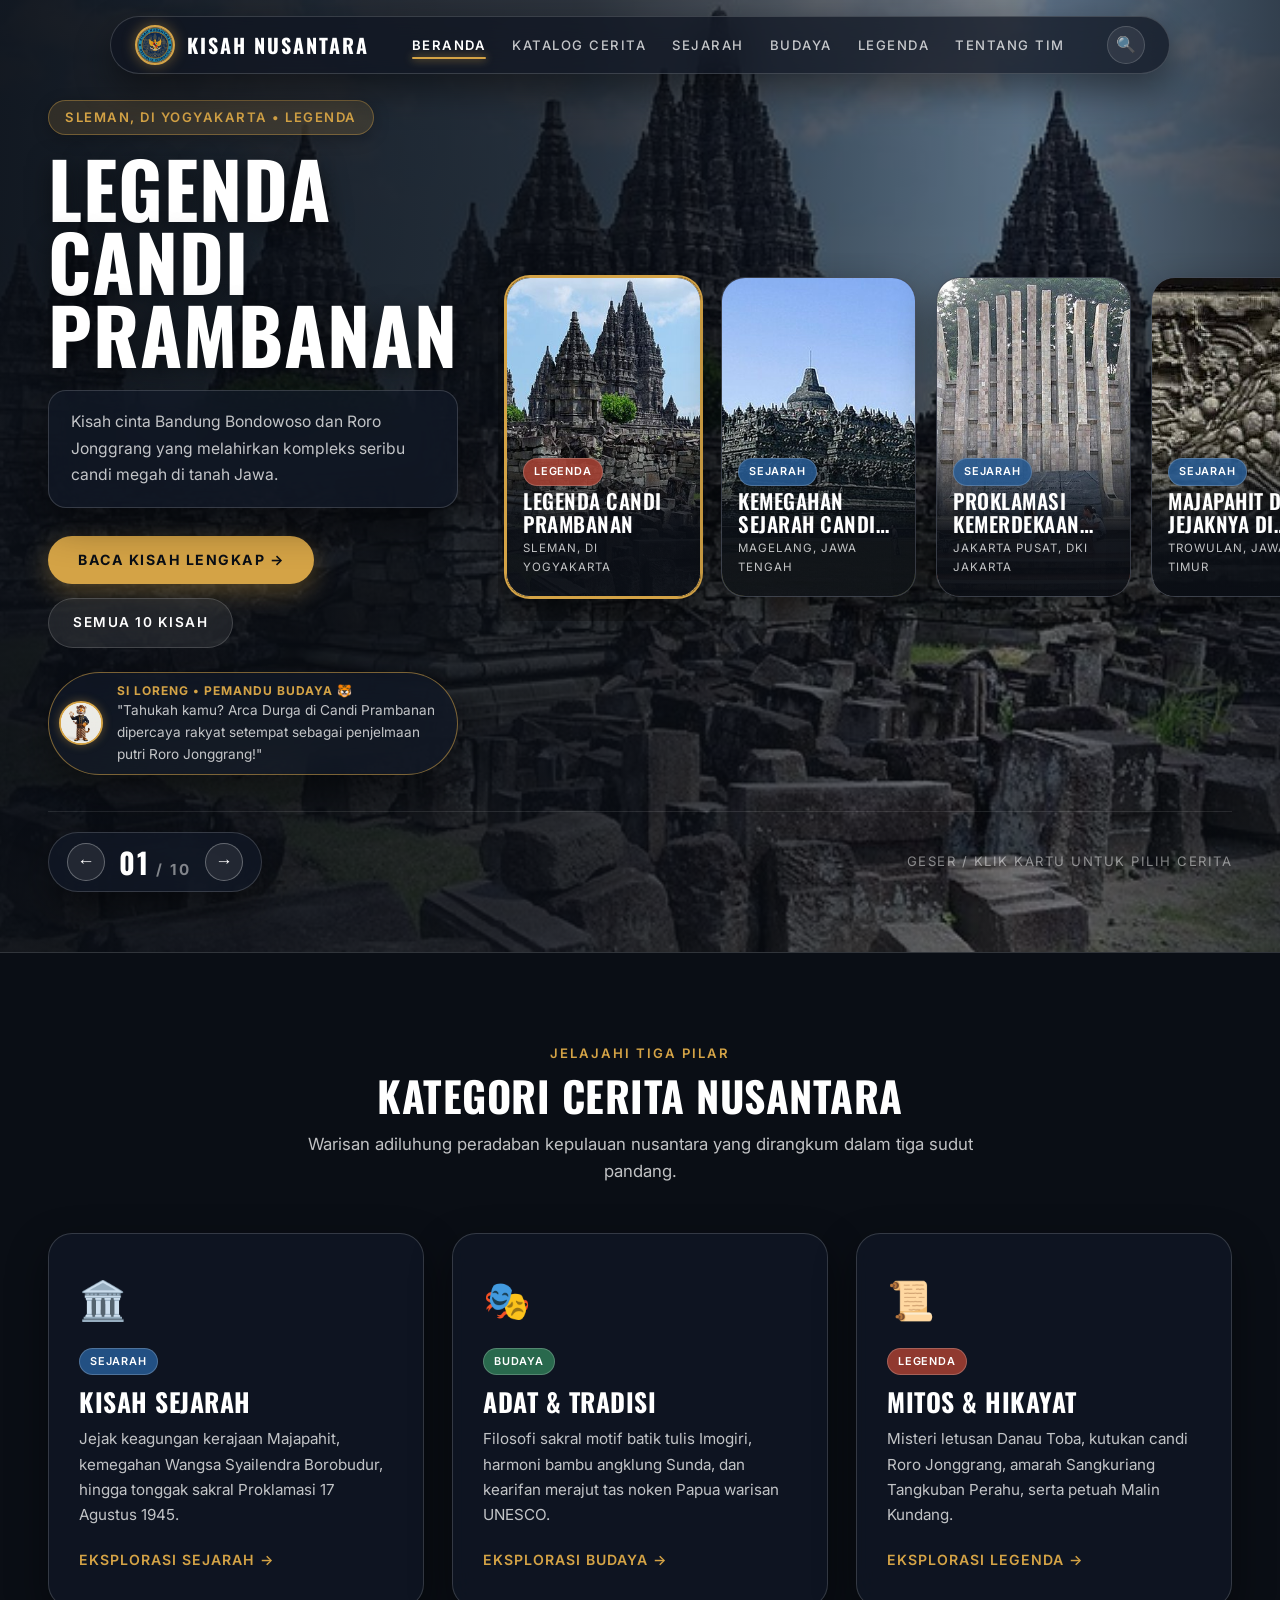
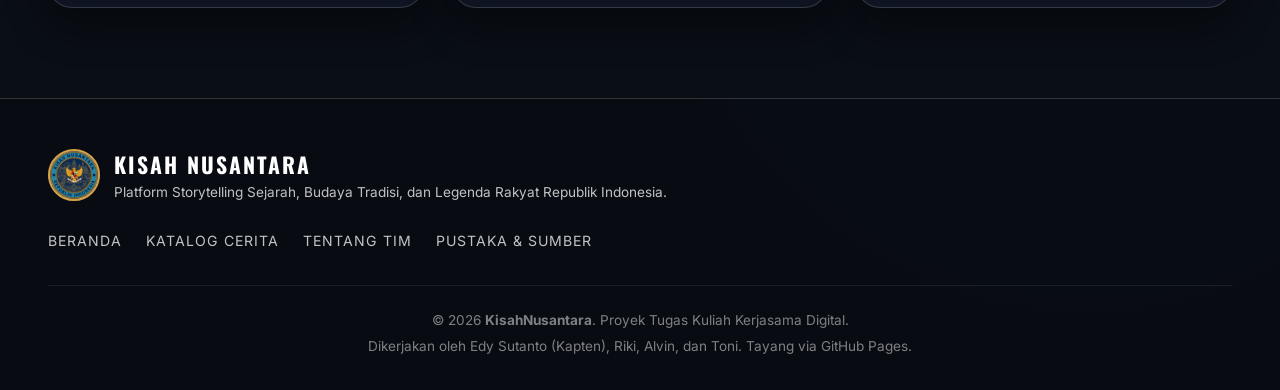
==== commit f88ab9c4: "feat: implementasi logo resmi, maskot Si Loreng, UI Glassmorphism, dan floating pill hero slider" ====
--- a/index.html
+++ b/index.html
@@ -4,9 +4,10 @@
   <meta charset="UTF-8">
   <meta name="viewport" content="width=device-width, initial-scale=1.0">
   <title>KisahNusantara - Storytelling Sejarah dan Budaya Nusantara</title>
-  <meta name="description" content="Platform storytelling interaktif menyajikan kisah sejarah, kearifan budaya, dan legenda nusantara dalam tampilan visual imersif.">
-  
-  <!-- Google Fonts: Oswald (Display / Heading) & Inter (Body / UI) -->
+  <meta name="description" content="Platform storytelling interaktif menyajikan kisah sejarah, budaya tradisi, dan legenda nusantara dalam tampilan Glassmorphism yang imersif.">
+  <link rel="icon" type="image/jpeg" href="images/ui/logo.jpg">
+
+  <!-- Google Fonts: Oswald (Heading / Display) & Inter (Body / UI) -->
   <link rel="preconnect" href="https://fonts.googleapis.com">
   <link rel="preconnect" href="https://fonts.gstatic.com" crossorigin>
   <link href="https://fonts.googleapis.com/css2?family=Inter:wght@300;400;500;600;700&family=Oswald:wght@400;500;600;700&display=swap" rel="stylesheet">
@@ -16,12 +17,13 @@
 </head>
 <body>
 
-  <!-- TOPBAR NAVBAR (Persis Desain Referensi) -->
+  <!-- FLOATING PILL NAVBAR (Glassmorphism) -->
   <header class="site-header">
-    <div class="container nav-container">
+    <div class="nav-floating-pill">
+      <!-- Logo Resmi KisahNusantara Gambar 1 -->
       <a href="index.html" class="site-logo">
-        <span class="site-logo-icon">🏛</span>
-        <span>KISAH NUSANTARA</span>
+        <img src="images/ui/logo.jpg" alt="Logo Resmi KisahNusantara Republik Indonesia" class="site-logo__img">
+        <span class="site-logo__title">KISAH NUSANTARA</span>
       </a>
 
       <button class="nav-toggle" aria-label="Buka Menu Navigasi" aria-expanded="false">
@@ -40,7 +42,7 @@
       </nav>
 
       <div class="nav-actions">
-        <a href="cerita.html" class="nav-icon-btn" aria-label="Cari Cerita" title="Cari Cerita">
+        <a href="cerita.html" class="nav-search-btn" aria-label="Cari Cerita" title="Cari Cerita">
           🔍
         </a>
       </div>
@@ -48,18 +50,19 @@
   </header>
 
   <main>
-    <!-- HERO SLIDER SECTION (100% Persis Referensi Visual Dribbble) -->
+    <!-- HERO SLIDER SECTION (Glassmorphism & Floating Pill System) -->
     <section class="hero-slider">
-      <!-- Dynamic Background Image Layer -->
+      <!-- Dynamic Background Image Layer with Crossfade -->
       <div id="hero-slider-bg" class="hero-slider__bg"></div>
       <div class="hero-slider__overlay"></div>
 
       <div class="container hero-slider__container">
         <div class="hero-slider__layout">
           
-          <!-- KIRI: ACTIVE STORY SHOWCASE (Diperbarui dinamis sesuai kartu aktif) -->
+          <!-- KIRI: ACTIVE STORY SHOWCASE (Floating Pill Elements) -->
           <div class="hero-showcase">
-            <div id="hero-tag" class="hero-showcase__tag">
+            <!-- Floating Pill Tag -->
+            <div id="hero-tag" class="floating-pill-tag">
               DI YOGYAKARTA &bull; LEGENDA
             </div>
             
@@ -67,21 +70,38 @@
               CANDI PRAMBANAN
             </h1>
 
-            <p id="hero-desc" class="hero-showcase__desc">
-              Kisah cinta Bandung Bondowoso dan Roro Jonggrang yang melahirkan kompleks seribu candi megah di tanah Jawa.
-            </p>
-
+            <!-- Glassmorphism Description Card -->
+            <div class="hero-glass-desc">
+              <p id="hero-desc">
+                Kisah cinta Bandung Bondowoso dan Roro Jonggrang yang melahirkan kompleks seribu candi megah di tanah Jawa.
+              </p>
+            </div>
+
+            <!-- Floating Actions Pill -->
             <div class="hero-showcase__actions">
-              <button class="btn-circle-gold" title="Kisah Pilihan Editor">✦</button>
-              <a id="hero-cta" href="detail.html?id=1" class="btn-pill-explore">
-                BACA CERITA LENGKAP &rarr;
+              <a id="hero-cta" href="detail.html?id=1" class="btn-pill-cta">
+                BACA KISAH LENGKAP &rarr;
               </a>
+              <a href="cerita.html" class="btn-pill-glass">
+                SEMUA 10 KISAH
+              </a>
+            </div>
+
+            <!-- FLOATING PILL MASKOT SI LORENG (GAMBAR 2) -->
+            <div class="mascot-guide-pill" id="mascot-guide" title="Klik Si Loreng untuk fakta & petuah seru!">
+              <div class="mascot-avatar-frame">
+                <img src="images/ui/maskot.jpg" alt="Maskot Si Loreng KisahNusantara">
+              </div>
+              <div class="mascot-guide-text">
+                <span class="mascot-guide-name">Si Loreng &bull; Pemandu Budaya 🐯</span>
+                <span id="mascot-quote" class="mascot-guide-quote">"Klik aku untuk petuah hikmah & fakta unik nusantara!"</span>
+              </div>
             </div>
           </div>
 
           <!-- KANAN: FLOATING CAROUSEL DECK (KONTRAK PRD 9.4: #featured-grid) -->
           <div class="hero-deck">
-            <!-- HOOK KONTRAK PRD 9.4: #featured-grid (kartu dirender otomatis oleh js/main.js) -->
+            <!-- Seluruh 10 Cerita dapat diakses secara penuh di sini -->
             <div id="featured-grid">
               <!-- Kartu floating slider dimuat otomatis oleh js/main.js -->
             </div>
@@ -89,29 +109,32 @@
 
         </div>
 
-        <!-- BOTTOM CONTROLS (PANAH NAVIGASI & COUNTER SLIDE) -->
+        <!-- BOTTOM CONTROLS (FLOATING PILL CONTROLLER) -->
         <div class="hero-slider__bottom-bar">
-          <div class="slider-nav-arrows">
-            <button id="slide-prev" class="circle-nav-btn" aria-label="Cerita Sebelumnya">&#8592;</button>
-            <button id="slide-next" class="circle-nav-btn" aria-label="Cerita Selanjutnya">&#8594;</button>
-          </div>
-
-          <div class="slider-counter">
-            <span id="slide-current">01</span>
-            <span class="slider-counter__total">/ 03</span>
+          <div class="floating-pill-controller">
+            <button id="slide-prev" class="circle-nav-btn" aria-label="Kisah Sebelumnya">&#8592;</button>
+            <div class="slider-counter">
+              <span id="slide-current">01</span>
+              <span id="slide-total" class="slider-counter__total">/ 10</span>
+            </div>
+            <button id="slide-next" class="circle-nav-btn" aria-label="Kisah Selanjutnya">&#8594;</button>
+          </div>
+
+          <div style="font-size: 0.82rem; letter-spacing: 1.5px; text-transform: uppercase; color: var(--color-text-dim);">
+            GESER / KLIK KARTU UNTUK PILIH CERITA
           </div>
         </div>
       </div>
     </section>
 
-    <!-- SECTION KATEGORI UTAMA NUSANTARA -->
+    <!-- SECTION KATEGORI UTAMA (GLASSMORPHISM CARDS) -->
     <section class="section-dark">
       <div class="container">
         <div class="section-header">
-          <span class="section-tag">JELAJAHI KHASANAH</span>
+          <span class="section-tag">JELAJAHI TIGA PILAR</span>
           <h2 class="section-title">Kategori Cerita Nusantara</h2>
           <p class="section-desc">
-            Warisan cerita kepulauan yang dirangkum dalam tiga pilar narasi peradaban bangsa.
+            Warisan adiluhung peradaban kepulauan nusantara yang dirangkum dalam tiga sudut pandang.
           </p>
         </div>
 
@@ -122,7 +145,7 @@
             <span class="badge badge--sejarah" style="margin-bottom: 12px;">Sejarah</span>
             <h3 class="category-card__title">Kisah Sejarah</h3>
             <p class="category-card__text">
-              Jejak keagungan kerajaan Majapahit, kejayaan Dinasti Syailendra Borobudur, hingga tonggak sakral Proklamasi 1945.
+              Jejak keagungan kerajaan Majapahit, kemegahan Wangsa Syailendra Borobudur, hingga tonggak sakral Proklamasi 17 Agustus 1945.
             </p>
             <a href="cerita.html?kategori=Sejarah" class="category-card__link">
               Eksplorasi Sejarah &rarr;
@@ -135,7 +158,7 @@
             <span class="badge badge--budaya" style="margin-bottom: 12px;">Budaya</span>
             <h3 class="category-card__title">Adat & Tradisi</h3>
             <p class="category-card__text">
-              Filosofi adiluhung batik tulis Imogiri, harmoni bambu angklung Sunda, dan kearifan merajut tas noken Papua.
+              Filosofi sakral motif batik tulis Imogiri, harmoni bambu angklung Sunda, dan kearifan merajut tas noken Papua warisan UNESCO.
             </p>
             <a href="cerita.html?kategori=Budaya" class="category-card__link">
               Eksplorasi Budaya &rarr;
@@ -148,7 +171,7 @@
             <span class="badge badge--legenda" style="margin-bottom: 12px;">Legenda</span>
             <h3 class="category-card__title">Mitos & Hikayat</h3>
             <p class="category-card__text">
-              Misteri terbentuknya Danau Toba, amarah Sangkuriang Tangkuban Perahu, serta petuah budi pekerti Malin Kundang.
+              Misteri letusan Danau Toba, kutukan candi Roro Jonggrang, amarah Sangkuriang Tangkuban Perahu, serta petuah Malin Kundang.
             </p>
             <a href="cerita.html?kategori=Legenda" class="category-card__link">
               Eksplorasi Legenda &rarr;
@@ -163,14 +186,16 @@
   <footer class="site-footer">
     <div class="container">
       <div class="footer-top">
-        <div>
-          <a href="index.html" class="site-logo">
-            <span class="site-logo-icon">🏛</span>
-            <span>KISAH NUSANTARA</span>
-          </a>
-          <p style="color: var(--color-text-muted); font-size: 0.9rem; margin-top: 8px; max-width: 360px;">
-            Platform Storytelling Sejarah, Budaya Tradisi, dan Legenda Rakyat Nusantara.
-          </p>
+        <div style="display: flex; align-items: center; gap: 14px;">
+          <img src="images/ui/logo.jpg" alt="Logo KisahNusantara" style="width: 52px; height: 52px; border-radius: 50%; border: 2px solid var(--color-primary);">
+          <div>
+            <span style="font-family: var(--font-heading); font-size: 1.35rem; font-weight: 700; letter-spacing: 2px; color: #FFFFFF; display: block;">
+              KISAH NUSANTARA
+            </span>
+            <p style="color: var(--color-text-muted); font-size: 0.85rem;">
+              Platform Storytelling Sejarah, Budaya Tradisi, dan Legenda Rakyat Republik Indonesia.
+            </p>
+          </div>
         </div>
         <ul class="footer-links">
           <li><a href="index.html">BERANDA</a></li>
@@ -180,7 +205,7 @@
         </ul>
       </div>
       <div class="footer-bottom">
-        <p>&copy; 2026 <strong>KisahNusantara</strong>. Proyek Tugas Kerjasama Digital.</p>
+        <p>&copy; 2026 <strong>KisahNusantara</strong>. Proyek Tugas Kuliah Kerjasama Digital.</p>
         <p style="margin-top: 4px;">Dikerjakan oleh Edy Sutanto (Kapten), Riki, Alvin, dan Toni. Tayang via GitHub Pages.</p>
       </div>
     </div>
--- a/css/style.css
+++ b/css/style.css
@@ -1,45 +1,50 @@
 /* ==========================================================================
    KisahNusantara - style.css
-   Konsep: Immersive Editorial Hero Slider (Sesuai Referensi Visual Dribbble)
-   Tipografi: Oswald (Display / Heading) & Inter (Body / UI)
-   Konten & Skema Warna: 100% Mengikuti PRD KisahNusantara
+   Konsep: Glassmorphism Elegan & Floating Pill Hero Section
+   Maskot: Si Loreng (Harimau Budaya Nusantara)
+   Logo: Lambang Resmi KisahNusantara Republik Indonesia
+   Tipografi: Oswald (Heading / Display) & Inter (Body / UI)
    ========================================================================== */
 
 /* 1. GOOGLE FONTS */
 @import url('https://fonts.googleapis.com/css2?family=Inter:wght@300;400;500;600;700&family=Oswald:wght@400;500;600;700&display=swap');
 
-/* 2. DESIGN TOKENS */
+/* 2. DESIGN TOKENS (Glassmorphism & Warna Nusantara) */
 :root {
-  /* Nuansa Gelap Sinematik & Emas Nusantara */
-  --color-bg: #0C1017;
-  --color-surface: #141A24;
-  --color-surface-card: rgba(20, 26, 36, 0.75);
-  --color-surface-hover: #1C2433;
+  /* Nuansa Gelap Sinematik dengan Refraksi Kaca */
+  --color-bg: #0A0E15;
+  --color-bg-mesh: radial-gradient(circle at 15% 20%, rgba(212, 163, 70, 0.08) 0%, transparent 45%),
+                   radial-gradient(circle at 85% 75%, rgba(39, 92, 150, 0.12) 0%, transparent 50%),
+                   #0A0E15;
+
+  /* Glassmorphism System */
+  --glass-surface: rgba(18, 26, 40, 0.65);
+  --glass-surface-card: rgba(22, 32, 50, 0.75);
+  --glass-surface-hover: rgba(30, 44, 68, 0.85);
+  --glass-border: rgba(255, 255, 255, 0.16);
+  --glass-border-gold: rgba(212, 163, 70, 0.55);
+  --glass-blur: blur(20px);
+  --glass-shadow: 0 16px 40px rgba(0, 0, 0, 0.45);
+  --glass-pill: 9999px;
+
+  /* Warna Utama & Lencana PRD 9.4 */
+  --color-primary: #D4A346;       /* Emas Pusaka */
+  --color-primary-hover: #E8BC66;
   --color-text: #FFFFFF;
-  --color-text-muted: rgba(255, 255, 255, 0.70);
-  --color-text-dim: rgba(255, 255, 255, 0.45);
-  --color-border: rgba(255, 255, 255, 0.12);
-  --color-border-hover: rgba(212, 163, 70, 0.5);
-
-  /* Aksen Emas & Warna Kategori PRD */
-  --color-primary: #D4A346;       /* Emas Pusaka Nusantara */
-  --color-primary-hover: #E8BC66;
-  --color-accent: #D4A346;
+  --color-text-muted: rgba(255, 255, 255, 0.75);
+  --color-text-dim: rgba(255, 255, 255, 0.48);
   --color-sejarah: #275C96;       /* Indigo Bahari */
   --color-budaya: #2F7A56;        /* Hijau Zamrud */
   --color-legenda: #A84133;       /* Merah Bata Candi */
 
-  /* Tipografi Seiras */
+  /* Tipografi */
   --font-heading: "Oswald", system-ui, -apple-system, sans-serif;
   --font-body: "Inter", system-ui, -apple-system, sans-serif;
 
-  /* Radius & Bayangan */
-  --radius-sm: 8px;
-  --radius-md: 14px;
-  --radius-lg: 22px;
-  --radius-pill: 9999px;
-  --shadow-card: 0 18px 40px rgba(0, 0, 0, 0.55);
-  --shadow-glow: 0 0 25px rgba(212, 163, 70, 0.25);
+  /* Ukuran */
+  --radius-sm: 10px;
+  --radius-md: 18px;
+  --radius-lg: 24px;
   --container: 1240px;
 }
 
@@ -57,6 +62,7 @@
 }
 
 body {
+  background: var(--color-bg-mesh);
   background-color: var(--color-bg);
   color: var(--color-text);
   font-family: var(--font-body);
@@ -90,7 +96,6 @@
   line-height: 1.15;
 }
 
-/* 4. CONTAINER */
 .container {
   width: 100%;
   max-width: var(--container);
@@ -100,63 +105,77 @@
   padding-right: 28px;
 }
 
-/* 5. TOPBAR NAVBAR (Persis Header Globe Express) */
+/* 4. FLOATING PILL NAVBAR */
 .site-header {
-  position: absolute;
+  position: fixed;
   top: 0;
   left: 0;
   right: 0;
-  z-index: 100;
-  padding: 24px 0;
-  background: linear-gradient(180deg, rgba(0, 0, 0, 0.7) 0%, rgba(0, 0, 0, 0) 100%);
-  transition: background-color 0.3s ease;
-}
-
-.site-header.is-sticky {
-  position: fixed;
-  background: rgba(12, 16, 23, 0.92);
-  backdrop-filter: blur(16px);
-  -webkit-backdrop-filter: blur(16px);
-  padding: 16px 0;
-  border-bottom: 1px solid var(--color-border);
-}
-
-.nav-container {
+  z-index: 1000;
+  padding: 16px 20px;
+  pointer-events: none;
+  transition: all 0.3s ease;
+}
+
+.nav-floating-pill {
+  pointer-events: auto;
+  max-width: 1060px;
+  margin: 0 auto;
+  background: rgba(14, 20, 32, 0.72);
+  backdrop-filter: var(--glass-blur);
+  -webkit-backdrop-filter: var(--glass-blur);
+  border: 1px solid var(--glass-border);
+  border-radius: var(--glass-pill);
+  padding: 8px 24px;
   display: flex;
   justify-content: space-between;
   align-items: center;
+  box-shadow: 0 16px 36px rgba(0, 0, 0, 0.45);
+  transition: all 0.3s ease;
+}
+
+.site-header.is-sticky .nav-floating-pill {
+  background: rgba(10, 15, 25, 0.88);
+  border-color: rgba(212, 163, 70, 0.35);
+  box-shadow: 0 20px 48px rgba(0, 0, 0, 0.6);
+  padding: 6px 20px;
 }
 
 /* Logo */
 .site-logo {
+  display: flex;
+  align-items: center;
+  gap: 12px;
+}
+
+.site-logo__img {
+  width: 40px;
+  height: 40px;
+  border-radius: 50%;
+  object-fit: cover;
+  border: 2px solid var(--color-primary);
+  box-shadow: 0 0 14px rgba(212, 163, 70, 0.45);
+  transition: transform 0.3s ease;
+}
+
+.site-logo:hover .site-logo__img {
+  transform: rotate(15deg) scale(1.08);
+}
+
+.site-logo__title {
   font-family: var(--font-heading);
-  font-size: 1.35rem;
+  font-size: 1.25rem;
   font-weight: 700;
-  letter-spacing: 2.5px;
-  text-transform: uppercase;
-  color: #FFFFFF;
-  display: flex;
-  align-items: center;
-  gap: 10px;
-}
-
-.site-logo-icon {
-  width: 26px;
-  height: 26px;
-  display: inline-flex;
-  align-items: center;
-  justify-content: center;
-  border: 1.5px solid var(--color-primary);
-  border-radius: 50%;
-  color: var(--color-primary);
-  font-size: 0.85rem;
+  letter-spacing: 2px;
+  text-transform: uppercase;
+  color: #FFFFFF;
 }
 
 /* Nav Menu */
 .nav-menu {
   display: flex;
   list-style: none;
-  gap: 32px;
+  gap: 26px;
   align-items: center;
 }
 
@@ -164,11 +183,12 @@
   font-family: var(--font-body);
   font-size: 0.82rem;
   font-weight: 500;
-  letter-spacing: 1.8px;
+  letter-spacing: 1.5px;
   text-transform: uppercase;
   color: var(--color-text-muted);
   position: relative;
   padding: 6px 0;
+  transition: color 0.2s ease;
 }
 
 .nav-link:hover {
@@ -189,31 +209,29 @@
   height: 2px;
   background-color: var(--color-primary);
   border-radius: 2px;
-}
-
-/* Right Nav Controls */
-.nav-actions {
-  display: flex;
-  align-items: center;
-  gap: 18px;
-}
-
-.nav-icon-btn {
-  background: none;
-  border: none;
-  color: var(--color-text-muted);
-  font-size: 1.1rem;
+  box-shadow: 0 0 8px var(--color-primary);
+}
+
+.nav-search-btn {
+  background: rgba(255, 255, 255, 0.08);
+  border: 1px solid var(--glass-border);
+  color: var(--color-text-muted);
+  width: 38px;
+  height: 38px;
+  border-radius: 50%;
+  display: flex;
+  align-items: center;
+  justify-content: center;
+  font-size: 1rem;
   cursor: pointer;
-  padding: 6px;
-  display: flex;
-  align-items: center;
-  justify-content: center;
-  transition: color 0.2s ease, transform 0.2s ease;
-}
-
-.nav-icon-btn:hover {
-  color: var(--color-primary);
-  transform: scale(1.1);
+  transition: all 0.2s ease;
+}
+
+.nav-search-btn:hover {
+  background: var(--color-primary);
+  color: #0A0E15;
+  border-color: var(--color-primary);
+  transform: scale(1.08);
 }
 
 .nav-toggle {
@@ -225,20 +243,19 @@
   cursor: pointer;
 }
 
-/* 6. IMMERSIVE HERO SLIDER SECTION (Persis Desain Referensi) */
+/* 5. FLOATING PILL HERO SECTION */
 .hero-slider {
   position: relative;
   width: 100%;
   min-height: 100vh;
   display: flex;
   align-items: center;
-  padding-top: 110px;
-  padding-bottom: 70px;
+  padding-top: 100px;
+  padding-bottom: 60px;
   overflow: hidden;
   background-color: #080B10;
 }
 
-/* Background Image Layer with Crossfade */
 .hero-slider__bg {
   position: absolute;
   top: 0;
@@ -251,7 +268,6 @@
   z-index: 1;
 }
 
-/* Dark Gradient Overlay for optimal legibility */
 .hero-slider__overlay {
   position: absolute;
   top: 0;
@@ -260,10 +276,10 @@
   height: 100%;
   background: linear-gradient(
     90deg,
-    rgba(10, 14, 20, 0.92) 0%,
-    rgba(10, 14, 20, 0.78) 42%,
-    rgba(10, 14, 20, 0.45) 75%,
-    rgba(10, 14, 20, 0.65) 100%
+    rgba(10, 14, 21, 0.94) 0%,
+    rgba(10, 14, 21, 0.82) 45%,
+    rgba(10, 14, 21, 0.50) 80%,
+    rgba(10, 14, 21, 0.75) 100%
   );
   z-index: 2;
 }
@@ -276,35 +292,34 @@
 
 .hero-slider__layout {
   display: grid;
-  grid-template-columns: 1fr 1.35fr;
+  grid-template-columns: 1fr 1.3fr;
   align-items: center;
   gap: 40px;
 }
 
 /* --- Hero Showcase Kiri --- */
 .hero-showcase {
-  max-width: 520px;
-}
-
-.hero-showcase__tag {
+  max-width: 530px;
+}
+
+/* Floating Pill Tag */
+.floating-pill-tag {
   display: inline-flex;
   align-items: center;
-  gap: 10px;
+  gap: 8px;
+  padding: 6px 16px;
+  background: rgba(212, 163, 70, 0.15);
+  backdrop-filter: var(--glass-blur);
+  border: 1px solid rgba(212, 163, 70, 0.4);
+  border-radius: var(--glass-pill);
   font-family: var(--font-body);
-  font-size: 0.88rem;
+  font-size: 0.82rem;
   font-weight: 600;
-  letter-spacing: 2px;
+  letter-spacing: 1.5px;
   text-transform: uppercase;
   color: var(--color-primary);
-  margin-bottom: 12px;
-}
-
-.hero-showcase__tag::before {
-  content: "";
-  display: inline-block;
-  width: 24px;
-  height: 2px;
-  background-color: var(--color-primary);
+  margin-bottom: 16px;
+  box-shadow: 0 4px 16px rgba(0, 0, 0, 0.25);
 }
 
 .hero-showcase__title {
@@ -316,124 +331,200 @@
   letter-spacing: 1px;
   color: #FFFFFF;
   margin-bottom: 20px;
-  text-shadow: 0 4px 20px rgba(0, 0, 0, 0.5);
-}
-
-.hero-showcase__desc {
+  text-shadow: 0 6px 24px rgba(0, 0, 0, 0.6);
+}
+
+/* Glass Description Box */
+.hero-glass-desc {
+  background: var(--glass-surface);
+  backdrop-filter: var(--glass-blur);
+  -webkit-backdrop-filter: var(--glass-blur);
+  border: 1px solid var(--glass-border);
+  border-radius: var(--radius-md);
+  padding: 18px 22px;
+  margin-bottom: 28px;
+  box-shadow: var(--glass-shadow);
+}
+
+.hero-glass-desc p {
   font-family: var(--font-body);
-  font-size: 1rem;
+  font-size: 0.98rem;
   color: var(--color-text-muted);
   line-height: 1.7;
-  margin-bottom: 32px;
   display: -webkit-box;
   -webkit-line-clamp: 3;
   -webkit-box-orient: vertical;
   overflow: hidden;
 }
 
+/* Floating Actions Pill */
 .hero-showcase__actions {
   display: flex;
   align-items: center;
-  gap: 16px;
-}
-
-/* Tombol Ikon Bundar Emas */
-.btn-circle-gold {
-  width: 48px;
-  height: 48px;
-  border-radius: 50%;
+  gap: 14px;
+  flex-wrap: wrap;
+}
+
+.btn-pill-cta {
+  display: inline-flex;
+  align-items: center;
+  gap: 10px;
+  padding: 13px 30px;
   background: var(--color-primary);
-  color: #0C1017;
+  color: #0A0E15 !important;
+  font-family: var(--font-body);
+  font-size: 0.88rem;
+  font-weight: 700;
+  letter-spacing: 1.5px;
+  text-transform: uppercase;
+  border-radius: var(--glass-pill);
+  box-shadow: 0 8px 24px rgba(212, 163, 70, 0.35);
+  transition: all 0.25s ease;
+}
+
+.btn-pill-cta:hover {
+  background: var(--color-primary-hover);
+  transform: translateY(-2px);
+  box-shadow: 0 12px 30px rgba(212, 163, 70, 0.5);
+}
+
+.btn-pill-glass {
   display: inline-flex;
   align-items: center;
-  justify-content: center;
-  font-size: 1.15rem;
-  border: none;
-  cursor: pointer;
-  box-shadow: var(--shadow-glow);
-  transition: transform 0.2s ease, background 0.2s ease;
-  flex-shrink: 0;
-}
-
-.btn-circle-gold:hover {
-  transform: scale(1.08);
-  background: var(--color-primary-hover);
-}
-
-/* Tombol Pill Border */
-.btn-pill-explore {
-  display: inline-flex;
-  align-items: center;
-  gap: 10px;
-  padding: 12px 28px;
-  border-radius: var(--radius-pill);
-  border: 1px solid rgba(255, 255, 255, 0.4);
+  gap: 8px;
+  padding: 13px 24px;
   background: rgba(255, 255, 255, 0.08);
-  backdrop-filter: blur(8px);
+  backdrop-filter: var(--glass-blur);
+  border: 1px solid var(--glass-border);
   color: #FFFFFF;
   font-family: var(--font-body);
   font-size: 0.85rem;
   font-weight: 600;
   letter-spacing: 1.5px;
   text-transform: uppercase;
+  border-radius: var(--glass-pill);
+  transition: all 0.25s ease;
+}
+
+.btn-pill-glass:hover {
+  border-color: var(--color-primary);
+  background: rgba(212, 163, 70, 0.15);
+  color: var(--color-primary);
+}
+
+/* --- MASKOT SI LORENG FLOATING WIDGET --- */
+.mascot-guide-pill {
+  display: inline-flex;
+  align-items: center;
+  gap: 14px;
+  margin-top: 24px;
+  background: var(--glass-surface);
+  backdrop-filter: var(--glass-blur);
+  -webkit-backdrop-filter: var(--glass-blur);
+  border: 1px solid var(--glass-border-gold);
+  border-radius: var(--glass-pill);
+  padding: 8px 20px 8px 10px;
+  box-shadow: var(--glass-shadow);
   cursor: pointer;
-  transition: all 0.25s ease;
-}
-
-.btn-pill-explore:hover {
+  transition: all 0.3s ease;
+}
+
+.mascot-guide-pill:hover {
+  transform: translateY(-3px) scale(1.02);
   border-color: var(--color-primary);
-  background: var(--color-primary);
-  color: #0C1017;
-  box-shadow: var(--shadow-glow);
-}
-
-/* --- Hero Carousel Deck Kanan (Hook Kontrak 9.4: #featured-grid) --- */
+  box-shadow: 0 12px 32px rgba(212, 163, 70, 0.3);
+}
+
+.mascot-avatar-frame {
+  width: 44px;
+  height: 44px;
+  border-radius: 50%;
+  overflow: hidden;
+  border: 2px solid var(--color-primary);
+  background: #FFFFFF;
+  flex-shrink: 0;
+  box-shadow: 0 0 10px rgba(212, 163, 70, 0.4);
+}
+
+.mascot-avatar-frame img {
+  width: 100%;
+  height: 100%;
+  object-fit: cover;
+}
+
+.mascot-guide-text {
+  display: flex;
+  flex-direction: column;
+}
+
+.mascot-guide-name {
+  font-size: 0.75rem;
+  font-weight: 700;
+  letter-spacing: 1px;
+  text-transform: uppercase;
+  color: var(--color-primary);
+}
+
+.mascot-guide-quote {
+  font-size: 0.85rem;
+  color: var(--color-text-muted);
+}
+
+/* --- Hero Carousel Deck Kanan (Hook Kontrak PRD 9.4: #featured-grid) --- */
 .hero-deck {
   position: relative;
   width: 100%;
   overflow: visible;
 }
 
-/* Kontainer Kartu Floating (#featured-grid) */
+/* Penampung seluruh 10 cerita yang bisa diakses penuh */
 #featured-grid {
   display: flex;
   gap: 20px;
   overflow-x: auto;
   scroll-behavior: smooth;
   padding: 24px 8px;
-  scrollbar-width: none; /* Hide scrollbar for Chrome/Firefox */
+  scrollbar-width: thin;
+  scrollbar-color: var(--color-primary) transparent;
 }
 
 #featured-grid::-webkit-scrollbar {
-  display: none;
-}
-
-/* KONTRAK KARTU CERITA (PRD 9.4: .story-card) Sesuai Visual Kartu Floating */
+  height: 6px;
+}
+
+#featured-grid::-webkit-scrollbar-thumb {
+  background: var(--color-primary);
+  border-radius: 10px;
+}
+
+/* KONTRAK KARTU CERITA (PRD 9.4: .story-card) GLASSMORPHISM */
 .story-card {
-  flex: 0 0 190px;
-  height: 310px;
+  flex: 0 0 195px;
+  height: 320px;
   border-radius: var(--radius-lg);
   position: relative;
   overflow: hidden;
   cursor: pointer;
-  box-shadow: var(--shadow-card);
-  border: 1.5px solid rgba(255, 255, 255, 0.15);
+  box-shadow: var(--glass-shadow);
+  border: 1.5px solid var(--glass-border);
+  backdrop-filter: var(--glass-blur);
+  -webkit-backdrop-filter: var(--glass-blur);
   transition: transform 0.35s cubic-bezier(0.2, 0.8, 0.2, 1), border-color 0.35s ease, box-shadow 0.35s ease;
-  background-color: var(--color-surface);
+  background-color: var(--glass-surface);
   display: flex;
   flex-direction: column;
   justify-content: flex-end;
 }
 
 .story-card:hover {
-  transform: translateY(-8px) scale(1.02);
+  transform: translateY(-8px) scale(1.03);
   border-color: var(--color-primary);
-  box-shadow: 0 24px 45px rgba(0, 0, 0, 0.7), var(--shadow-glow);
+  box-shadow: 0 24px 48px rgba(0, 0, 0, 0.65), 0 0 25px rgba(212, 163, 70, 0.3);
 }
 
 .story-card.is-active-card {
   border-color: var(--color-primary);
-  box-shadow: 0 0 0 2px var(--color-primary), var(--shadow-card);
+  box-shadow: 0 0 0 2px var(--color-primary), 0 20px 40px rgba(0, 0, 0, 0.6);
 }
 
 .story-card__img {
@@ -448,14 +539,14 @@
 }
 
 .story-card:hover .story-card__img {
-  transform: scale(1.08);
+  transform: scale(1.1);
 }
 
 .story-card__body {
   position: relative;
   z-index: 2;
   padding: 20px 16px;
-  background: linear-gradient(180deg, rgba(12, 16, 23, 0) 0%, rgba(12, 16, 23, 0.95) 60%);
+  background: linear-gradient(180deg, rgba(10, 14, 21, 0) 0%, rgba(10, 14, 21, 0.95) 60%);
   display: flex;
   flex-direction: column;
   gap: 4px;
@@ -483,17 +574,16 @@
   overflow: hidden;
 }
 
-/* Sembunyikan ringkasan dan tombol bawaan di dalam slider kartu kanan */
 .hero-deck .story-card__text,
 .hero-deck .story-card .btn {
   display: none;
 }
 
-/* Lencana Kategori */
+/* Lencana Kategori Glass */
 .badge {
   display: inline-block;
-  padding: 3px 9px;
-  border-radius: var(--radius-pill);
+  padding: 4px 10px;
+  border-radius: var(--glass-pill);
   font-family: var(--font-body);
   font-size: 0.68rem;
   font-weight: 600;
@@ -501,13 +591,15 @@
   text-transform: uppercase;
   color: #FFFFFF;
   width: fit-content;
-}
-
-.badge--sejarah { background-color: var(--color-sejarah); }
-.badge--budaya  { background-color: var(--color-budaya); }
-.badge--legenda { background-color: var(--color-legenda); }
-
-/* --- Slider Bottom Controls (Panah & Nomor Slide) --- */
+  backdrop-filter: var(--glass-blur);
+  border: 1px solid rgba(255, 255, 255, 0.2);
+}
+
+.badge--sejarah { background-color: rgba(39, 92, 150, 0.85); }
+.badge--budaya  { background-color: rgba(47, 122, 86, 0.85); }
+.badge--legenda { background-color: rgba(168, 65, 51, 0.85); }
+
+/* --- Floating Pill Slider Controller Bawah --- */
 .hero-slider__bottom-bar {
   display: flex;
   justify-content: space-between;
@@ -517,17 +609,25 @@
   border-top: 1px solid rgba(255, 255, 255, 0.1);
 }
 
-.slider-nav-arrows {
-  display: flex;
-  gap: 12px;
+.floating-pill-controller {
+  display: inline-flex;
+  align-items: center;
+  gap: 14px;
+  background: var(--glass-surface);
+  backdrop-filter: var(--glass-blur);
+  -webkit-backdrop-filter: var(--glass-blur);
+  border: 1px solid var(--glass-border);
+  border-radius: var(--glass-pill);
+  padding: 6px 18px;
+  box-shadow: var(--glass-shadow);
 }
 
 .circle-nav-btn {
-  width: 44px;
-  height: 44px;
+  width: 38px;
+  height: 38px;
   border-radius: 50%;
-  border: 1px solid rgba(255, 255, 255, 0.35);
-  background: rgba(255, 255, 255, 0.05);
+  border: 1px solid rgba(255, 255, 255, 0.3);
+  background: rgba(255, 255, 255, 0.08);
   color: #FFFFFF;
   display: inline-flex;
   align-items: center;
@@ -540,32 +640,32 @@
 .circle-nav-btn:hover {
   border-color: var(--color-primary);
   color: var(--color-primary);
-  background: rgba(212, 163, 70, 0.15);
-  transform: scale(1.08);
+  background: rgba(212, 163, 70, 0.2);
+  transform: scale(1.1);
 }
 
 .slider-counter {
   font-family: var(--font-heading);
-  font-size: 2.2rem;
+  font-size: 1.8rem;
   font-weight: 700;
   color: #FFFFFF;
   letter-spacing: 2px;
   display: flex;
   align-items: baseline;
-  gap: 8px;
+  gap: 6px;
 }
 
 .slider-counter__total {
-  font-size: 1rem;
+  font-size: 0.95rem;
   color: var(--color-text-dim);
   font-family: var(--font-body);
 }
 
-/* 7. SECTION UMUM & KATEGORI (BERANDA LANJUTAN) */
+/* 6. SECTION KATEGORI (BERANDA LANJUTAN) */
 .section-dark {
   padding: 90px 0;
-  background-color: var(--color-surface);
-  border-top: 1px solid var(--color-border);
+  background-color: var(--color-bg);
+  border-top: 1px solid var(--glass-border);
 }
 
 .section-header {
@@ -596,7 +696,6 @@
   color: var(--color-text-muted);
 }
 
-/* Kartu Kategori */
 .category-deck {
   display: grid;
   grid-template-columns: repeat(auto-fit, minmax(300px, 1fr));
@@ -604,11 +703,13 @@
 }
 
 .category-card {
-  background: var(--color-bg);
+  background: var(--glass-surface);
+  backdrop-filter: var(--glass-blur);
+  -webkit-backdrop-filter: var(--glass-blur);
   border-radius: var(--radius-lg);
   padding: 36px 30px;
-  border: 1px solid var(--color-border);
-  box-shadow: var(--shadow-card);
+  border: 1px solid var(--glass-border);
+  box-shadow: var(--glass-shadow);
   transition: all 0.3s ease;
   display: flex;
   flex-direction: column;
@@ -617,7 +718,7 @@
 .category-card:hover {
   transform: translateY(-6px);
   border-color: var(--color-primary);
-  box-shadow: var(--shadow-glow);
+  box-shadow: 0 16px 36px rgba(0, 0, 0, 0.6), 0 0 25px rgba(212, 163, 70, 0.25);
 }
 
 .category-card__icon {
@@ -651,7 +752,7 @@
   gap: 8px;
 }
 
-/* 8. GRID STANDAR (Untuk cerita.html & detail.html) */
+/* 7. GRID KATALOG (cerita.html) */
 .card-grid {
   display: grid;
   grid-template-columns: 1fr;
@@ -670,7 +771,6 @@
   }
 }
 
-/* Tampilan Kartu di Halaman cerita.html */
 .catalog-view .story-card {
   height: 420px;
   flex: none;
@@ -678,7 +778,7 @@
 
 .catalog-view .story-card__body {
   padding: 24px;
-  background: linear-gradient(180deg, rgba(12, 16, 23, 0) 0%, rgba(12, 16, 23, 0.98) 50%);
+  background: linear-gradient(180deg, rgba(10, 14, 21, 0) 0%, rgba(10, 14, 21, 0.98) 50%);
 }
 
 .catalog-view .story-card__title {
@@ -703,14 +803,13 @@
   font-size: 0.82rem;
 }
 
-/* Tombol Umum */
 .btn {
   display: inline-flex;
   align-items: center;
   justify-content: center;
   gap: 8px;
   padding: 10px 22px;
-  border-radius: var(--radius-pill);
+  border-radius: var(--glass-pill);
   font-family: var(--font-body);
   font-size: 0.88rem;
   font-weight: 600;
@@ -723,18 +822,19 @@
 
 .btn--primary {
   background-color: var(--color-primary);
-  color: #0C1017 !important;
+  color: #0A0E15 !important;
 }
 
 .btn--primary:hover {
   background-color: var(--color-primary-hover);
-  box-shadow: var(--shadow-glow);
+  box-shadow: 0 0 20px rgba(212, 163, 70, 0.4);
   transform: translateY(-2px);
 }
 
 .btn--outline {
-  background: transparent;
-  border: 1px solid var(--color-border);
+  background: rgba(255, 255, 255, 0.08);
+  backdrop-filter: var(--glass-blur);
+  border: 1px solid var(--glass-border);
   color: #FFFFFF;
 }
 
@@ -743,7 +843,7 @@
   color: var(--color-primary);
 }
 
-/* 9. FILTER & TOOLBAR DI cerita.html */
+/* 8. FILTER & TOOLBAR DI cerita.html */
 .catalog-header {
   padding: 60px 0 32px;
   text-align: center;
@@ -762,10 +862,13 @@
 }
 
 .filter-toolbar {
-  background: var(--color-surface);
+  background: var(--glass-surface);
+  backdrop-filter: var(--glass-blur);
+  -webkit-backdrop-filter: var(--glass-blur);
   border-radius: var(--radius-lg);
   padding: 24px;
-  border: 1px solid var(--color-border);
+  border: 1px solid var(--glass-border);
+  box-shadow: var(--glass-shadow);
   margin-bottom: 36px;
   display: flex;
   flex-direction: column;
@@ -774,20 +877,20 @@
 
 .search-box input {
   width: 100%;
-  padding: 14px 22px;
-  background: var(--color-bg);
-  border: 1.5px solid var(--color-border);
-  border-radius: var(--radius-pill);
+  padding: 14px 24px;
+  background: rgba(10, 14, 21, 0.85);
+  border: 1.5px solid var(--glass-border);
+  border-radius: var(--glass-pill);
   color: #FFFFFF;
   font-family: var(--font-body);
   font-size: 1rem;
   outline: none;
-  transition: border-color 0.2s ease, box-shadow 0.2s ease;
+  transition: all 0.2s ease;
 }
 
 .search-box input:focus {
   border-color: var(--color-primary);
-  box-shadow: 0 0 0 3px rgba(212, 163, 70, 0.2);
+  box-shadow: 0 0 0 3px rgba(212, 163, 70, 0.25);
 }
 
 .filter-group {
@@ -807,9 +910,9 @@
 
 .filter-btn {
   padding: 8px 20px;
-  border-radius: var(--radius-pill);
-  border: 1px solid var(--color-border);
-  background: var(--color-bg);
+  border-radius: var(--glass-pill);
+  border: 1px solid var(--glass-border);
+  background: rgba(10, 14, 21, 0.6);
   color: var(--color-text-muted);
   font-family: var(--font-body);
   font-size: 0.85rem;
@@ -825,7 +928,7 @@
 
 .filter-btn.is-active {
   background: var(--color-primary);
-  color: #0C1017;
+  color: #0A0E15;
   border-color: var(--color-primary);
   font-weight: 600;
 }
@@ -842,9 +945,10 @@
 .empty-state-box {
   text-align: center;
   padding: 80px 24px;
-  background: var(--color-surface);
+  background: var(--glass-surface);
+  backdrop-filter: var(--glass-blur);
   border-radius: var(--radius-lg);
-  border: 1.5px dashed var(--color-border);
+  border: 1.5px dashed var(--glass-border);
   margin-bottom: 40px;
 }
 
@@ -854,7 +958,7 @@
   margin-bottom: 12px;
 }
 
-/* 10. DETAIL CERITA (detail.html) */
+/* 9. DETAIL CERITA (detail.html) */
 .detail-wrapper {
   max-width: 880px;
   margin: 0 auto;
@@ -898,8 +1002,8 @@
   max-height: 520px;
   overflow: hidden;
   border-radius: var(--radius-lg);
-  box-shadow: var(--shadow-card);
-  border: 1px solid var(--color-border);
+  box-shadow: var(--glass-shadow);
+  border: 1px solid var(--glass-border);
   margin-bottom: 40px;
 }
 
@@ -921,14 +1025,16 @@
 }
 
 .detail-sources-box {
-  background: var(--color-surface);
+  background: var(--glass-surface);
+  backdrop-filter: var(--glass-blur);
   border-left: 4px solid var(--color-primary);
   border-radius: 0 var(--radius-md) var(--radius-md) 0;
   padding: 28px;
-  border-top: 1px solid var(--color-border);
-  border-right: 1px solid var(--color-border);
-  border-bottom: 1px solid var(--color-border);
+  border-top: 1px solid var(--glass-border);
+  border-right: 1px solid var(--glass-border);
+  border-bottom: 1px solid var(--glass-border);
   margin-bottom: 60px;
+  box-shadow: var(--glass-shadow);
 }
 
 .detail-sources-box h3 {
@@ -945,7 +1051,7 @@
   line-height: 1.7;
 }
 
-/* 11. TENTANG TIM (tentang.html) */
+/* 10. TENTANG TIM (tentang.html) */
 .team-hero {
   text-align: center;
   padding: 60px 0 40px;
@@ -967,10 +1073,13 @@
 }
 
 .team-card {
-  background: var(--color-surface);
+  background: var(--glass-surface);
+  backdrop-filter: var(--glass-blur);
+  -webkit-backdrop-filter: var(--glass-blur);
   border-radius: var(--radius-lg);
   padding: 36px 24px;
-  border: 1px solid var(--color-border);
+  border: 1px solid var(--glass-border);
+  box-shadow: var(--glass-shadow);
   text-align: center;
   display: flex;
   flex-direction: column;
@@ -981,7 +1090,7 @@
 .team-card:hover {
   transform: translateY(-6px);
   border-color: var(--color-primary);
-  box-shadow: var(--shadow-glow);
+  box-shadow: 0 16px 36px rgba(0, 0, 0, 0.6), 0 0 25px rgba(212, 163, 70, 0.3);
 }
 
 .team-avatar {
@@ -1011,10 +1120,10 @@
   line-height: 1.6;
 }
 
-/* 12. FOOTER */
+/* 11. FOOTER */
 .site-footer {
-  background: #080B10;
-  border-top: 1px solid var(--color-border);
+  background: rgba(8, 12, 18, 0.95);
+  border-top: 1px solid var(--glass-border);
   padding: 48px 0 32px;
 }
 
@@ -1052,11 +1161,11 @@
   color: var(--color-text-dim);
 }
 
-/* 13. RESPONSIVE */
+/* 12. RESPONSIVE BREAKPOINTS */
 @media (max-width: 900px) {
   .hero-slider__layout {
     grid-template-columns: 1fr;
-    gap: 40px;
+    gap: 36px;
   }
   
   .hero-showcase__title {
@@ -1065,22 +1174,29 @@
 }
 
 @media (max-width: 768px) {
+  .nav-floating-pill {
+    border-radius: var(--radius-md);
+    padding: 10px 16px;
+  }
+
   .nav-toggle {
     display: block;
   }
 
   .nav-menu {
     position: absolute;
-    top: 72px;
-    left: 0;
-    right: 0;
-    background: rgba(12, 16, 23, 0.98);
-    backdrop-filter: blur(20px);
-    border-bottom: 1px solid var(--color-border);
+    top: 70px;
+    left: 20px;
+    right: 20px;
+    background: rgba(12, 18, 28, 0.96);
+    backdrop-filter: blur(24px);
+    border: 1px solid var(--glass-border);
+    border-radius: var(--radius-md);
     flex-direction: column;
     padding: 24px;
     gap: 16px;
     display: none;
+    box-shadow: 0 16px 40px rgba(0, 0, 0, 0.8);
   }
 
   .nav-menu.is-open {
@@ -1088,6 +1204,6 @@
   }
 
   .hero-showcase__title {
-    font-size: 2.8rem;
+    font-size: 2.7rem;
   }
 }
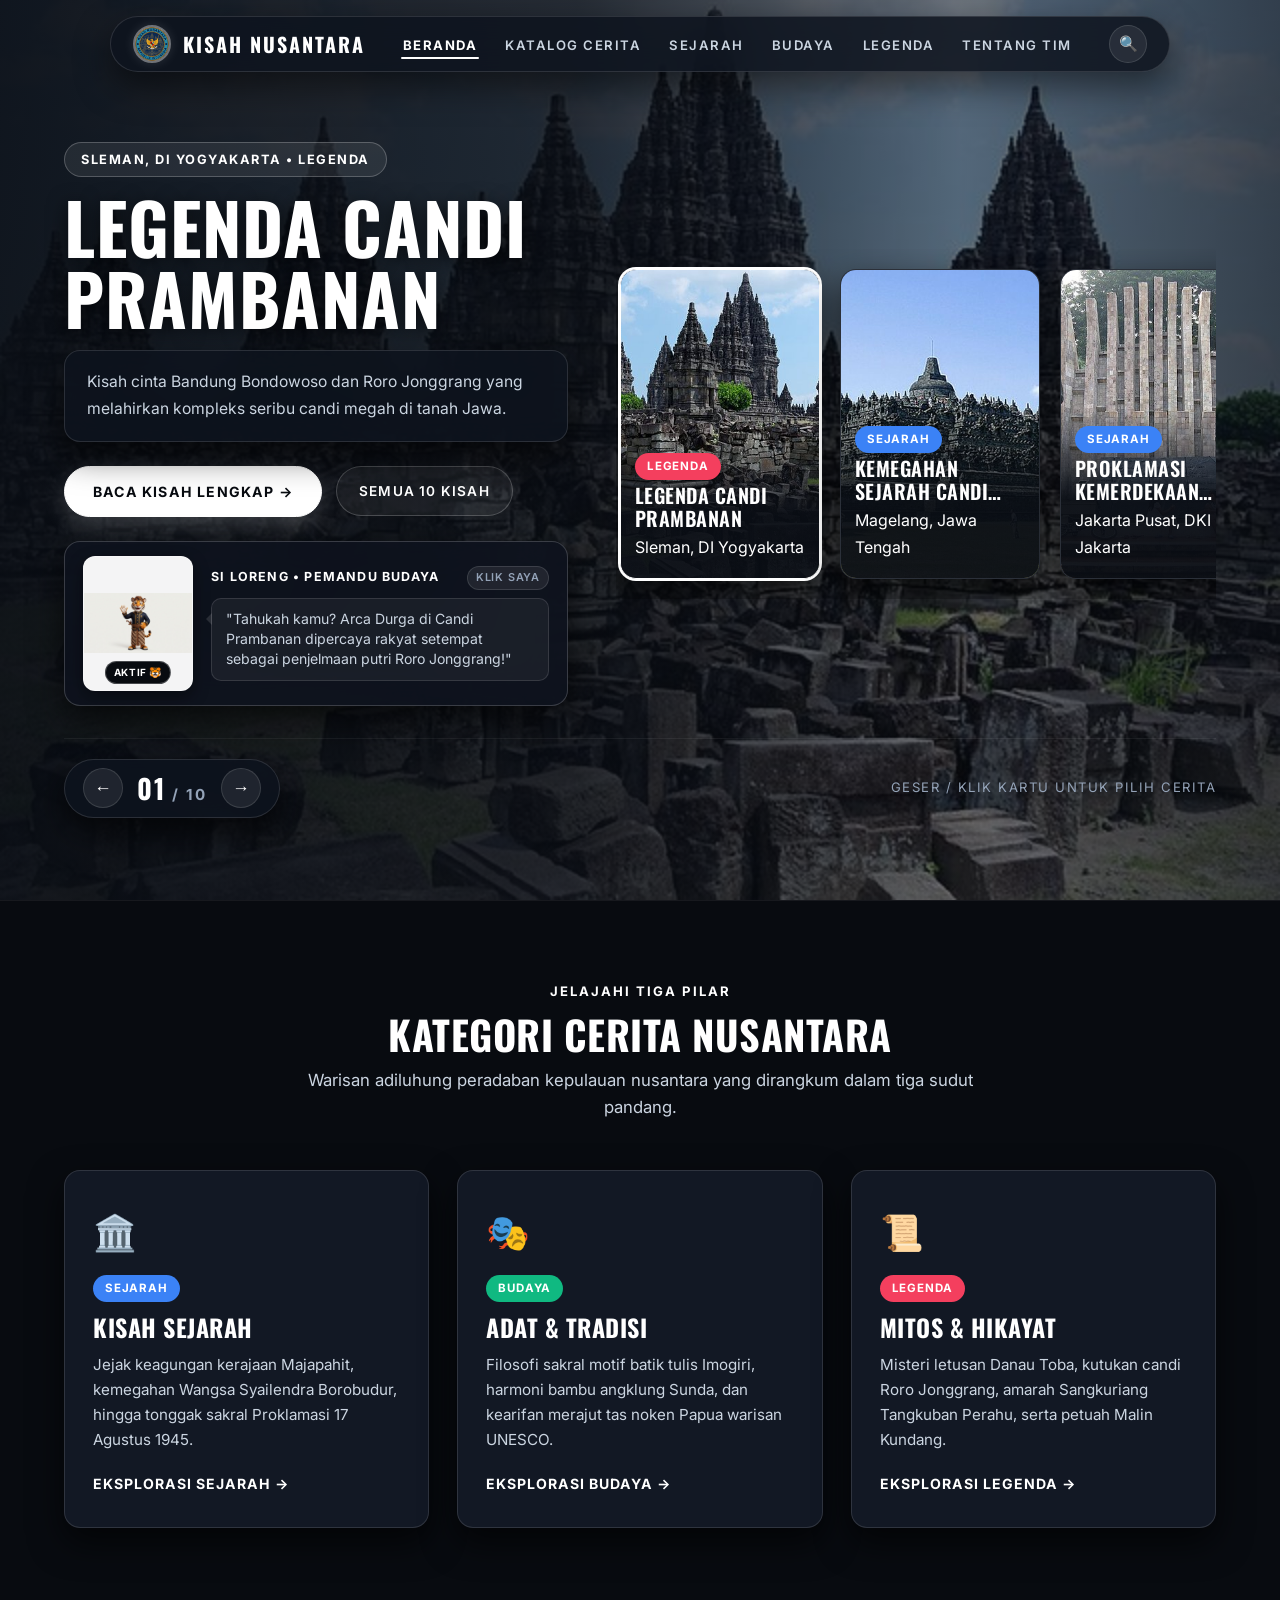
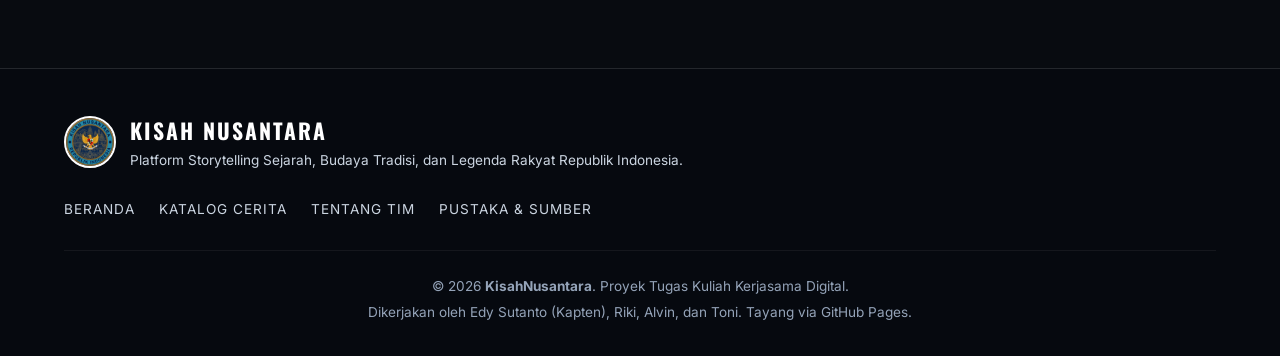
==== commit 585600c3: "style: rombak palet ke monokrom putih-hitam modern dan perbesar maskot Si Loreng" ====
--- a/index.html
+++ b/index.html
@@ -87,14 +87,22 @@
               </a>
             </div>
 
-            <!-- FLOATING PILL MASKOT SI LORENG (GAMBAR 2) -->
-            <div class="mascot-guide-pill" id="mascot-guide" title="Klik Si Loreng untuk fakta & petuah seru!">
-              <div class="mascot-avatar-frame">
-                <img src="images/ui/maskot.jpg" alt="Maskot Si Loreng KisahNusantara">
+            <!-- MASKOT SI LORENG COMPANION (BESAR, JELAS & INTERAKTIF) -->
+            <div class="mascot-companion-card" id="mascot-guide" title="Klik Si Loreng untuk petuah hikmah & trivia acak!">
+              <div class="mascot-portrait-box">
+                <img src="images/ui/maskot.jpg" alt="Maskot Si Loreng Pemandu Budaya" class="mascot-img-character">
+                <span class="mascot-live-badge">AKTIF 🐯</span>
               </div>
-              <div class="mascot-guide-text">
-                <span class="mascot-guide-name">Si Loreng &bull; Pemandu Budaya 🐯</span>
-                <span id="mascot-quote" class="mascot-guide-quote">"Klik aku untuk petuah hikmah & fakta unik nusantara!"</span>
+              <div class="mascot-dialogue-box">
+                <div class="mascot-dialogue-header">
+                  <span class="mascot-title-badge">Si Loreng &bull; Pemandu Budaya</span>
+                  <span class="mascot-action-hint">KLIK SAYA</span>
+                </div>
+                <div class="mascot-speech-bubble">
+                  <p id="mascot-quote" class="mascot-quote-text">
+                    "Halo! Aku Si Loreng, klik aku untuk petuah hikmah & trivia nusantara!"
+                  </p>
+                </div>
               </div>
             </div>
           </div>
--- a/css/style.css
+++ b/css/style.css
@@ -1,51 +1,67 @@
 /* ==========================================================================
    KisahNusantara - style.css
-   Konsep: Glassmorphism Elegan & Floating Pill Hero Section
-   Maskot: Si Loreng (Harimau Budaya Nusantara)
-   Logo: Lambang Resmi KisahNusantara Republik Indonesia
-   Tipografi: Oswald (Heading / Display) & Inter (Body / UI)
+   Desain: Ultra-Modern Clean Monochrome (Hitam-Putih Bersih & Elegan)
+   Tipografi: Oswald (Headings / Display) & Inter (Body / UI)
+   Palet: Deep Obsidian Black, Pure White, Refined Slate, & Tri-Pilar Budaya
+   Maskot: Si Loreng (Besar, Jelas, & Pemandu Interaktif)
    ========================================================================== */
 
 /* 1. GOOGLE FONTS */
-@import url('https://fonts.googleapis.com/css2?family=Inter:wght@300;400;500;600;700&family=Oswald:wght@400;500;600;700&display=swap');
-
-/* 2. DESIGN TOKENS (Glassmorphism & Warna Nusantara) */
+@import url('https://fonts.googleapis.com/css2?family=Inter:wght@400;500;600;700&family=Oswald:wght@500;600;700&display=swap');
+
+/* 2. DESIGN TOKENS (Palet Monokrom Modern, Bersih & Kontras Tinggi) */
 :root {
-  /* Nuansa Gelap Sinematik dengan Refraksi Kaca */
-  --color-bg: #0A0E15;
-  --color-bg-mesh: radial-gradient(circle at 15% 20%, rgba(212, 163, 70, 0.08) 0%, transparent 45%),
-                   radial-gradient(circle at 85% 75%, rgba(39, 92, 150, 0.12) 0%, transparent 50%),
-                   #0A0E15;
-
-  /* Glassmorphism System */
-  --glass-surface: rgba(18, 26, 40, 0.65);
-  --glass-surface-card: rgba(22, 32, 50, 0.75);
-  --glass-surface-hover: rgba(30, 44, 68, 0.85);
-  --glass-border: rgba(255, 255, 255, 0.16);
-  --glass-border-gold: rgba(212, 163, 70, 0.55);
-  --glass-blur: blur(20px);
-  --glass-shadow: 0 16px 40px rgba(0, 0, 0, 0.45);
-  --glass-pill: 9999px;
-
-  /* Warna Utama & Lencana PRD 9.4 */
-  --color-primary: #D4A346;       /* Emas Pusaka */
-  --color-primary-hover: #E8BC66;
-  --color-text: #FFFFFF;
-  --color-text-muted: rgba(255, 255, 255, 0.75);
-  --color-text-dim: rgba(255, 255, 255, 0.48);
-  --color-sejarah: #275C96;       /* Indigo Bahari */
-  --color-budaya: #2F7A56;        /* Hijau Zamrud */
-  --color-legenda: #A84133;       /* Merah Bata Candi */
-
-  /* Tipografi */
+  /* Warna Latar & Kontras (R-25: Memenuhi Rasio WCAG AAA 18+:1) */
+  --color-bg: #080B10;
+  --color-surface: #0E131E;
+  --color-surface-card: #121824;
+  --color-surface-hover: #182030;
+  --color-surface-glass: rgba(14, 19, 30, 0.85);
+
+  /* Border & Garis Refraksi Monokrom */
+  --color-border: rgba(255, 255, 255, 0.12);
+  --color-border-subtle: rgba(255, 255, 255, 0.06);
+  --color-border-hover: rgba(255, 255, 255, 0.4);
+  --color-border-active: #FFFFFF;
+
+  /* Warna Utama: Pure White & Deep Obsidian (Bukan Gold) */
+  --color-primary: #FFFFFF;              /* Putih Bersih Modern */
+  --color-primary-hover: #E2E8F0;        /* Abu Perak Bersih */
+  --color-primary-dark: #CBD5E1;
+  --color-primary-text: #080B10;         /* Teks Gelap Pekat di atas Putih (Rasio 19.8:1 - WCAG AAA) */
+
+  /* Kategori Cerita (Aksen Modern Sesuai PRD Bagian 9.4) */
+  --color-sejarah: #3B82F6;             /* Biru Bahari Modern */
+  --color-budaya: #10B981;              /* Hijau Zamrud Modern */
+  --color-legenda: #F43F5E;             /* Merah Koral Candi */
+
+  /* Tipografi Berjenjang */
+  --color-text: #FFFFFF;                /* Putih Bersih (19.8:1) */
+  --color-text-muted: #CBD5E1;          /* Abu Slate Terang (13.5:1) */
+  --color-text-dim: #94A3B8;            /* Abu Slate Netral (7.8:1) */
+
   --font-heading: "Oswald", system-ui, -apple-system, sans-serif;
   --font-body: "Inter", system-ui, -apple-system, sans-serif;
 
-  /* Ukuran */
-  --radius-sm: 10px;
-  --radius-md: 18px;
-  --radius-lg: 24px;
-  --container: 1240px;
+  /* Hierarki Sudut Elegan */
+  --radius-pill: 9999px;                /* Khusus Navbar Kapsul & Lencana */
+  --radius-card: 16px;                  /* Khusus Kartu Cerita & Panel */
+  --radius-btn: 10px;                   /* Khusus Tombol Standar & Form */
+  --radius-md: 14px;
+  --radius-lg: 20px;
+  --radius-sm: 6px;
+
+  /* Token Kompatibilitas Glassmorphism */
+  --glass-surface: var(--color-surface-glass);
+  --glass-border: var(--color-border);
+  --glass-border-gold: rgba(255, 255, 255, 0.25);
+  --glass-shadow: var(--shadow-card);
+  --glass-blur: blur(20px);
+
+  /* Bayangan & Elevasi Monokrom (R-12 & R-13) */
+  --shadow-card: 0 14px 34px rgba(0, 0, 0, 0.65);
+  --shadow-glow: 0 0 24px rgba(255, 255, 255, 0.16);
+  --container: 1200px;
 }
 
 /* 3. BASE RESET */
@@ -55,19 +71,25 @@
   padding: 0;
 }
 
+[hidden] {
+  display: none !important;
+}
+
 html {
   scroll-behavior: smooth;
   -webkit-font-smoothing: antialiased;
-  -moz-osx-font-smoothing: grayscale;
 }
 
 body {
-  background: var(--color-bg-mesh);
   background-color: var(--color-bg);
+  background-image: 
+    radial-gradient(circle at 15% 15%, rgba(255, 255, 255, 0.035) 0%, transparent 45%),
+    radial-gradient(circle at 85% 80%, rgba(255, 255, 255, 0.025) 0%, transparent 50%);
+  background-attachment: fixed;
   color: var(--color-text);
   font-family: var(--font-body);
   font-size: 16px;
-  line-height: 1.6;
+  line-height: 1.65;
   min-height: 100vh;
   display: flex;
   flex-direction: column;
@@ -87,13 +109,19 @@
 a {
   color: inherit;
   text-decoration: none;
-  transition: all 0.25s ease;
+  transition: all 0.2s ease;
 }
 
 h1, h2, h3, h4, h5, h6 {
   font-family: var(--font-heading);
   letter-spacing: 0.5px;
   line-height: 1.15;
+}
+
+/* Aksesibilitas Keyboard (R-32: Focus State Jelas) */
+:focus-visible {
+  outline: 2px solid var(--color-primary);
+  outline-offset: 3px;
 }
 
 .container {
@@ -101,44 +129,41 @@
   max-width: var(--container);
   margin-left: auto;
   margin-right: auto;
-  padding-left: 28px;
-  padding-right: 28px;
-}
-
-/* 4. FLOATING PILL NAVBAR */
+  padding-left: 24px;
+  padding-right: 24px;
+}
+
+/* 4. FLOATING PILL NAVBAR (R-10 & R-11: Glassmorphism Terkendali) */
 .site-header {
   position: fixed;
-  top: 0;
-  left: 0;
-  right: 0;
+  top: 16px;
+  left: 50%;
+  transform: translateX(-50%);
+  width: calc(100% - 32px);
+  max-width: 1060px;
   z-index: 1000;
-  padding: 16px 20px;
-  pointer-events: none;
-  transition: all 0.3s ease;
+  transition: top 0.3s ease;
 }
 
 .nav-floating-pill {
-  pointer-events: auto;
-  max-width: 1060px;
-  margin: 0 auto;
-  background: rgba(14, 20, 32, 0.72);
-  backdrop-filter: var(--glass-blur);
-  -webkit-backdrop-filter: var(--glass-blur);
-  border: 1px solid var(--glass-border);
-  border-radius: var(--glass-pill);
-  padding: 8px 24px;
+  position: relative;
+  background: var(--color-surface-glass);
+  backdrop-filter: blur(20px);
+  -webkit-backdrop-filter: blur(20px);
+  border: 1px solid var(--color-border);
+  border-radius: var(--radius-pill);
+  padding: 8px 22px;
   display: flex;
   justify-content: space-between;
   align-items: center;
-  box-shadow: 0 16px 36px rgba(0, 0, 0, 0.45);
-  transition: all 0.3s ease;
+  box-shadow: 0 14px 34px rgba(0, 0, 0, 0.5);
+  transition: border-color 0.25s ease, background 0.25s ease;
 }
 
 .site-header.is-sticky .nav-floating-pill {
-  background: rgba(10, 15, 25, 0.88);
-  border-color: rgba(212, 163, 70, 0.35);
-  box-shadow: 0 20px 48px rgba(0, 0, 0, 0.6);
-  padding: 6px 20px;
+  background: rgba(10, 14, 22, 0.96);
+  border-color: rgba(255, 255, 255, 0.28);
+  box-shadow: 0 18px 42px rgba(0, 0, 0, 0.8);
 }
 
 /* Logo */
@@ -149,17 +174,12 @@
 }
 
 .site-logo__img {
-  width: 40px;
-  height: 40px;
+  width: 38px;
+  height: 38px;
   border-radius: 50%;
   object-fit: cover;
-  border: 2px solid var(--color-primary);
-  box-shadow: 0 0 14px rgba(212, 163, 70, 0.45);
-  transition: transform 0.3s ease;
-}
-
-.site-logo:hover .site-logo__img {
-  transform: rotate(15deg) scale(1.08);
+  border: 2px solid rgba(255, 255, 255, 0.4);
+  box-shadow: 0 0 12px rgba(255, 255, 255, 0.12);
 }
 
 .site-logo__title {
@@ -175,19 +195,19 @@
 .nav-menu {
   display: flex;
   list-style: none;
-  gap: 26px;
+  gap: 24px;
   align-items: center;
 }
 
 .nav-link {
   font-family: var(--font-body);
   font-size: 0.82rem;
-  font-weight: 500;
+  font-weight: 600;
   letter-spacing: 1.5px;
   text-transform: uppercase;
   color: var(--color-text-muted);
   position: relative;
-  padding: 6px 0;
+  padding: 6px 2px;
   transition: color 0.2s ease;
 }
 
@@ -197,7 +217,7 @@
 
 .nav-link.is-active {
   color: #FFFFFF;
-  font-weight: 600;
+  font-weight: 700;
 }
 
 .nav-link.is-active::after {
@@ -209,29 +229,27 @@
   height: 2px;
   background-color: var(--color-primary);
   border-radius: 2px;
-  box-shadow: 0 0 8px var(--color-primary);
 }
 
 .nav-search-btn {
   background: rgba(255, 255, 255, 0.08);
-  border: 1px solid var(--glass-border);
-  color: var(--color-text-muted);
+  border: 1px solid var(--color-border);
+  color: var(--color-text);
   width: 38px;
   height: 38px;
   border-radius: 50%;
-  display: flex;
+  display: inline-flex;
   align-items: center;
   justify-content: center;
-  font-size: 1rem;
+  font-size: 0.95rem;
   cursor: pointer;
   transition: all 0.2s ease;
 }
 
 .nav-search-btn:hover {
   background: var(--color-primary);
-  color: #0A0E15;
+  color: #0B0F17;
   border-color: var(--color-primary);
-  transform: scale(1.08);
 }
 
 .nav-toggle {
@@ -241,17 +259,19 @@
   color: #FFFFFF;
   font-size: 1.6rem;
   cursor: pointer;
-}
-
-/* 5. FLOATING PILL HERO SECTION */
+  padding: 6px;
+  line-height: 1;
+}
+
+/* 5. HERO SLIDER SECTION (R-03: Responsif & Bebas Collide) */
 .hero-slider {
   position: relative;
   width: 100%;
   min-height: 100vh;
   display: flex;
   align-items: center;
-  padding-top: 100px;
-  padding-bottom: 60px;
+  padding-top: 110px;
+  padding-bottom: 50px;
   overflow: hidden;
   background-color: #080B10;
 }
@@ -264,7 +284,7 @@
   height: 100%;
   background-size: cover;
   background-position: center center;
-  transition: background-image 0.7s cubic-bezier(0.4, 0, 0.2, 1);
+  transition: background-image 0.6s cubic-bezier(0.4, 0, 0.2, 1);
   z-index: 1;
 }
 
@@ -276,10 +296,10 @@
   height: 100%;
   background: linear-gradient(
     90deg,
-    rgba(10, 14, 21, 0.94) 0%,
-    rgba(10, 14, 21, 0.82) 45%,
-    rgba(10, 14, 21, 0.50) 80%,
-    rgba(10, 14, 21, 0.75) 100%
+    rgba(9, 13, 20, 0.95) 0%,
+    rgba(9, 13, 20, 0.85) 45%,
+    rgba(9, 13, 20, 0.55) 75%,
+    rgba(9, 13, 20, 0.75) 100%
   );
   z-index: 2;
 }
@@ -292,58 +312,57 @@
 
 .hero-slider__layout {
   display: grid;
-  grid-template-columns: 1fr 1.3fr;
-  align-items: center;
-  gap: 40px;
+  grid-template-columns: 1.05fr 1.25fr;
+  align-items: center;
+  gap: 48px;
+  min-width: 0;
 }
 
 /* --- Hero Showcase Kiri --- */
 .hero-showcase {
-  max-width: 530px;
-}
-
-/* Floating Pill Tag */
+  max-width: 540px;
+  min-width: 0;
+}
+
 .floating-pill-tag {
   display: inline-flex;
   align-items: center;
   gap: 8px;
   padding: 6px 16px;
-  background: rgba(212, 163, 70, 0.15);
-  backdrop-filter: var(--glass-blur);
-  border: 1px solid rgba(212, 163, 70, 0.4);
-  border-radius: var(--glass-pill);
-  font-family: var(--font-body);
-  font-size: 0.82rem;
-  font-weight: 600;
+  background: rgba(255, 255, 255, 0.08);
+  border: 1px solid rgba(255, 255, 255, 0.22);
+  border-radius: var(--radius-pill);
+  font-family: var(--font-body);
+  font-size: 0.8rem;
+  font-weight: 700;
   letter-spacing: 1.5px;
   text-transform: uppercase;
-  color: var(--color-primary);
-  margin-bottom: 16px;
-  box-shadow: 0 4px 16px rgba(0, 0, 0, 0.25);
+  color: #FFFFFF;
+  margin-bottom: 14px;
 }
 
 .hero-showcase__title {
   font-family: var(--font-heading);
-  font-size: 4.8rem;
+  font-size: clamp(2.4rem, 5.5vw, 4.4rem);
   font-weight: 700;
   text-transform: uppercase;
-  line-height: 0.95;
+  line-height: 1;
   letter-spacing: 1px;
   color: #FFFFFF;
-  margin-bottom: 20px;
-  text-shadow: 0 6px 24px rgba(0, 0, 0, 0.6);
-}
-
-/* Glass Description Box */
+  margin-bottom: 18px;
+  text-shadow: 0 4px 20px rgba(0, 0, 0, 0.7);
+  word-break: break-word;
+}
+
 .hero-glass-desc {
-  background: var(--glass-surface);
-  backdrop-filter: var(--glass-blur);
-  -webkit-backdrop-filter: var(--glass-blur);
-  border: 1px solid var(--glass-border);
-  border-radius: var(--radius-md);
+  background: var(--color-surface-glass);
+  backdrop-filter: blur(16px);
+  -webkit-backdrop-filter: blur(16px);
+  border: 1px solid var(--color-border);
+  border-radius: var(--radius-card);
   padding: 18px 22px;
-  margin-bottom: 28px;
-  box-shadow: var(--glass-shadow);
+  margin-bottom: 24px;
+  box-shadow: var(--shadow-card);
 }
 
 .hero-glass-desc p {
@@ -357,7 +376,6 @@
   overflow: hidden;
 }
 
-/* Floating Actions Pill */
 .hero-showcase__actions {
   display: flex;
   align-items: center;
@@ -368,128 +386,225 @@
 .btn-pill-cta {
   display: inline-flex;
   align-items: center;
-  gap: 10px;
-  padding: 13px 30px;
-  background: var(--color-primary);
-  color: #0A0E15 !important;
+  gap: 8px;
+  padding: 13px 28px;
+  background: #FFFFFF;
+  color: #080B10 !important;
   font-family: var(--font-body);
   font-size: 0.88rem;
   font-weight: 700;
-  letter-spacing: 1.5px;
-  text-transform: uppercase;
-  border-radius: var(--glass-pill);
-  box-shadow: 0 8px 24px rgba(212, 163, 70, 0.35);
-  transition: all 0.25s ease;
+  letter-spacing: 1.2px;
+  text-transform: uppercase;
+  border-radius: var(--radius-pill);
+  border: 1px solid #FFFFFF;
+  box-shadow: 0 8px 24px rgba(255, 255, 255, 0.18);
+  transition: all 0.2s ease;
+  min-height: 46px;
 }
 
 .btn-pill-cta:hover {
-  background: var(--color-primary-hover);
+  background: #E2E8F0;
+  color: #080B10 !important;
   transform: translateY(-2px);
-  box-shadow: 0 12px 30px rgba(212, 163, 70, 0.5);
+  box-shadow: 0 12px 28px rgba(255, 255, 255, 0.3);
 }
 
 .btn-pill-glass {
   display: inline-flex;
   align-items: center;
   gap: 8px;
-  padding: 13px 24px;
-  background: rgba(255, 255, 255, 0.08);
-  backdrop-filter: var(--glass-blur);
-  border: 1px solid var(--glass-border);
+  padding: 13px 22px;
+  background: rgba(255, 255, 255, 0.06);
+  border: 1px solid rgba(255, 255, 255, 0.2);
   color: #FFFFFF;
   font-family: var(--font-body);
   font-size: 0.85rem;
   font-weight: 600;
-  letter-spacing: 1.5px;
-  text-transform: uppercase;
-  border-radius: var(--glass-pill);
-  transition: all 0.25s ease;
+  letter-spacing: 1.2px;
+  text-transform: uppercase;
+  border-radius: var(--radius-pill);
+  transition: all 0.2s ease;
+  min-height: 46px;
 }
 
 .btn-pill-glass:hover {
-  border-color: var(--color-primary);
-  background: rgba(212, 163, 70, 0.15);
-  color: var(--color-primary);
-}
-
-/* --- MASKOT SI LORENG FLOATING WIDGET --- */
+  border-color: #FFFFFF;
+  background: rgba(255, 255, 255, 0.14);
+  color: #FFFFFF;
+}
+
+/* Maskot Si Loreng Companion (Besar, Jelas, & Interaktif) */
+.mascot-companion-card,
 .mascot-guide-pill {
-  display: inline-flex;
-  align-items: center;
-  gap: 14px;
+  display: flex;
+  align-items: center;
+  gap: 18px;
   margin-top: 24px;
-  background: var(--glass-surface);
-  backdrop-filter: var(--glass-blur);
-  -webkit-backdrop-filter: var(--glass-blur);
-  border: 1px solid var(--glass-border-gold);
-  border-radius: var(--glass-pill);
-  padding: 8px 20px 8px 10px;
-  box-shadow: var(--glass-shadow);
+  background: rgba(14, 19, 30, 0.88);
+  backdrop-filter: blur(20px);
+  -webkit-backdrop-filter: blur(20px);
+  border: 1px solid rgba(255, 255, 255, 0.18);
+  border-radius: var(--radius-card);
+  padding: 14px 18px;
+  box-shadow: var(--shadow-card);
   cursor: pointer;
-  transition: all 0.3s ease;
-}
-
+  transition: transform 0.25s ease, border-color 0.25s ease, box-shadow 0.25s ease;
+}
+
+.mascot-companion-card:hover,
 .mascot-guide-pill:hover {
-  transform: translateY(-3px) scale(1.02);
-  border-color: var(--color-primary);
-  box-shadow: 0 12px 32px rgba(212, 163, 70, 0.3);
+  transform: translateY(-3px);
+  border-color: rgba(255, 255, 255, 0.5);
+  box-shadow: 0 16px 36px rgba(0, 0, 0, 0.75), 0 0 24px rgba(255, 255, 255, 0.1);
+}
+
+.mascot-portrait-box {
+  width: 110px;
+  height: 135px;
+  border-radius: 12px;
+  overflow: hidden;
+  background: #F4F4F5;
+  border: 1.5px solid rgba(255, 255, 255, 0.25);
+  flex-shrink: 0;
+  position: relative;
+  display: flex;
+  align-items: center;
+  justify-content: center;
+  box-shadow: 0 6px 16px rgba(0, 0, 0, 0.4);
 }
 
 .mascot-avatar-frame {
-  width: 44px;
-  height: 44px;
-  border-radius: 50%;
+  width: 90px;
+  height: 110px;
+  border-radius: 12px;
   overflow: hidden;
-  border: 2px solid var(--color-primary);
-  background: #FFFFFF;
+  background: #F4F4F5;
+  border: 1.5px solid rgba(255, 255, 255, 0.25);
   flex-shrink: 0;
-  box-shadow: 0 0 10px rgba(212, 163, 70, 0.4);
-}
-
+}
+
+.mascot-img-character,
 .mascot-avatar-frame img {
   width: 100%;
   height: 100%;
-  object-fit: cover;
-}
-
+  object-fit: contain;
+  transition: transform 0.3s cubic-bezier(0.34, 1.56, 0.64, 1);
+}
+
+.mascot-companion-card:hover .mascot-img-character,
+.mascot-companion-card:hover .mascot-avatar-frame img,
+.mascot-guide-pill:hover img {
+  transform: scale(1.08) rotate(-2deg);
+}
+
+.mascot-live-badge {
+  position: absolute;
+  bottom: 6px;
+  left: 50%;
+  transform: translateX(-50%);
+  background: #080B10;
+  color: #FFFFFF;
+  font-family: var(--font-body);
+  font-size: 0.62rem;
+  font-weight: 700;
+  letter-spacing: 0.6px;
+  text-transform: uppercase;
+  padding: 2px 8px;
+  border-radius: var(--radius-pill);
+  border: 1px solid rgba(255, 255, 255, 0.25);
+  white-space: nowrap;
+}
+
+.mascot-dialogue-box,
 .mascot-guide-text {
   display: flex;
   flex-direction: column;
-}
-
+  gap: 8px;
+  flex: 1;
+  min-width: 0;
+}
+
+.mascot-dialogue-header {
+  display: flex;
+  align-items: center;
+  justify-content: space-between;
+  gap: 8px;
+  flex-wrap: wrap;
+}
+
+.mascot-title-badge,
 .mascot-guide-name {
-  font-size: 0.75rem;
+  font-family: var(--font-body);
+  font-size: 0.78rem;
   font-weight: 700;
-  letter-spacing: 1px;
-  text-transform: uppercase;
-  color: var(--color-primary);
-}
-
+  letter-spacing: 1.2px;
+  text-transform: uppercase;
+  color: #FFFFFF;
+}
+
+.mascot-action-hint {
+  font-family: var(--font-body);
+  font-size: 0.68rem;
+  font-weight: 600;
+  letter-spacing: 0.8px;
+  text-transform: uppercase;
+  color: var(--color-text-dim);
+  background: rgba(255, 255, 255, 0.08);
+  padding: 2px 8px;
+  border-radius: var(--radius-pill);
+  border: 1px solid rgba(255, 255, 255, 0.12);
+}
+
+.mascot-speech-bubble {
+  background: rgba(255, 255, 255, 0.05);
+  border: 1px solid rgba(255, 255, 255, 0.12);
+  border-radius: 10px;
+  padding: 10px 14px;
+  position: relative;
+}
+
+.mascot-speech-bubble::before {
+  content: "";
+  position: absolute;
+  left: -6px;
+  top: 14px;
+  width: 0;
+  height: 0;
+  border-top: 6px solid transparent;
+  border-bottom: 6px solid transparent;
+  border-right: 6px solid rgba(255, 255, 255, 0.12);
+}
+
+.mascot-quote-text,
 .mascot-guide-quote {
-  font-size: 0.85rem;
+  font-family: var(--font-body);
+  font-size: 0.88rem;
   color: var(--color-text-muted);
-}
-
-/* --- Hero Carousel Deck Kanan (Hook Kontrak PRD 9.4: #featured-grid) --- */
+  line-height: 1.45;
+  margin: 0;
+}
+
+/* --- Hero Carousel Deck Kanan (Hook Kontrak 9.4: #featured-grid) --- */
 .hero-deck {
   position: relative;
   width: 100%;
-  overflow: visible;
-}
-
-/* Penampung seluruh 10 cerita yang bisa diakses penuh */
+  min-width: 0;
+  overflow: hidden;
+}
+
+/* Track scroll horizontal untuk slider Beranda */
 #featured-grid {
   display: flex;
   gap: 20px;
   overflow-x: auto;
   scroll-behavior: smooth;
-  padding: 24px 8px;
+  padding: 20px 4px;
   scrollbar-width: thin;
   scrollbar-color: var(--color-primary) transparent;
 }
 
 #featured-grid::-webkit-scrollbar {
-  height: 6px;
+  height: 5px;
 }
 
 #featured-grid::-webkit-scrollbar-thumb {
@@ -497,136 +612,98 @@
   border-radius: 10px;
 }
 
-/* KONTRAK KARTU CERITA (PRD 9.4: .story-card) GLASSMORPHISM */
-.story-card {
-  flex: 0 0 195px;
-  height: 320px;
-  border-radius: var(--radius-lg);
+/* KHUSUS KARTU DI DALAM HERO SLIDER BERANDA */
+.hero-deck .story-card {
+  flex: 0 0 200px;
+  height: 310px;
+  border-radius: var(--radius-card);
   position: relative;
   overflow: hidden;
   cursor: pointer;
-  box-shadow: var(--glass-shadow);
-  border: 1.5px solid var(--glass-border);
-  backdrop-filter: var(--glass-blur);
-  -webkit-backdrop-filter: var(--glass-blur);
-  transition: transform 0.35s cubic-bezier(0.2, 0.8, 0.2, 1), border-color 0.35s ease, box-shadow 0.35s ease;
-  background-color: var(--glass-surface);
+  box-shadow: var(--shadow-card);
+  border: 1.5px solid var(--color-border);
+  background-color: var(--color-surface);
   display: flex;
   flex-direction: column;
   justify-content: flex-end;
-}
-
-.story-card:hover {
-  transform: translateY(-8px) scale(1.03);
+  transition: transform 0.3s cubic-bezier(0.2, 0.8, 0.2, 1), border-color 0.3s ease;
+}
+
+.hero-deck .story-card:hover {
+  transform: translateY(-6px) scale(1.02);
   border-color: var(--color-primary);
-  box-shadow: 0 24px 48px rgba(0, 0, 0, 0.65), 0 0 25px rgba(212, 163, 70, 0.3);
-}
-
-.story-card.is-active-card {
+}
+
+.hero-deck .story-card.is-active-card {
   border-color: var(--color-primary);
-  box-shadow: 0 0 0 2px var(--color-primary), 0 20px 40px rgba(0, 0, 0, 0.6);
-}
-
-.story-card__img {
+  box-shadow: 0 0 0 2px var(--color-primary), var(--shadow-card);
+}
+
+.hero-deck .story-card__img {
   position: absolute;
   top: 0;
   left: 0;
   width: 100%;
   height: 100%;
   object-fit: cover;
-  transition: transform 0.5s ease;
   z-index: 1;
 }
 
-.story-card:hover .story-card__img {
-  transform: scale(1.1);
-}
-
-.story-card__body {
+.hero-deck .story-card__body {
   position: relative;
   z-index: 2;
-  padding: 20px 16px;
-  background: linear-gradient(180deg, rgba(10, 14, 21, 0) 0%, rgba(10, 14, 21, 0.95) 60%);
+  padding: 18px 14px;
+  background: linear-gradient(180deg, rgba(9, 13, 20, 0) 0%, rgba(9, 13, 20, 0.95) 55%);
   display: flex;
   flex-direction: column;
   gap: 4px;
 }
 
-.story-card__meta {
-  font-family: var(--font-body);
-  font-size: 0.72rem;
-  letter-spacing: 1px;
-  text-transform: uppercase;
-  color: var(--color-text-muted);
-}
-
-.story-card__title {
+.hero-deck .story-card__text,
+.hero-deck .story-card .btn {
+  display: none;
+}
+
+.hero-deck .story-card__title {
   font-family: var(--font-heading);
-  font-size: 1.3rem;
+  font-size: 1.25rem;
   font-weight: 600;
   text-transform: uppercase;
-  letter-spacing: 0.5px;
-  color: #FFFFFF;
-  line-height: 1.1;
+  color: #FFFFFF;
+  line-height: 1.15;
   display: -webkit-box;
   -webkit-line-clamp: 2;
   -webkit-box-orient: vertical;
   overflow: hidden;
 }
 
-.hero-deck .story-card__text,
-.hero-deck .story-card .btn {
-  display: none;
-}
-
-/* Lencana Kategori Glass */
-.badge {
-  display: inline-block;
-  padding: 4px 10px;
-  border-radius: var(--glass-pill);
-  font-family: var(--font-body);
-  font-size: 0.68rem;
-  font-weight: 600;
-  letter-spacing: 0.8px;
-  text-transform: uppercase;
-  color: #FFFFFF;
-  width: fit-content;
-  backdrop-filter: var(--glass-blur);
-  border: 1px solid rgba(255, 255, 255, 0.2);
-}
-
-.badge--sejarah { background-color: rgba(39, 92, 150, 0.85); }
-.badge--budaya  { background-color: rgba(47, 122, 86, 0.85); }
-.badge--legenda { background-color: rgba(168, 65, 51, 0.85); }
-
-/* --- Floating Pill Slider Controller Bawah --- */
+/* Bottom Controls Slider Beranda */
 .hero-slider__bottom-bar {
   display: flex;
   justify-content: space-between;
   align-items: center;
-  margin-top: 36px;
+  margin-top: 32px;
   padding-top: 20px;
-  border-top: 1px solid rgba(255, 255, 255, 0.1);
+  border-top: 1px solid var(--color-border-subtle);
 }
 
 .floating-pill-controller {
   display: inline-flex;
   align-items: center;
   gap: 14px;
-  background: var(--glass-surface);
-  backdrop-filter: var(--glass-blur);
-  -webkit-backdrop-filter: var(--glass-blur);
-  border: 1px solid var(--glass-border);
-  border-radius: var(--glass-pill);
+  background: var(--color-surface-glass);
+  backdrop-filter: blur(16px);
+  border: 1px solid var(--color-border);
+  border-radius: var(--radius-pill);
   padding: 6px 18px;
-  box-shadow: var(--glass-shadow);
+  box-shadow: var(--shadow-card);
 }
 
 .circle-nav-btn {
-  width: 38px;
-  height: 38px;
+  width: 40px;
+  height: 40px;
   border-radius: 50%;
-  border: 1px solid rgba(255, 255, 255, 0.3);
+  border: 1px solid var(--color-border);
   background: rgba(255, 255, 255, 0.08);
   color: #FFFFFF;
   display: inline-flex;
@@ -638,15 +715,15 @@
 }
 
 .circle-nav-btn:hover {
-  border-color: var(--color-primary);
-  color: var(--color-primary);
-  background: rgba(212, 163, 70, 0.2);
-  transform: scale(1.1);
+  border-color: #FFFFFF;
+  color: #080B10;
+  background: #FFFFFF;
+  box-shadow: 0 0 16px rgba(255, 255, 255, 0.4);
 }
 
 .slider-counter {
   font-family: var(--font-heading);
-  font-size: 1.8rem;
+  font-size: 1.7rem;
   font-weight: 700;
   color: #FFFFFF;
   letter-spacing: 2px;
@@ -661,11 +738,149 @@
   font-family: var(--font-body);
 }
 
-/* 6. SECTION KATEGORI (BERANDA LANJUTAN) */
+/* 6. KONTRAK KARTU STANDAR PRD 9.4 (Untuk cerita.html & detail.html) */
+/* R-14: Kartu di Katalog Cerita terstruktur vertikal bersih tanpa overlap gambar */
+.card-grid {
+  display: grid;
+  grid-template-columns: 1fr;
+  gap: 28px;
+}
+
+@media (min-width: 640px) {
+  .card-grid {
+    grid-template-columns: repeat(2, 1fr);
+  }
+}
+
+@media (min-width: 1024px) {
+  .card-grid {
+    grid-template-columns: repeat(3, 1fr);
+  }
+}
+
+/* Tampilan Normal Kartu Cerita di Katalog & Terkait */
+.card-grid .story-card {
+  background: var(--color-surface-card);
+  border-radius: var(--radius-card);
+  border: 1px solid var(--color-border);
+  overflow: hidden;
+  box-shadow: var(--shadow-card);
+  display: flex;
+  flex-direction: column;
+  transition: transform 0.25s ease, border-color 0.25s ease, box-shadow 0.25s ease;
+}
+
+.card-grid .story-card:hover {
+  transform: translateY(-5px);
+  border-color: var(--color-primary);
+  box-shadow: 0 16px 36px rgba(0, 0, 0, 0.6);
+}
+
+.card-grid .story-card__img {
+  width: 100%;
+  height: 210px;
+  object-fit: cover;
+  border-bottom: 1px solid var(--color-border);
+}
+
+.card-grid .story-card__body {
+  padding: 22px;
+  display: flex;
+  flex-direction: column;
+  flex: 1;
+}
+
+.card-grid .story-card__title {
+  font-family: var(--font-heading);
+  font-size: 1.4rem;
+  font-weight: 600;
+  text-transform: uppercase;
+  color: #FFFFFF;
+  margin: 10px 0 6px;
+  line-height: 1.2;
+}
+
+.card-grid .story-card__meta {
+  font-size: 0.85rem;
+  color: var(--color-text-dim);
+  margin-bottom: 12px;
+}
+
+.card-grid .story-card__text {
+  font-size: 0.95rem;
+  color: var(--color-text-muted);
+  line-height: 1.6;
+  margin-bottom: 20px;
+  flex: 1;
+}
+
+.card-grid .story-card .btn {
+  align-self: flex-start;
+}
+
+/* Lencana Kategori (PRD 9.4: .badge--*) */
+.badge {
+  display: inline-block;
+  padding: 4px 12px;
+  border-radius: var(--radius-pill);
+  font-family: var(--font-body);
+  font-size: 0.72rem;
+  font-weight: 700;
+  letter-spacing: 0.8px;
+  text-transform: uppercase;
+  color: #FFFFFF;
+  width: fit-content;
+}
+
+.badge--sejarah { background-color: var(--color-sejarah); }
+.badge--budaya  { background-color: var(--color-budaya); }
+.badge--legenda { background-color: var(--color-legenda); }
+
+/* Tombol Standar */
+.btn {
+  display: inline-flex;
+  align-items: center;
+  justify-content: center;
+  gap: 8px;
+  padding: 10px 22px;
+  border-radius: var(--radius-btn);
+  font-family: var(--font-body);
+  font-size: 0.88rem;
+  font-weight: 600;
+  letter-spacing: 0.8px;
+  text-transform: uppercase;
+  cursor: pointer;
+  border: 1px solid transparent;
+  min-height: 44px;
+  transition: all 0.2s ease;
+}
+
+.btn--primary {
+  background-color: var(--color-primary);
+  color: var(--color-primary-text) !important;
+}
+
+.btn--primary:hover {
+  background-color: var(--color-primary-hover);
+  box-shadow: 0 4px 18px rgba(255, 255, 255, 0.25);
+  transform: translateY(-1px);
+}
+
+.btn--outline {
+  background: transparent;
+  border-color: var(--color-border);
+  color: #FFFFFF;
+}
+
+.btn--outline:hover {
+  border-color: var(--color-primary);
+  color: var(--color-primary);
+}
+
+/* 7. SECTION KATEGORI (BERANDA LANJUTAN) */
 .section-dark {
-  padding: 90px 0;
-  background-color: var(--color-bg);
-  border-top: 1px solid var(--glass-border);
+  padding: 80px 0;
+  border-top: 1px solid var(--color-border-subtle);
 }
 
 .section-header {
@@ -676,7 +891,7 @@
 
 .section-tag {
   font-size: 0.82rem;
-  font-weight: 600;
+  font-weight: 700;
   letter-spacing: 2px;
   text-transform: uppercase;
   color: var(--color-primary);
@@ -685,10 +900,10 @@
 }
 
 .section-title {
-  font-size: 2.6rem;
-  text-transform: uppercase;
-  color: #FFFFFF;
-  margin-bottom: 12px;
+  font-size: 2.5rem;
+  text-transform: uppercase;
+  color: #FFFFFF;
+  margin-bottom: 10px;
 }
 
 .section-desc {
@@ -698,36 +913,33 @@
 
 .category-deck {
   display: grid;
-  grid-template-columns: repeat(auto-fit, minmax(300px, 1fr));
+  grid-template-columns: repeat(auto-fit, minmax(290px, 1fr));
   gap: 28px;
 }
 
 .category-card {
-  background: var(--glass-surface);
-  backdrop-filter: var(--glass-blur);
-  -webkit-backdrop-filter: var(--glass-blur);
-  border-radius: var(--radius-lg);
-  padding: 36px 30px;
-  border: 1px solid var(--glass-border);
-  box-shadow: var(--glass-shadow);
-  transition: all 0.3s ease;
+  background: var(--color-surface-card);
+  border-radius: var(--radius-card);
+  padding: 32px 28px;
+  border: 1px solid var(--color-border);
+  box-shadow: var(--shadow-card);
+  transition: transform 0.25s ease, border-color 0.25s ease;
   display: flex;
   flex-direction: column;
 }
 
 .category-card:hover {
-  transform: translateY(-6px);
+  transform: translateY(-5px);
   border-color: var(--color-primary);
-  box-shadow: 0 16px 36px rgba(0, 0, 0, 0.6), 0 0 25px rgba(212, 163, 70, 0.25);
 }
 
 .category-card__icon {
-  font-size: 2.4rem;
-  margin-bottom: 16px;
+  font-size: 2.2rem;
+  margin-bottom: 14px;
 }
 
 .category-card__title {
-  font-size: 1.6rem;
+  font-size: 1.5rem;
   text-transform: uppercase;
   color: #FFFFFF;
   margin-bottom: 10px;
@@ -737,13 +949,13 @@
   font-size: 0.95rem;
   color: var(--color-text-muted);
   line-height: 1.65;
-  margin-bottom: 22px;
+  margin-bottom: 20px;
   flex: 1;
 }
 
 .category-card__link {
   font-size: 0.88rem;
-  font-weight: 600;
+  font-weight: 700;
   letter-spacing: 1px;
   text-transform: uppercase;
   color: var(--color-primary);
@@ -752,151 +964,58 @@
   gap: 8px;
 }
 
-/* 7. GRID KATALOG (cerita.html) */
-.card-grid {
-  display: grid;
-  grid-template-columns: 1fr;
-  gap: 32px;
-}
-
-@media (min-width: 640px) {
-  .card-grid {
-    grid-template-columns: repeat(2, 1fr);
-  }
-}
-
-@media (min-width: 1024px) {
-  .card-grid {
-    grid-template-columns: repeat(3, 1fr);
-  }
-}
-
-.catalog-view .story-card {
-  height: 420px;
-  flex: none;
-}
-
-.catalog-view .story-card__body {
-  padding: 24px;
-  background: linear-gradient(180deg, rgba(10, 14, 21, 0) 0%, rgba(10, 14, 21, 0.98) 50%);
-}
-
-.catalog-view .story-card__title {
-  font-size: 1.5rem;
-  margin: 6px 0;
-}
-
-.catalog-view .story-card__text {
-  display: -webkit-box;
-  -webkit-line-clamp: 2;
-  -webkit-box-orient: vertical;
-  overflow: hidden;
-  font-size: 0.92rem;
-  color: var(--color-text-muted);
-  margin-bottom: 16px;
-}
-
-.catalog-view .story-card .btn {
-  display: inline-flex;
-  align-self: flex-start;
-  padding: 8px 18px;
-  font-size: 0.82rem;
-}
-
-.btn {
-  display: inline-flex;
-  align-items: center;
-  justify-content: center;
-  gap: 8px;
-  padding: 10px 22px;
-  border-radius: var(--glass-pill);
-  font-family: var(--font-body);
-  font-size: 0.88rem;
-  font-weight: 600;
-  letter-spacing: 1px;
-  text-transform: uppercase;
-  cursor: pointer;
-  border: none;
-  transition: all 0.25s ease;
-}
-
-.btn--primary {
-  background-color: var(--color-primary);
-  color: #0A0E15 !important;
-}
-
-.btn--primary:hover {
-  background-color: var(--color-primary-hover);
-  box-shadow: 0 0 20px rgba(212, 163, 70, 0.4);
-  transform: translateY(-2px);
-}
-
-.btn--outline {
-  background: rgba(255, 255, 255, 0.08);
-  backdrop-filter: var(--glass-blur);
-  border: 1px solid var(--glass-border);
-  color: #FFFFFF;
-}
-
-.btn--outline:hover {
-  border-color: var(--color-primary);
-  color: var(--color-primary);
-}
-
 /* 8. FILTER & TOOLBAR DI cerita.html */
 .catalog-header {
-  padding: 60px 0 32px;
+  padding: 40px 0 28px;
   text-align: center;
 }
 
 .catalog-header h1 {
-  font-size: 3.2rem;
-  text-transform: uppercase;
-  color: #FFFFFF;
-  margin-bottom: 12px;
+  font-size: 3rem;
+  text-transform: uppercase;
+  color: #FFFFFF;
+  margin-bottom: 10px;
 }
 
 .catalog-header p {
   color: var(--color-text-muted);
-  font-size: 1.1rem;
+  font-size: 1.05rem;
 }
 
 .filter-toolbar {
-  background: var(--glass-surface);
-  backdrop-filter: var(--glass-blur);
-  -webkit-backdrop-filter: var(--glass-blur);
-  border-radius: var(--radius-lg);
+  background: var(--color-surface);
+  border-radius: var(--radius-card);
   padding: 24px;
-  border: 1px solid var(--glass-border);
-  box-shadow: var(--glass-shadow);
-  margin-bottom: 36px;
+  border: 1px solid var(--color-border);
+  box-shadow: var(--shadow-card);
+  margin-bottom: 32px;
   display: flex;
   flex-direction: column;
-  gap: 20px;
+  gap: 18px;
 }
 
 .search-box input {
   width: 100%;
-  padding: 14px 24px;
-  background: rgba(10, 14, 21, 0.85);
-  border: 1.5px solid var(--glass-border);
-  border-radius: var(--glass-pill);
+  padding: 14px 20px;
+  background: var(--color-bg);
+  border: 1.5px solid var(--color-border);
+  border-radius: var(--radius-btn);
   color: #FFFFFF;
   font-family: var(--font-body);
   font-size: 1rem;
   outline: none;
-  transition: all 0.2s ease;
+  transition: border-color 0.2s ease, box-shadow 0.2s ease;
 }
 
 .search-box input:focus {
-  border-color: var(--color-primary);
-  box-shadow: 0 0 0 3px rgba(212, 163, 70, 0.25);
+  border-color: #FFFFFF;
+  box-shadow: 0 0 0 3px rgba(255, 255, 255, 0.2);
 }
 
 .filter-group {
   display: flex;
   flex-wrap: wrap;
-  gap: 12px;
+  gap: 10px;
   align-items: center;
 }
 
@@ -905,64 +1024,65 @@
   letter-spacing: 1.5px;
   text-transform: uppercase;
   color: var(--color-text-dim);
+  font-weight: 700;
+  margin-right: 4px;
+}
+
+.filter-btn {
+  padding: 8px 18px;
+  border-radius: var(--radius-pill);
+  border: 1px solid var(--color-border);
+  background: var(--color-bg);
+  color: var(--color-text-muted);
+  font-family: var(--font-body);
+  font-size: 0.85rem;
   font-weight: 600;
-}
-
-.filter-btn {
-  padding: 8px 20px;
-  border-radius: var(--glass-pill);
-  border: 1px solid var(--glass-border);
-  background: rgba(10, 14, 21, 0.6);
-  color: var(--color-text-muted);
-  font-family: var(--font-body);
-  font-size: 0.85rem;
-  font-weight: 500;
   cursor: pointer;
+  min-height: 40px;
   transition: all 0.2s ease;
 }
 
 .filter-btn:hover {
-  border-color: var(--color-primary);
+  border-color: #FFFFFF;
   color: #FFFFFF;
 }
 
 .filter-btn.is-active {
-  background: var(--color-primary);
-  color: #0A0E15;
-  border-color: var(--color-primary);
-  font-weight: 600;
+  background: #FFFFFF;
+  color: #080B10;
+  border-color: #FFFFFF;
+  box-shadow: 0 4px 16px rgba(255, 255, 255, 0.2);
 }
 
 .status-bar {
   display: flex;
   justify-content: space-between;
   align-items: center;
-  margin-bottom: 28px;
+  margin-bottom: 24px;
   font-size: 0.95rem;
   color: var(--color-text-muted);
 }
 
 .empty-state-box {
   text-align: center;
-  padding: 80px 24px;
-  background: var(--glass-surface);
-  backdrop-filter: var(--glass-blur);
-  border-radius: var(--radius-lg);
-  border: 1.5px dashed var(--glass-border);
+  padding: 70px 24px;
+  background: var(--color-surface);
+  border-radius: var(--radius-card);
+  border: 1.5px dashed var(--color-border);
   margin-bottom: 40px;
 }
 
 .empty-state-box h3 {
-  font-size: 1.8rem;
-  text-transform: uppercase;
-  margin-bottom: 12px;
+  font-size: 1.7rem;
+  text-transform: uppercase;
+  margin-bottom: 10px;
 }
 
 /* 9. DETAIL CERITA (detail.html) */
 .detail-wrapper {
-  max-width: 880px;
+  max-width: 860px;
   margin: 0 auto;
-  padding: 40px 0 80px;
+  padding: 30px 0 80px;
 }
 
 .detail-back {
@@ -970,19 +1090,19 @@
   align-items: center;
   gap: 8px;
   font-size: 0.88rem;
-  font-weight: 600;
+  font-weight: 700;
   letter-spacing: 1px;
   text-transform: uppercase;
   color: var(--color-primary);
-  margin-bottom: 28px;
+  margin-bottom: 24px;
 }
 
 .detail-header {
-  margin-bottom: 28px;
+  margin-bottom: 24px;
 }
 
 .detail-header h1 {
-  font-size: 3.4rem;
+  font-size: 3.2rem;
   text-transform: uppercase;
   color: #FFFFFF;
   margin: 12px 0 8px;
@@ -992,19 +1112,16 @@
 .detail-meta {
   font-size: 1rem;
   color: var(--color-text-muted);
-  display: flex;
-  align-items: center;
-  gap: 8px;
 }
 
 .detail-image-box {
   width: 100%;
-  max-height: 520px;
+  max-height: 480px;
   overflow: hidden;
-  border-radius: var(--radius-lg);
-  box-shadow: var(--glass-shadow);
-  border: 1px solid var(--glass-border);
-  margin-bottom: 40px;
+  border-radius: var(--radius-card);
+  box-shadow: var(--shadow-card);
+  border: 1px solid var(--color-border);
+  margin-bottom: 36px;
 }
 
 .detail-image-box img {
@@ -1016,8 +1133,8 @@
 .detail-content {
   font-size: 1.15rem;
   line-height: 1.9;
-  color: rgba(255, 255, 255, 0.88);
-  margin-bottom: 48px;
+  color: var(--color-text);
+  margin-bottom: 40px;
 }
 
 .detail-content p {
@@ -1025,23 +1142,21 @@
 }
 
 .detail-sources-box {
-  background: var(--glass-surface);
-  backdrop-filter: var(--glass-blur);
+  background: var(--color-surface);
   border-left: 4px solid var(--color-primary);
-  border-radius: 0 var(--radius-md) var(--radius-md) 0;
-  padding: 28px;
-  border-top: 1px solid var(--glass-border);
-  border-right: 1px solid var(--glass-border);
-  border-bottom: 1px solid var(--glass-border);
-  margin-bottom: 60px;
-  box-shadow: var(--glass-shadow);
+  border-radius: 0 var(--radius-card) var(--radius-card) 0;
+  padding: 24px 28px;
+  border-top: 1px solid var(--color-border);
+  border-right: 1px solid var(--color-border);
+  border-bottom: 1px solid var(--color-border);
+  margin-bottom: 50px;
 }
 
 .detail-sources-box h3 {
-  font-size: 1.3rem;
+  font-size: 1.25rem;
   text-transform: uppercase;
   color: var(--color-primary);
-  margin-bottom: 12px;
+  margin-bottom: 10px;
 }
 
 .detail-sources-box ul {
@@ -1054,52 +1169,48 @@
 /* 10. TENTANG TIM (tentang.html) */
 .team-hero {
   text-align: center;
-  padding: 60px 0 40px;
-  max-width: 780px;
+  padding: 50px 0 36px;
+  max-width: 760px;
   margin: 0 auto;
 }
 
 .team-hero h1 {
-  font-size: 3.2rem;
-  text-transform: uppercase;
-  margin-bottom: 14px;
+  font-size: 3rem;
+  text-transform: uppercase;
+  margin-bottom: 12px;
 }
 
 .team-grid {
   display: grid;
-  grid-template-columns: repeat(auto-fit, minmax(260px, 1fr));
-  gap: 28px;
-  margin: 40px 0 60px;
+  grid-template-columns: repeat(auto-fit, minmax(250px, 1fr));
+  gap: 24px;
+  margin: 36px 0 50px;
 }
 
 .team-card {
-  background: var(--glass-surface);
-  backdrop-filter: var(--glass-blur);
-  -webkit-backdrop-filter: var(--glass-blur);
-  border-radius: var(--radius-lg);
-  padding: 36px 24px;
-  border: 1px solid var(--glass-border);
-  box-shadow: var(--glass-shadow);
+  background: var(--color-surface-card);
+  border-radius: var(--radius-card);
+  padding: 32px 24px;
+  border: 1px solid var(--color-border);
   text-align: center;
   display: flex;
   flex-direction: column;
   align-items: center;
-  transition: all 0.3s ease;
+  transition: transform 0.25s ease, border-color 0.25s ease;
 }
 
 .team-card:hover {
-  transform: translateY(-6px);
+  transform: translateY(-5px);
   border-color: var(--color-primary);
-  box-shadow: 0 16px 36px rgba(0, 0, 0, 0.6), 0 0 25px rgba(212, 163, 70, 0.3);
 }
 
 .team-avatar {
-  font-size: 2.8rem;
-  margin-bottom: 16px;
+  font-size: 2.6rem;
+  margin-bottom: 14px;
 }
 
 .team-name {
-  font-size: 1.45rem;
+  font-size: 1.4rem;
   text-transform: uppercase;
   color: #FFFFFF;
   margin-bottom: 6px;
@@ -1110,8 +1221,8 @@
   letter-spacing: 1px;
   text-transform: uppercase;
   color: var(--color-primary);
-  margin-bottom: 14px;
-  font-weight: 600;
+  margin-bottom: 12px;
+  font-weight: 700;
 }
 
 .team-desc {
@@ -1120,11 +1231,66 @@
   line-height: 1.6;
 }
 
-/* 11. FOOTER */
+/* Mascot Spotlight & Open Source Box (tentang.html) */
+.mascot-spotlight {
+  background: var(--color-surface-glass);
+  backdrop-filter: blur(20px);
+  -webkit-backdrop-filter: blur(20px);
+  border: 1.5px solid rgba(255, 255, 255, 0.25);
+  border-radius: var(--radius-card);
+  padding: 36px 32px;
+  box-shadow: var(--shadow-card);
+  max-width: 860px;
+  margin: 0 auto 50px;
+  display: flex;
+  align-items: center;
+  gap: 32px;
+  flex-wrap: wrap;
+}
+
+.mascot-spotlight__avatar {
+  width: 170px;
+  height: 200px;
+  border-radius: 16px;
+  overflow: hidden;
+  border: 2px solid rgba(255, 255, 255, 0.3);
+  box-shadow: 0 12px 32px rgba(0, 0, 0, 0.7);
+  background: #F4F4F5;
+  flex-shrink: 0;
+  margin: 0 auto;
+  display: flex;
+  align-items: center;
+  justify-content: center;
+}
+
+.mascot-spotlight__avatar img {
+  width: 100%;
+  height: 100%;
+  object-fit: contain;
+  transition: transform 0.3s cubic-bezier(0.34, 1.56, 0.64, 1);
+}
+
+.mascot-spotlight:hover .mascot-spotlight__avatar img {
+  transform: scale(1.06);
+}
+
+.open-source-box {
+  background: var(--color-surface);
+  border: 1px solid var(--color-border);
+  border-radius: var(--radius-card);
+  padding: 44px 32px;
+  box-shadow: var(--shadow-card);
+  max-width: 860px;
+  margin: 0 auto;
+  text-align: center;
+}
+
+/* 11. FOOTER KONSISTEN (PRD F-02) */
 .site-footer {
-  background: rgba(8, 12, 18, 0.95);
-  border-top: 1px solid var(--glass-border);
-  padding: 48px 0 32px;
+  background: #06090F;
+  border-top: 1px solid var(--color-border);
+  padding: 44px 0 32px;
+  margin-top: 60px;
 }
 
 .footer-top {
@@ -1133,8 +1299,8 @@
   align-items: center;
   flex-wrap: wrap;
   gap: 24px;
-  padding-bottom: 32px;
-  border-bottom: 1px solid rgba(255, 255, 255, 0.08);
+  padding-bottom: 28px;
+  border-bottom: 1px solid var(--color-border-subtle);
 }
 
 .footer-links {
@@ -1144,7 +1310,7 @@
 }
 
 .footer-links a {
-  font-size: 0.88rem;
+  font-size: 0.85rem;
   letter-spacing: 1px;
   text-transform: uppercase;
   color: var(--color-text-muted);
@@ -1161,22 +1327,31 @@
   color: var(--color-text-dim);
 }
 
-/* 12. RESPONSIVE BREAKPOINTS */
-@media (max-width: 900px) {
+/* 12. RESPONSIVE BREAKPOINTS (R-03: Bebas Overflow & Nyaman di HP) */
+@media (max-width: 960px) {
   .hero-slider__layout {
     grid-template-columns: 1fr;
-    gap: 36px;
+    gap: 40px;
   }
   
+  .hero-showcase {
+    max-width: 100%;
+  }
+
   .hero-showcase__title {
-    font-size: 3.5rem;
+    font-size: 3.6rem;
   }
 }
 
 @media (max-width: 768px) {
+  .site-header {
+    top: 8px;
+    width: calc(100% - 16px);
+  }
+
   .nav-floating-pill {
-    border-radius: var(--radius-md);
-    padding: 10px 16px;
+    padding: 8px 16px;
+    border-radius: 14px;
   }
 
   .nav-toggle {
@@ -1185,25 +1360,38 @@
 
   .nav-menu {
     position: absolute;
-    top: 70px;
-    left: 20px;
-    right: 20px;
-    background: rgba(12, 18, 28, 0.96);
+    top: calc(100% + 8px);
+    left: 0;
+    right: 0;
+    z-index: 1001;
+    background: rgba(10, 15, 24, 0.98);
     backdrop-filter: blur(24px);
-    border: 1px solid var(--glass-border);
-    border-radius: var(--radius-md);
+    border: 1px solid var(--color-border);
+    border-radius: 14px;
     flex-direction: column;
-    padding: 24px;
+    padding: 20px;
     gap: 16px;
     display: none;
-    box-shadow: 0 16px 40px rgba(0, 0, 0, 0.8);
+    box-shadow: 0 16px 36px rgba(0, 0, 0, 0.8);
   }
 
   .nav-menu.is-open {
     display: flex;
   }
 
+  .hero-slider {
+    padding-top: 90px;
+  }
+
   .hero-showcase__title {
-    font-size: 2.7rem;
+    font-size: 2.8rem;
   }
-}
+
+  .catalog-header h1 {
+    font-size: 2.3rem;
+  }
+
+  .detail-header h1 {
+    font-size: 2.2rem;
+  }
+}
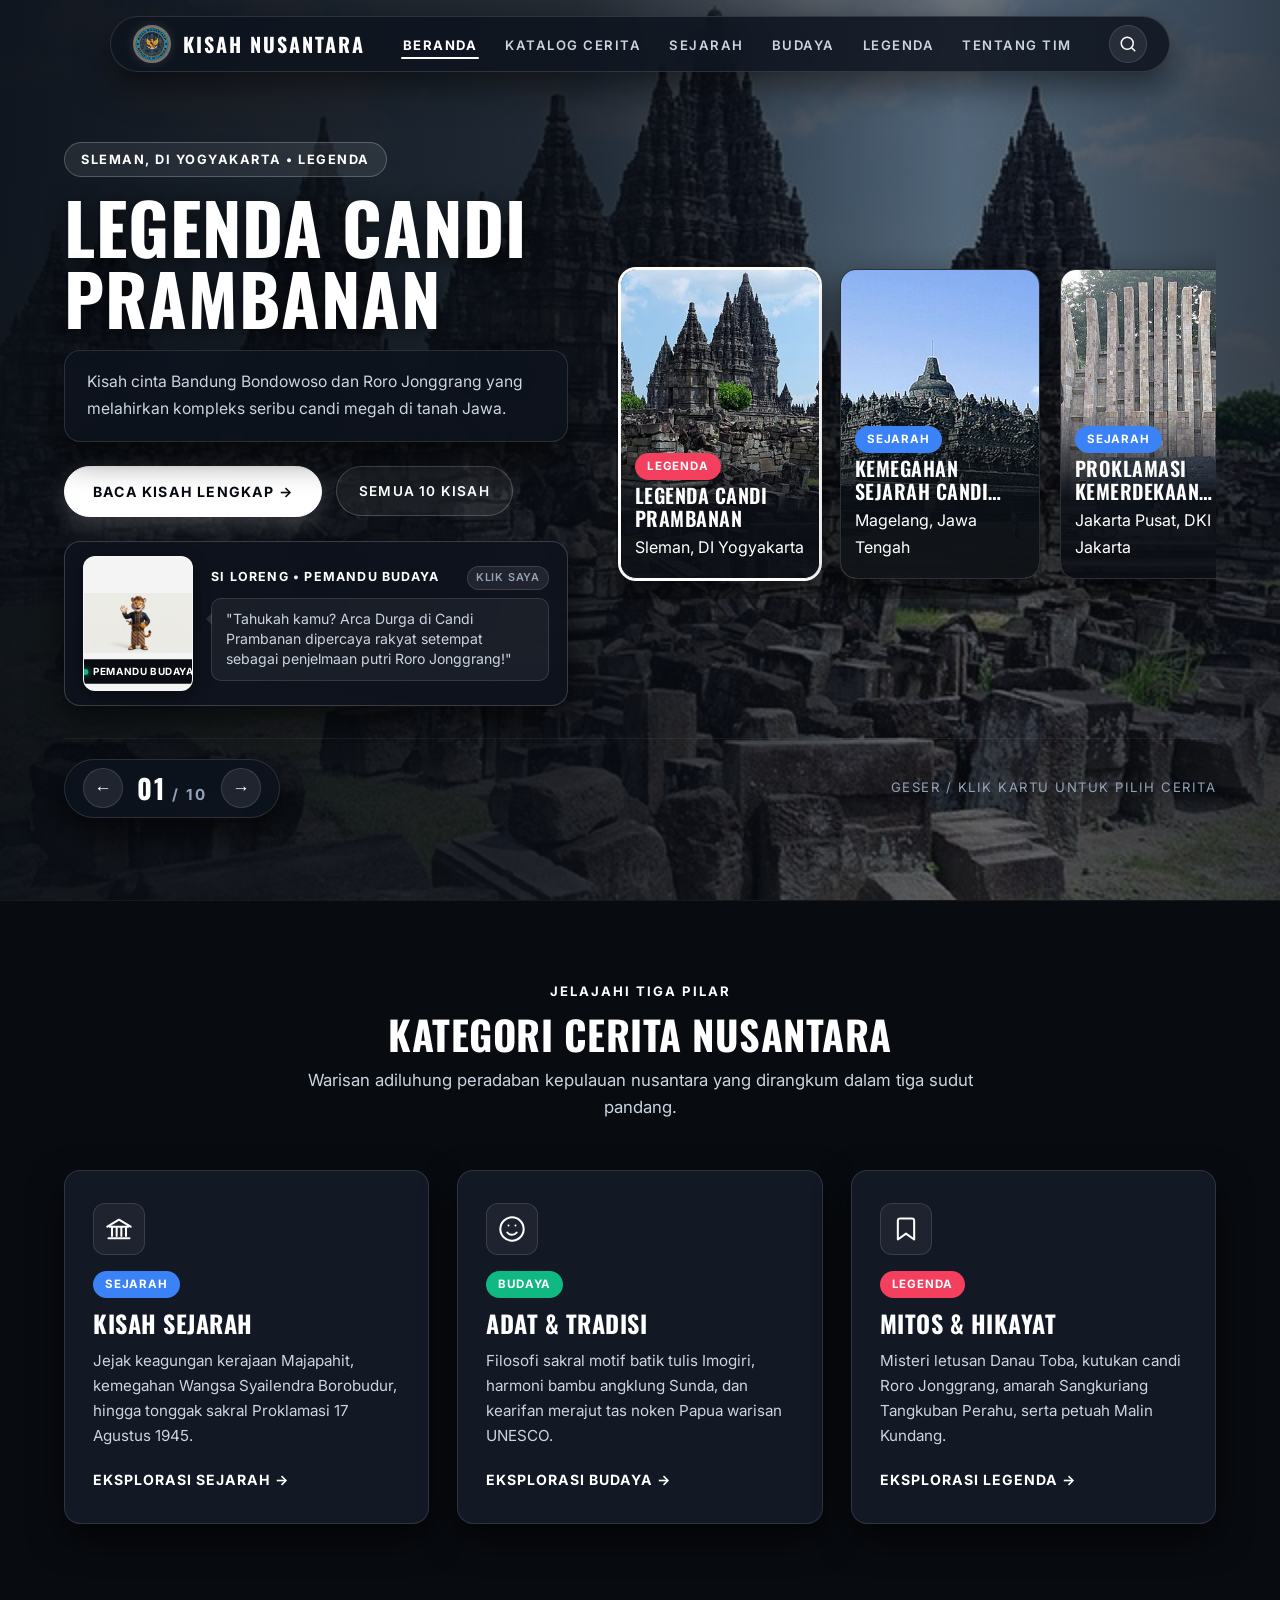
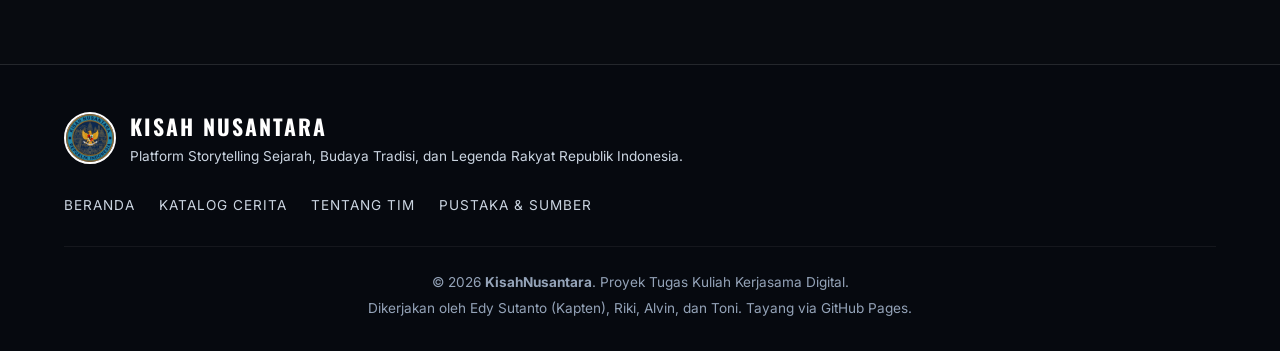
==== commit 4d566399: "style: ganti seluruh emoticon dengan icon vektor SVG modern dan elegan" ====
--- a/index.html
+++ b/index.html
@@ -27,7 +27,7 @@
       </a>
 
       <button class="nav-toggle" aria-label="Buka Menu Navigasi" aria-expanded="false">
-        <span>☰</span>
+        <svg width="22" height="22" viewBox="0 0 24 24" fill="none" stroke="currentColor" stroke-width="2" stroke-linecap="round" stroke-linejoin="round" aria-hidden="true"><line x1="3" y1="12" x2="21" y2="12"></line><line x1="3" y1="6" x2="21" y2="6"></line><line x1="3" y1="18" x2="21" y2="18"></line></svg>
       </button>
 
       <nav>
@@ -43,7 +43,7 @@
 
       <div class="nav-actions">
         <a href="cerita.html" class="nav-search-btn" aria-label="Cari Cerita" title="Cari Cerita">
-          🔍
+          <svg width="18" height="18" viewBox="0 0 24 24" fill="none" stroke="currentColor" stroke-width="2" stroke-linecap="round" stroke-linejoin="round" aria-hidden="true"><circle cx="11" cy="11" r="8"></circle><line x1="21" y1="21" x2="16.65" y2="16.65"></line></svg>
         </a>
       </div>
     </div>
@@ -91,7 +91,7 @@
             <div class="mascot-companion-card" id="mascot-guide" title="Klik Si Loreng untuk petuah hikmah & trivia acak!">
               <div class="mascot-portrait-box">
                 <img src="images/ui/maskot.jpg" alt="Maskot Si Loreng Pemandu Budaya" class="mascot-img-character">
-                <span class="mascot-live-badge">AKTIF 🐯</span>
+                <span class="mascot-live-badge"><span class="live-dot"></span>PEMANDU BUDAYA</span>
               </div>
               <div class="mascot-dialogue-box">
                 <div class="mascot-dialogue-header">
@@ -149,7 +149,9 @@
         <div class="category-deck">
           <!-- SEJARAH -->
           <article class="category-card">
-            <div class="category-card__icon">🏛️</div>
+            <div class="category-card__icon" aria-hidden="true">
+              <svg width="28" height="28" viewBox="0 0 24 24" fill="none" stroke="currentColor" stroke-width="1.75" stroke-linecap="round" stroke-linejoin="round"><path d="M4 10h16M2 10l10-6 10 6M6 10v8M10 10v8M14 10v8M18 10v8M3 20h18"></path></svg>
+            </div>
             <span class="badge badge--sejarah" style="margin-bottom: 12px;">Sejarah</span>
             <h3 class="category-card__title">Kisah Sejarah</h3>
             <p class="category-card__text">
@@ -162,7 +164,9 @@
 
           <!-- BUDAYA -->
           <article class="category-card">
-            <div class="category-card__icon">🎭</div>
+            <div class="category-card__icon" aria-hidden="true">
+              <svg width="28" height="28" viewBox="0 0 24 24" fill="none" stroke="currentColor" stroke-width="1.75" stroke-linecap="round" stroke-linejoin="round"><circle cx="12" cy="12" r="10"></circle><path d="M8 15s1.5 2 4 2 4-2 4-2M9 9h.01M15 9h.01"></path></svg>
+            </div>
             <span class="badge badge--budaya" style="margin-bottom: 12px;">Budaya</span>
             <h3 class="category-card__title">Adat & Tradisi</h3>
             <p class="category-card__text">
@@ -175,7 +179,9 @@
 
           <!-- LEGENDA -->
           <article class="category-card">
-            <div class="category-card__icon">📜</div>
+            <div class="category-card__icon" aria-hidden="true">
+              <svg width="28" height="28" viewBox="0 0 24 24" fill="none" stroke="currentColor" stroke-width="1.75" stroke-linecap="round" stroke-linejoin="round"><path d="M19 21l-7-5-7 5V5a2 2 0 0 1 2-2h10a2 2 0 0 1 2 2z"></path></svg>
+            </div>
             <span class="badge badge--legenda" style="margin-bottom: 12px;">Legenda</span>
             <h3 class="category-card__title">Mitos & Hikayat</h3>
             <p class="category-card__text">
--- a/css/style.css
+++ b/css/style.css
@@ -248,7 +248,7 @@
 
 .nav-search-btn:hover {
   background: var(--color-primary);
-  color: #0B0F17;
+  color: #080B10;
   border-color: var(--color-primary);
 }
 
@@ -257,7 +257,6 @@
   background: none;
   border: none;
   color: #FFFFFF;
-  font-size: 1.6rem;
   cursor: pointer;
   padding: 6px;
   line-height: 1;
@@ -509,10 +508,22 @@
   font-weight: 700;
   letter-spacing: 0.6px;
   text-transform: uppercase;
-  padding: 2px 8px;
+  padding: 3px 9px;
   border-radius: var(--radius-pill);
   border: 1px solid rgba(255, 255, 255, 0.25);
   white-space: nowrap;
+  display: inline-flex;
+  align-items: center;
+}
+
+.live-dot {
+  display: inline-block;
+  width: 6px;
+  height: 6px;
+  border-radius: 50%;
+  background: #10B981;
+  margin-right: 5px;
+  box-shadow: 0 0 6px #10B981;
 }
 
 .mascot-dialogue-box,
@@ -934,8 +945,25 @@
 }
 
 .category-card__icon {
-  font-size: 2.2rem;
-  margin-bottom: 14px;
+  width: 52px;
+  height: 52px;
+  border-radius: 12px;
+  background: rgba(255, 255, 255, 0.05);
+  border: 1px solid rgba(255, 255, 255, 0.12);
+  display: flex;
+  align-items: center;
+  justify-content: center;
+  color: #FFFFFF;
+  margin-bottom: 16px;
+  transition: all 0.25s ease;
+}
+
+.category-card:hover .category-card__icon {
+  background: #FFFFFF;
+  color: #080B10;
+  border-color: #FFFFFF;
+  box-shadow: 0 0 16px rgba(255, 255, 255, 0.35);
+  transform: scale(1.05);
 }
 
 .category-card__title {
@@ -1072,6 +1100,19 @@
   margin-bottom: 40px;
 }
 
+.empty-state-icon {
+  display: inline-flex;
+  align-items: center;
+  justify-content: center;
+  width: 72px;
+  height: 72px;
+  border-radius: 50%;
+  background: rgba(255, 255, 255, 0.05);
+  border: 1px solid rgba(255, 255, 255, 0.15);
+  color: #FFFFFF;
+  margin-bottom: 16px;
+}
+
 .empty-state-box h3 {
   font-size: 1.7rem;
   text-transform: uppercase;
@@ -1205,8 +1246,25 @@
 }
 
 .team-avatar {
-  font-size: 2.6rem;
+  width: 56px;
+  height: 56px;
+  border-radius: 50%;
+  background: rgba(255, 255, 255, 0.05);
+  border: 1px solid rgba(255, 255, 255, 0.15);
+  display: flex;
+  align-items: center;
+  justify-content: center;
+  color: #FFFFFF;
   margin-bottom: 14px;
+  transition: all 0.25s ease;
+}
+
+.team-card:hover .team-avatar {
+  background: #FFFFFF;
+  color: #080B10;
+  border-color: #FFFFFF;
+  box-shadow: 0 0 16px rgba(255, 255, 255, 0.3);
+  transform: scale(1.06);
 }
 
 .team-name {
@@ -1355,7 +1413,9 @@
   }
 
   .nav-toggle {
-    display: block;
+    display: inline-flex;
+    align-items: center;
+    justify-content: center;
   }
 
   .nav-menu {
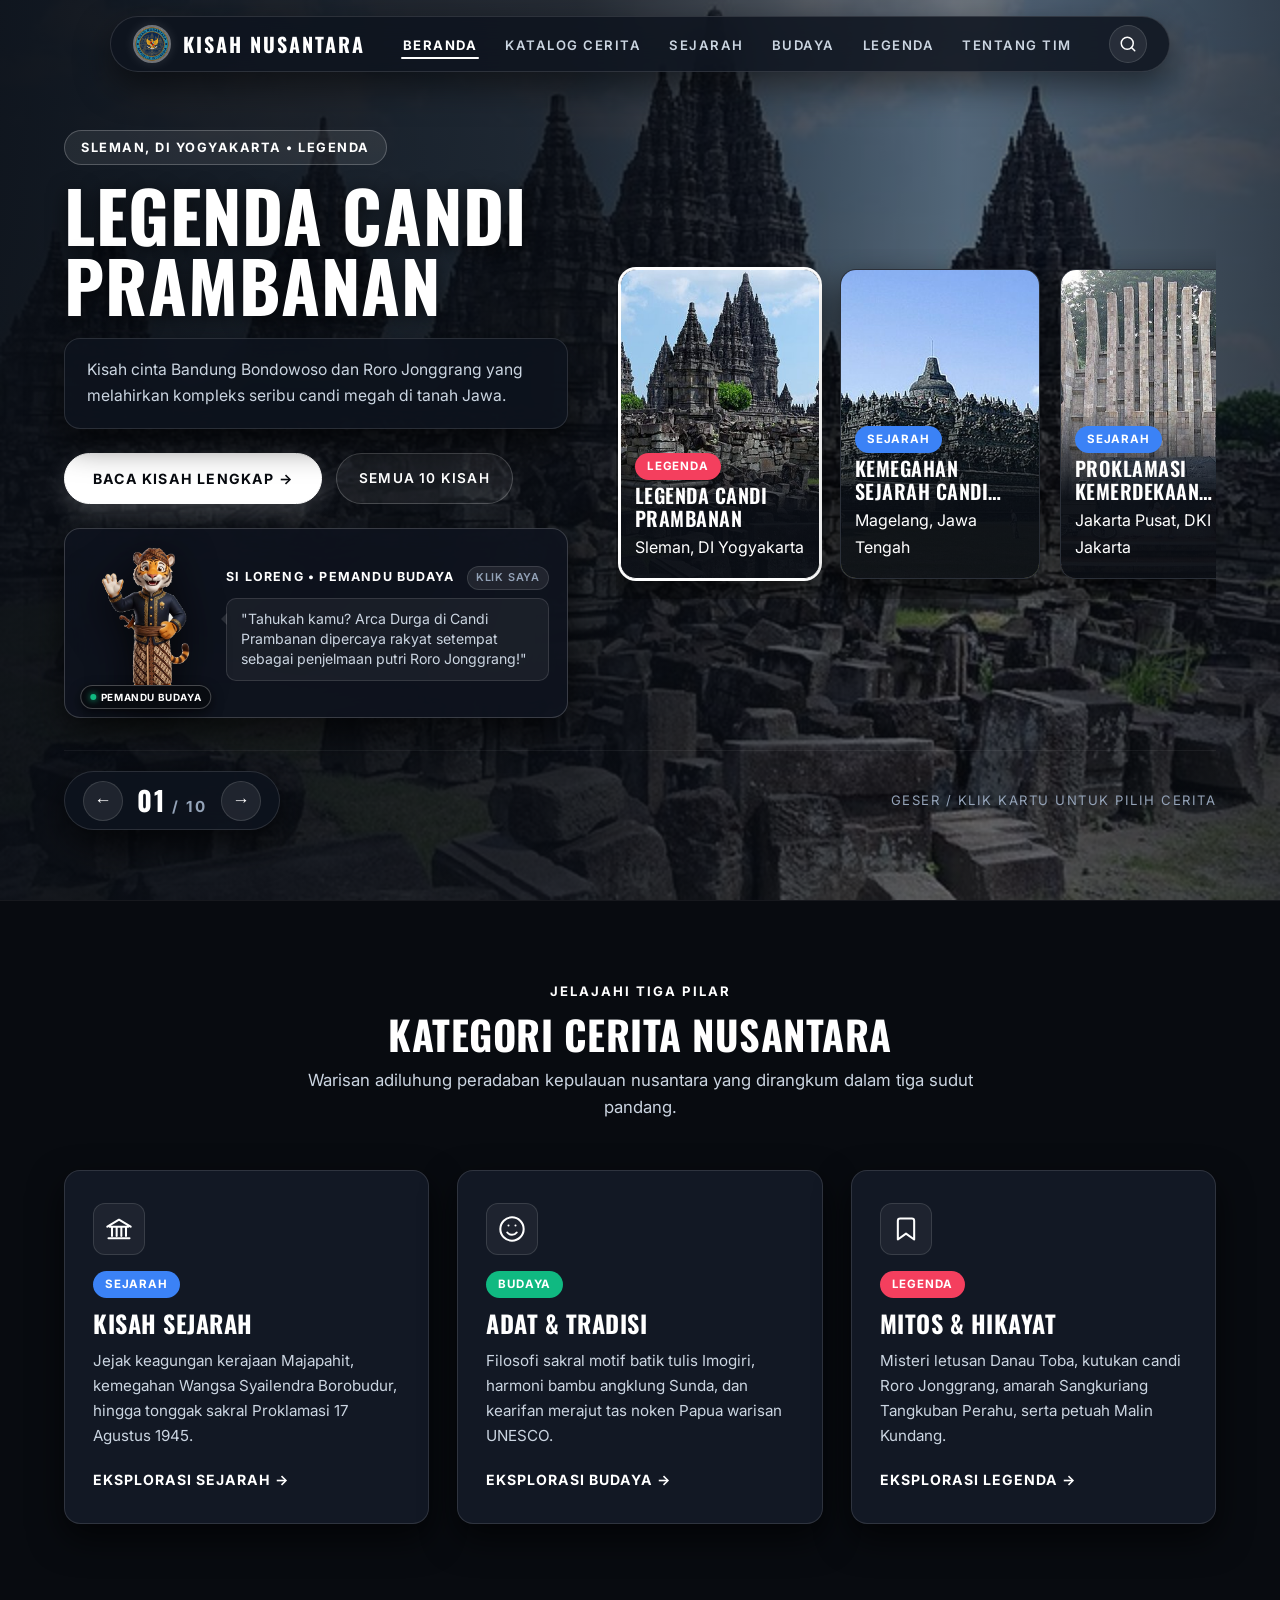
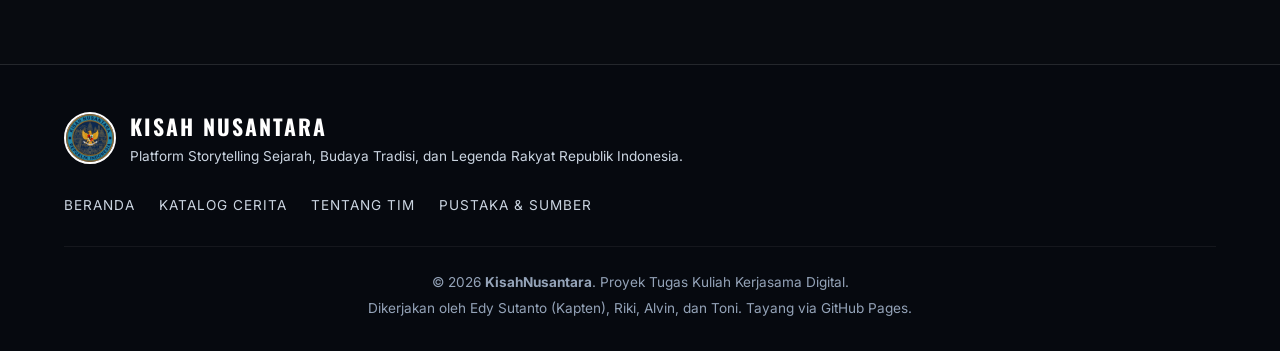
==== commit 44f7c2c8: "feat(ui): ubah maskot Si Loreng menjadi transparan (PNG) & sesuaikan efek floating character" ====
--- a/index.html
+++ b/index.html
@@ -90,7 +90,7 @@
             <!-- MASKOT SI LORENG COMPANION (BESAR, JELAS & INTERAKTIF) -->
             <div class="mascot-companion-card" id="mascot-guide" title="Klik Si Loreng untuk petuah hikmah & trivia acak!">
               <div class="mascot-portrait-box">
-                <img src="images/ui/maskot.jpg" alt="Maskot Si Loreng Pemandu Budaya" class="mascot-img-character">
+                <img src="images/ui/maskot.png" alt="Maskot Si Loreng Pemandu Budaya" class="mascot-img-character">
                 <span class="mascot-live-badge"><span class="live-dot"></span>PEMANDU BUDAYA</span>
               </div>
               <div class="mascot-dialogue-box">
--- a/css/style.css
+++ b/css/style.css
@@ -432,7 +432,7 @@
   color: #FFFFFF;
 }
 
-/* Maskot Si Loreng Companion (Besar, Jelas, & Interaktif) */
+/* Maskot Si Loreng Companion (Besar, Jelas, & Pemandu Budaya Transparan) */
 .mascot-companion-card,
 .mascot-guide-pill {
   display: flex;
@@ -458,28 +458,30 @@
 }
 
 .mascot-portrait-box {
-  width: 110px;
-  height: 135px;
-  border-radius: 12px;
-  overflow: hidden;
-  background: #F4F4F5;
-  border: 1.5px solid rgba(255, 255, 255, 0.25);
+  width: 125px;
+  height: 160px;
+  border-radius: 0;
+  overflow: visible;
+  background: transparent;
+  border: none;
   flex-shrink: 0;
   position: relative;
   display: flex;
-  align-items: center;
+  align-items: flex-end;
   justify-content: center;
-  box-shadow: 0 6px 16px rgba(0, 0, 0, 0.4);
 }
 
 .mascot-avatar-frame {
-  width: 90px;
-  height: 110px;
-  border-radius: 12px;
-  overflow: hidden;
-  background: #F4F4F5;
-  border: 1.5px solid rgba(255, 255, 255, 0.25);
+  width: 100px;
+  height: 135px;
+  border-radius: 0;
+  overflow: visible;
+  background: transparent;
+  border: none;
   flex-shrink: 0;
+  display: flex;
+  align-items: flex-end;
+  justify-content: center;
 }
 
 .mascot-img-character,
@@ -487,18 +489,20 @@
   width: 100%;
   height: 100%;
   object-fit: contain;
-  transition: transform 0.3s cubic-bezier(0.34, 1.56, 0.64, 1);
+  filter: drop-shadow(0 12px 20px rgba(0, 0, 0, 0.75));
+  transition: transform 0.3s cubic-bezier(0.34, 1.56, 0.64, 1), filter 0.3s ease;
 }
 
 .mascot-companion-card:hover .mascot-img-character,
 .mascot-companion-card:hover .mascot-avatar-frame img,
 .mascot-guide-pill:hover img {
-  transform: scale(1.08) rotate(-2deg);
+  transform: scale(1.1) translateY(-4px) rotate(-2deg);
+  filter: drop-shadow(0 18px 28px rgba(0, 0, 0, 0.9)) drop-shadow(0 0 16px rgba(255, 255, 255, 0.2));
 }
 
 .mascot-live-badge {
   position: absolute;
-  bottom: 6px;
+  bottom: -6px;
   left: 50%;
   transform: translateX(-50%);
   background: #080B10;
@@ -514,6 +518,8 @@
   white-space: nowrap;
   display: inline-flex;
   align-items: center;
+  box-shadow: 0 4px 12px rgba(0, 0, 0, 0.6);
+  z-index: 2;
 }
 
 .live-dot {
@@ -1307,17 +1313,17 @@
 }
 
 .mascot-spotlight__avatar {
-  width: 170px;
-  height: 200px;
-  border-radius: 16px;
-  overflow: hidden;
-  border: 2px solid rgba(255, 255, 255, 0.3);
-  box-shadow: 0 12px 32px rgba(0, 0, 0, 0.7);
-  background: #F4F4F5;
+  width: 190px;
+  height: 250px;
+  border-radius: 0;
+  overflow: visible;
+  border: none;
+  box-shadow: none;
+  background: transparent;
   flex-shrink: 0;
   margin: 0 auto;
   display: flex;
-  align-items: center;
+  align-items: flex-end;
   justify-content: center;
 }
 
@@ -1325,11 +1331,13 @@
   width: 100%;
   height: 100%;
   object-fit: contain;
-  transition: transform 0.3s cubic-bezier(0.34, 1.56, 0.64, 1);
+  filter: drop-shadow(0 14px 28px rgba(0, 0, 0, 0.75));
+  transition: transform 0.3s cubic-bezier(0.34, 1.56, 0.64, 1), filter 0.3s ease;
 }
 
 .mascot-spotlight:hover .mascot-spotlight__avatar img {
-  transform: scale(1.06);
+  transform: scale(1.08) translateY(-4px);
+  filter: drop-shadow(0 20px 36px rgba(0, 0, 0, 0.9)) drop-shadow(0 0 20px rgba(255, 255, 255, 0.25));
 }
 
 .open-source-box {
@@ -1455,3 +1463,25 @@
     font-size: 2.2rem;
   }
 }
+
+@media (max-width: 600px) {
+  .mascot-companion-card {
+    padding: 12px 14px;
+    gap: 12px;
+  }
+
+  .mascot-portrait-box {
+    width: 95px;
+    height: 125px;
+  }
+
+  .mascot-live-badge {
+    font-size: 0.55rem;
+    padding: 2px 7px;
+    bottom: -4px;
+  }
+
+  .mascot-quote-text {
+    font-size: 0.88rem;
+  }
+}
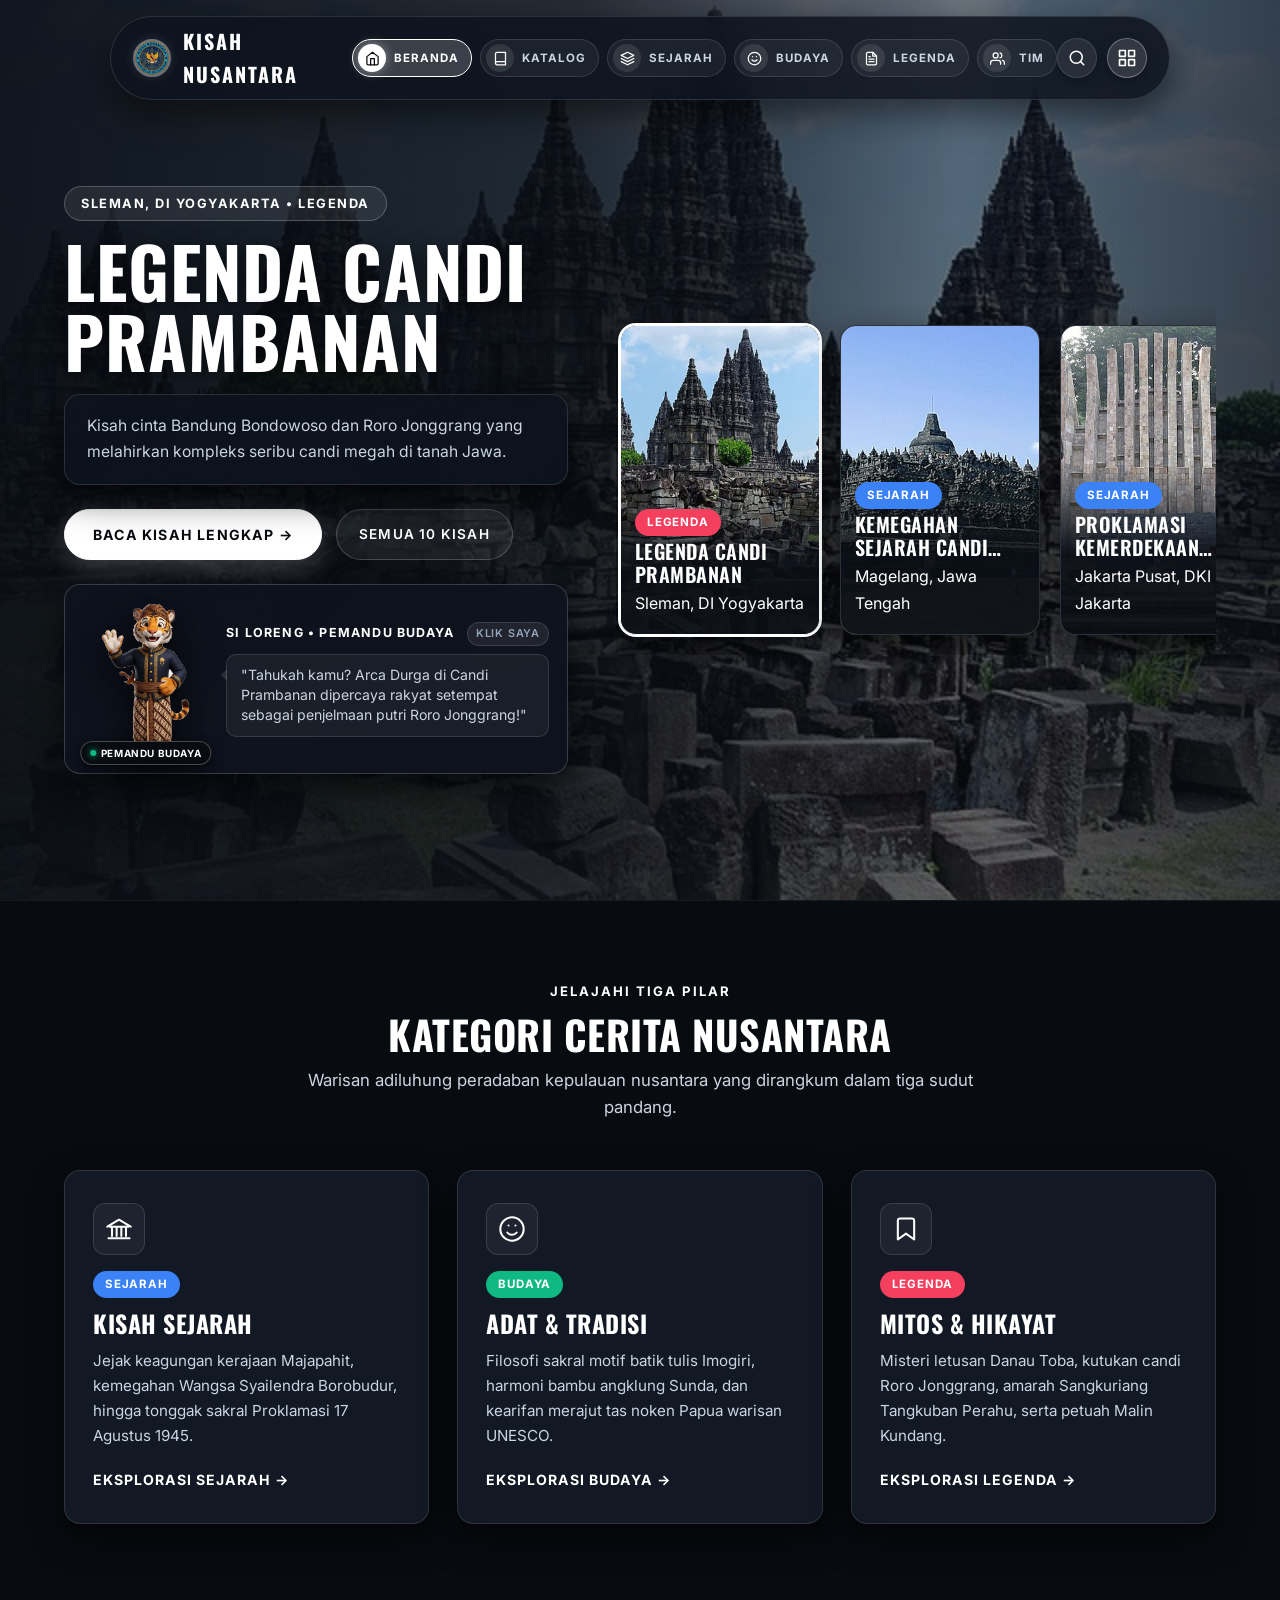
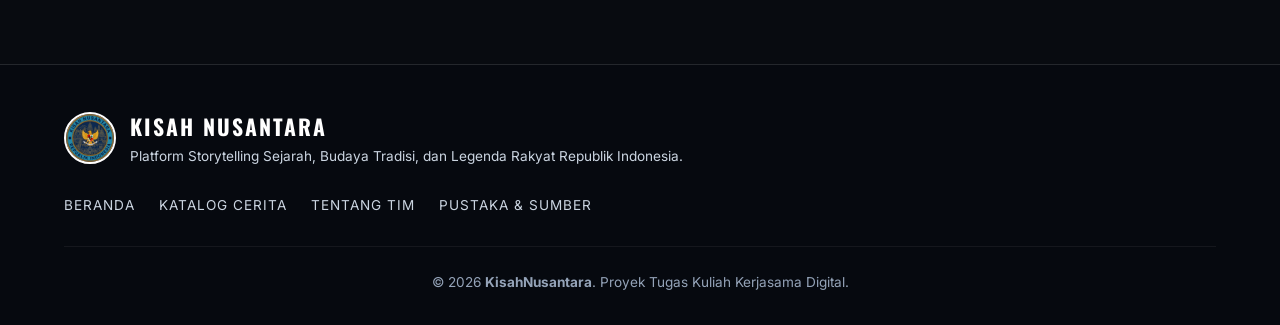
==== commit 5aa0a41c: "feat(ui): bersihkan sisa putih maskot, hapus kontrol pill hero, update nama lengkap tim & terapkan h" ====
--- a/index.html
+++ b/index.html
@@ -17,7 +17,7 @@
 </head>
 <body>
 
-  <!-- FLOATING PILL NAVBAR (Glassmorphism) -->
+  <!-- FLOATING PILL NAVBAR (Glassmorphism & Circular Navigation) -->
   <header class="site-header">
     <div class="nav-floating-pill">
       <!-- Logo Resmi KisahNusantara Gambar 1 -->
@@ -26,28 +26,140 @@
         <span class="site-logo__title">KISAH NUSANTARA</span>
       </a>
 
-      <button class="nav-toggle" aria-label="Buka Menu Navigasi" aria-expanded="false">
-        <svg width="22" height="22" viewBox="0 0 24 24" fill="none" stroke="currentColor" stroke-width="2" stroke-linecap="round" stroke-linejoin="round" aria-hidden="true"><line x1="3" y1="12" x2="21" y2="12"></line><line x1="3" y1="6" x2="21" y2="6"></line><line x1="3" y1="18" x2="21" y2="18"></line></svg>
-      </button>
-
-      <nav>
-        <ul class="nav-menu">
-          <li><a href="index.html" class="nav-link is-active">BERANDA</a></li>
-          <li><a href="cerita.html" class="nav-link">KATALOG CERITA</a></li>
-          <li><a href="cerita.html?kategori=Sejarah" class="nav-link">SEJARAH</a></li>
-          <li><a href="cerita.html?kategori=Budaya" class="nav-link">BUDAYA</a></li>
-          <li><a href="cerita.html?kategori=Legenda" class="nav-link">LEGENDA</a></li>
-          <li><a href="tentang.html" class="nav-link">TENTANG TIM</a></li>
-        </ul>
+      <!-- Quick Circular Navigation Bar (Lingkaran-Lingkaran Setiap Halaman) -->
+      <nav class="nav-circles-dock" aria-label="Navigasi Halaman Cepat">
+        <a href="index.html" class="nav-circle-pill is-active" title="Beranda (Halaman Utama)">
+          <span class="nav-circle-dot">
+            <svg width="15" height="15" viewBox="0 0 24 24" fill="none" stroke="currentColor" stroke-width="2" stroke-linecap="round" stroke-linejoin="round" aria-hidden="true"><path d="M3 9l9-7 9 7v11a2 2 0 0 1-2 2H5a2 2 0 0 1-2-2z"></path><polyline points="9 22 9 12 15 12 15 22"></polyline></svg>
+          </span>
+          <span class="nav-circle-text">BERANDA</span>
+        </a>
+        <a href="cerita.html" class="nav-circle-pill" title="Katalog Cerita">
+          <span class="nav-circle-dot">
+            <svg width="15" height="15" viewBox="0 0 24 24" fill="none" stroke="currentColor" stroke-width="2" stroke-linecap="round" stroke-linejoin="round" aria-hidden="true"><path d="M4 19.5A2.5 2.5 0 0 1 6.5 17H20"></path><path d="M6.5 2H20v20H6.5A2.5 2.5 0 0 1 4 19.5v-15A2.5 2.5 0 0 1 6.5 2z"></path></svg>
+          </span>
+          <span class="nav-circle-text">KATALOG</span>
+        </a>
+        <a href="cerita.html?kategori=Sejarah" class="nav-circle-pill" title="Kategori Sejarah">
+          <span class="nav-circle-dot">
+            <svg width="15" height="15" viewBox="0 0 24 24" fill="none" stroke="currentColor" stroke-width="2" stroke-linecap="round" stroke-linejoin="round" aria-hidden="true"><polygon points="12 2 2 7 12 12 22 7 12 2"></polygon><polyline points="2 17 12 22 22 17"></polyline><polyline points="2 12 12 17 22 12"></polyline></svg>
+          </span>
+          <span class="nav-circle-text">SEJARAH</span>
+        </a>
+        <a href="cerita.html?kategori=Budaya" class="nav-circle-pill" title="Kategori Budaya">
+          <span class="nav-circle-dot">
+            <svg width="15" height="15" viewBox="0 0 24 24" fill="none" stroke="currentColor" stroke-width="2" stroke-linecap="round" stroke-linejoin="round" aria-hidden="true"><circle cx="12" cy="12" r="10"></circle><path d="M8 14s1.5 2 4 2 4-2 4-2"></path><line x1="9" y1="9" x2="9.01" y2="9"></line><line x1="15" y1="9" x2="15.01" y2="9"></line></svg>
+          </span>
+          <span class="nav-circle-text">BUDAYA</span>
+        </a>
+        <a href="cerita.html?kategori=Legenda" class="nav-circle-pill" title="Kategori Legenda">
+          <span class="nav-circle-dot">
+            <svg width="15" height="15" viewBox="0 0 24 24" fill="none" stroke="currentColor" stroke-width="2" stroke-linecap="round" stroke-linejoin="round" aria-hidden="true"><path d="M14 2H6a2 2 0 0 0-2 2v16a2 2 0 0 0 2 2h12a2 2 0 0 0 2-2V8z"></path><polyline points="14 2 14 8 20 8"></polyline><line x1="16" y1="13" x2="8" y2="13"></line><line x1="16" y1="17" x2="8" y2="17"></line><polyline points="10 9 9 9 8 9"></polyline></svg>
+          </span>
+          <span class="nav-circle-text">LEGENDA</span>
+        </a>
+        <a href="tentang.html" class="nav-circle-pill" title="Tentang Tim Pengembang">
+          <span class="nav-circle-dot">
+            <svg width="15" height="15" viewBox="0 0 24 24" fill="none" stroke="currentColor" stroke-width="2" stroke-linecap="round" stroke-linejoin="round" aria-hidden="true"><path d="M17 21v-2a4 4 0 0 0-4-4H5a4 4 0 0 0-4 4v2"></path><circle cx="9" cy="7" r="4"></circle><path d="M23 21v-2a4 4 0 0 0-3-3.87"></path><path d="M16 3.13a4 4 0 0 1 0 7.75"></path></svg>
+          </span>
+          <span class="nav-circle-text">TIM</span>
+        </a>
       </nav>
 
+      <!-- Action Buttons: Search & Full Popup Trigger -->
       <div class="nav-actions">
-        <a href="cerita.html" class="nav-search-btn" aria-label="Cari Cerita" title="Cari Cerita">
+        <a href="cerita.html" class="nav-circle-btn" aria-label="Cari Cerita" title="Cari Cerita">
           <svg width="18" height="18" viewBox="0 0 24 24" fill="none" stroke="currentColor" stroke-width="2" stroke-linecap="round" stroke-linejoin="round" aria-hidden="true"><circle cx="11" cy="11" r="8"></circle><line x1="21" y1="21" x2="16.65" y2="16.65"></line></svg>
         </a>
+        <button id="nav-popup-trigger" class="nav-circle-btn nav-circle-btn--menu" aria-label="Buka Popup Navigasi" title="Buka Menu Halaman">
+          <svg width="20" height="20" viewBox="0 0 24 24" fill="none" stroke="currentColor" stroke-width="2" stroke-linecap="round" stroke-linejoin="round" aria-hidden="true"><rect x="3" y="3" width="7" height="7"></rect><rect x="14" y="3" width="7" height="7"></rect><rect x="14" y="14" width="7" height="7"></rect><rect x="3" y="14" width="7" height="7"></rect></svg>
+        </button>
       </div>
     </div>
   </header>
+
+  <!-- MODAL POPUP BERANIMASI ELEGAN (LINGKARAN-LINGKARAN SETIAP HALAMAN) -->
+  <div id="nav-popup-modal" class="nav-popup-backdrop" role="dialog" aria-modal="true" aria-label="Menu Navigasi Halaman">
+    <div class="nav-popup-card">
+      <div class="nav-popup-header">
+        <div style="display: flex; align-items: center; gap: 12px;">
+          <img src="images/ui/logo.jpg" alt="Logo KisahNusantara" style="width: 36px; height: 36px; border-radius: 50%; border: 1.5px solid rgba(255,255,255,0.4);">
+          <div>
+            <span class="nav-popup-tag">NAVIGASI NUSANTARA</span>
+            <h3 class="nav-popup-title">PILIH DESTINASI HALAMAN</h3>
+          </div>
+        </div>
+        <button id="nav-popup-close" class="nav-circle-btn" aria-label="Tutup Menu Navigasi" title="Tutup Menu">
+          <svg width="18" height="18" viewBox="0 0 24 24" fill="none" stroke="currentColor" stroke-width="2" stroke-linecap="round" stroke-linejoin="round" aria-hidden="true"><line x1="18" y1="6" x2="6" y2="18"></line><line x1="6" y1="6" x2="18" y2="18"></line></svg>
+        </button>
+      </div>
+
+      <div class="nav-circles-grid">
+        <!-- 1. BERANDA -->
+        <a href="index.html" class="nav-circle-item">
+          <div class="nav-circle-orb">
+            <svg width="32" height="32" viewBox="0 0 24 24" fill="none" stroke="currentColor" stroke-width="1.8" stroke-linecap="round" stroke-linejoin="round"><path d="M3 9l9-7 9 7v11a2 2 0 0 1-2 2H5a2 2 0 0 1-2-2z"></path><polyline points="9 22 9 12 15 12 15 22"></polyline></svg>
+          </div>
+          <span class="nav-circle-item__title">BERANDA</span>
+          <span class="nav-circle-item__sub">Halaman Utama & Galeri</span>
+        </a>
+
+        <!-- 2. KATALOG CERITA -->
+        <a href="cerita.html" class="nav-circle-item">
+          <div class="nav-circle-orb">
+            <svg width="32" height="32" viewBox="0 0 24 24" fill="none" stroke="currentColor" stroke-width="1.8" stroke-linecap="round" stroke-linejoin="round"><path d="M4 19.5A2.5 2.5 0 0 1 6.5 17H20"></path><path d="M6.5 2H20v20H6.5A2.5 2.5 0 0 1 4 19.5v-15A2.5 2.5 0 0 1 6.5 2z"></path></svg>
+          </div>
+          <span class="nav-circle-item__title">KATALOG CERITA</span>
+          <span class="nav-circle-item__sub">Arsip Lengkap Nusantara</span>
+        </a>
+
+        <!-- 3. KATEGORI SEJARAH -->
+        <a href="cerita.html?kategori=Sejarah" class="nav-circle-item">
+          <div class="nav-circle-orb">
+            <svg width="32" height="32" viewBox="0 0 24 24" fill="none" stroke="currentColor" stroke-width="1.8" stroke-linecap="round" stroke-linejoin="round"><polygon points="12 2 2 7 12 12 22 7 12 2"></polygon><polyline points="2 17 12 22 22 17"></polyline><polyline points="2 12 12 17 22 12"></polyline></svg>
+          </div>
+          <span class="nav-circle-item__title">SEJARAH</span>
+          <span class="nav-circle-item__sub">Candi, Kerajaan & Pahlawan</span>
+        </a>
+
+        <!-- 4. KATEGORI BUDAYA -->
+        <a href="cerita.html?kategori=Budaya" class="nav-circle-item">
+          <div class="nav-circle-orb">
+            <svg width="32" height="32" viewBox="0 0 24 24" fill="none" stroke="currentColor" stroke-width="1.8" stroke-linecap="round" stroke-linejoin="round"><circle cx="12" cy="12" r="10"></circle><path d="M8 14s1.5 2 4 2 4-2 4-2"></path><line x1="9" y1="9" x2="9.01" y2="9"></line><line x1="15" y1="9" x2="15.01" y2="9"></line></svg>
+          </div>
+          <span class="nav-circle-item__title">BUDAYA</span>
+          <span class="nav-circle-item__sub">Tradisi Adat & Nilai Luhur</span>
+        </a>
+
+        <!-- 5. KATEGORI LEGENDA -->
+        <a href="cerita.html?kategori=Legenda" class="nav-circle-item">
+          <div class="nav-circle-orb">
+            <svg width="32" height="32" viewBox="0 0 24 24" fill="none" stroke="currentColor" stroke-width="1.8" stroke-linecap="round" stroke-linejoin="round"><path d="M14 2H6a2 2 0 0 0-2 2v16a2 2 0 0 0 2 2h12a2 2 0 0 0 2-2V8z"></path><polyline points="14 2 14 8 20 8"></polyline><line x1="16" y1="13" x2="8" y2="13"></line><line x1="16" y1="17" x2="8" y2="17"></line><polyline points="10 9 9 9 8 9"></polyline></svg>
+          </div>
+          <span class="nav-circle-item__title">LEGENDA</span>
+          <span class="nav-circle-item__sub">Mitos & Cerita Rakyat Abadi</span>
+        </a>
+
+        <!-- 6. TENTANG TIM -->
+        <a href="tentang.html" class="nav-circle-item">
+          <div class="nav-circle-orb">
+            <svg width="32" height="32" viewBox="0 0 24 24" fill="none" stroke="currentColor" stroke-width="1.8" stroke-linecap="round" stroke-linejoin="round"><path d="M17 21v-2a4 4 0 0 0-4-4H5a4 4 0 0 0-4 4v2"></path><circle cx="9" cy="7" r="4"></circle><path d="M23 21v-2a4 4 0 0 0-3-3.87"></path><path d="M16 3.13a4 4 0 0 1 0 7.75"></path></svg>
+          </div>
+          <span class="nav-circle-item__title">TENTANG TIM</span>
+          <span class="nav-circle-item__sub">Profil 4 Mahasiswa Pengembang</span>
+        </a>
+      </div>
+
+      <div class="nav-popup-footer">
+        <div style="display: flex; align-items: center; gap: 10px;">
+          <img src="images/ui/maskot.png" alt="Si Loreng Mini" style="width: 28px; height: 28px; object-fit: contain;">
+          <span style="font-size: 0.85rem; color: var(--color-text-muted);">
+            Pilih salah satu lingkaran di atas untuk langsung menjelajah bersama <strong>Si Loreng</strong>!
+          </span>
+        </div>
+      </div>
+    </div>
+  </div>
 
   <main>
     <!-- HERO SLIDER SECTION (Glassmorphism & Floating Pill System) -->
@@ -116,22 +228,6 @@
           </div>
 
         </div>
-
-        <!-- BOTTOM CONTROLS (FLOATING PILL CONTROLLER) -->
-        <div class="hero-slider__bottom-bar">
-          <div class="floating-pill-controller">
-            <button id="slide-prev" class="circle-nav-btn" aria-label="Kisah Sebelumnya">&#8592;</button>
-            <div class="slider-counter">
-              <span id="slide-current">01</span>
-              <span id="slide-total" class="slider-counter__total">/ 10</span>
-            </div>
-            <button id="slide-next" class="circle-nav-btn" aria-label="Kisah Selanjutnya">&#8594;</button>
-          </div>
-
-          <div style="font-size: 0.82rem; letter-spacing: 1.5px; text-transform: uppercase; color: var(--color-text-dim);">
-            GESER / KLIK KARTU UNTUK PILIH CERITA
-          </div>
-        </div>
       </div>
     </section>
 
@@ -220,7 +316,6 @@
       </div>
       <div class="footer-bottom">
         <p>&copy; 2026 <strong>KisahNusantara</strong>. Proyek Tugas Kuliah Kerjasama Digital.</p>
-        <p style="margin-top: 4px;">Dikerjakan oleh Edy Sutanto (Kapten), Riki, Alvin, dan Toni. Tayang via GitHub Pages.</p>
       </div>
     </div>
   </footer>
--- a/css/style.css
+++ b/css/style.css
@@ -191,75 +191,291 @@
   color: #FFFFFF;
 }
 
-/* Nav Menu */
-.nav-menu {
-  display: flex;
-  list-style: none;
-  gap: 24px;
-  align-items: center;
-}
-
-.nav-link {
-  font-family: var(--font-body);
-  font-size: 0.82rem;
-  font-weight: 600;
-  letter-spacing: 1.5px;
-  text-transform: uppercase;
-  color: var(--color-text-muted);
-  position: relative;
-  padding: 6px 2px;
-  transition: color 0.2s ease;
-}
-
-.nav-link:hover {
-  color: #FFFFFF;
-}
-
-.nav-link.is-active {
-  color: #FFFFFF;
-  font-weight: 700;
-}
-
-.nav-link.is-active::after {
-  content: "";
-  position: absolute;
-  bottom: 0;
-  left: 0;
-  right: 0;
-  height: 2px;
-  background-color: var(--color-primary);
-  border-radius: 2px;
-}
-
+/* Nav Menu & Circular Actions */
+.nav-actions {
+  display: flex;
+  align-items: center;
+  gap: 10px;
+}
+
+/* Circular Buttons in Navbar */
+.nav-circle-btn,
 .nav-search-btn {
   background: rgba(255, 255, 255, 0.08);
   border: 1px solid var(--color-border);
-  color: var(--color-text);
-  width: 38px;
-  height: 38px;
+  color: #FFFFFF;
+  width: 40px;
+  height: 40px;
   border-radius: 50%;
   display: inline-flex;
   align-items: center;
   justify-content: center;
-  font-size: 0.95rem;
   cursor: pointer;
-  transition: all 0.2s ease;
-}
-
+  transition: all 0.25s cubic-bezier(0.34, 1.56, 0.64, 1);
+  box-shadow: 0 4px 12px rgba(0, 0, 0, 0.3);
+  text-decoration: none;
+  flex-shrink: 0;
+}
+
+.nav-circle-btn:hover,
 .nav-search-btn:hover {
-  background: var(--color-primary);
+  background: #FFFFFF;
   color: #080B10;
-  border-color: var(--color-primary);
+  border-color: #FFFFFF;
+  transform: scale(1.08);
+  box-shadow: 0 8px 20px rgba(255, 255, 255, 0.25);
+}
+
+.nav-circle-btn--menu {
+  background: rgba(255, 255, 255, 0.12);
+  border-color: rgba(255, 255, 255, 0.3);
+}
+
+/* Quick Circular Nav Dock in Header (Lingkaran-Lingkaran Setiap Halaman) */
+.nav-circles-dock {
+  display: flex;
+  align-items: center;
+  gap: 8px;
+}
+
+.nav-circle-pill {
+  display: inline-flex;
+  align-items: center;
+  gap: 8px;
+  padding: 4px 12px 4px 5px;
+  background: rgba(255, 255, 255, 0.05);
+  border: 1px solid rgba(255, 255, 255, 0.12);
+  border-radius: var(--radius-pill);
+  color: var(--color-text-muted);
+  text-decoration: none;
+  font-family: var(--font-body);
+  font-size: 0.72rem;
+  font-weight: 700;
+  letter-spacing: 1px;
+  transition: all 0.25s cubic-bezier(0.34, 1.56, 0.64, 1);
+}
+
+.nav-circle-dot {
+  width: 28px;
+  height: 28px;
+  border-radius: 50%;
+  background: rgba(255, 255, 255, 0.1);
+  display: inline-flex;
+  align-items: center;
+  justify-content: center;
+  color: #FFFFFF;
+  transition: all 0.25s ease;
+  flex-shrink: 0;
+}
+
+.nav-circle-pill:hover {
+  background: rgba(255, 255, 255, 0.14);
+  border-color: rgba(255, 255, 255, 0.4);
+  color: #FFFFFF;
+  transform: translateY(-2px);
+}
+
+.nav-circle-pill:hover .nav-circle-dot {
+  background: #FFFFFF;
+  color: #080B10;
+  transform: scale(1.08);
+}
+
+.nav-circle-pill.is-active {
+  background: rgba(255, 255, 255, 0.18);
+  border-color: #FFFFFF;
+  color: #FFFFFF;
+}
+
+.nav-circle-pill.is-active .nav-circle-dot {
+  background: #FFFFFF;
+  color: #080B10;
+  box-shadow: 0 0 12px rgba(255, 255, 255, 0.4);
+}
+
+/* --- Animated Popup Backdrop & Modal (Lingkaran-Lingkaran Setiap Halaman) --- */
+.nav-popup-backdrop {
+  position: fixed;
+  inset: 0;
+  z-index: 2000;
+  background: rgba(6, 9, 15, 0.78);
+  backdrop-filter: blur(24px);
+  -webkit-backdrop-filter: blur(24px);
+  display: flex;
+  align-items: center;
+  justify-content: center;
+  padding: 24px;
+  opacity: 0;
+  pointer-events: none;
+  transition: opacity 0.35s cubic-bezier(0.16, 1, 0.3, 1);
+}
+
+.nav-popup-backdrop.is-open {
+  opacity: 1;
+  pointer-events: auto;
+}
+
+.nav-popup-card {
+  width: 100%;
+  max-width: 820px;
+  background: rgba(14, 19, 30, 0.94);
+  border: 1.5px solid rgba(255, 255, 255, 0.22);
+  border-radius: 28px;
+  padding: 32px 36px;
+  box-shadow: 0 30px 80px rgba(0, 0, 0, 0.9), 0 0 50px rgba(255, 255, 255, 0.06);
+  transform: scale(0.9) translateY(24px);
+  transition: transform 0.35s cubic-bezier(0.34, 1.56, 0.64, 1);
+}
+
+.nav-popup-backdrop.is-open .nav-popup-card {
+  transform: scale(1) translateY(0);
+}
+
+.nav-popup-header {
+  display: flex;
+  align-items: center;
+  justify-content: space-between;
+  margin-bottom: 26px;
+  padding-bottom: 18px;
+  border-bottom: 1px solid rgba(255, 255, 255, 0.12);
+}
+
+.nav-popup-tag {
+  font-family: var(--font-body);
+  font-size: 0.68rem;
+  font-weight: 700;
+  letter-spacing: 1.8px;
+  text-transform: uppercase;
+  color: var(--color-text-dim);
+  display: block;
+}
+
+.nav-popup-title {
+  font-family: var(--font-heading);
+  font-size: 1.45rem;
+  font-weight: 700;
+  letter-spacing: 1.5px;
+  color: #FFFFFF;
+  margin: 2px 0 0;
+}
+
+/* Circles Grid Inside Popup */
+.nav-circles-grid {
+  display: grid;
+  grid-template-columns: repeat(3, 1fr);
+  gap: 20px;
+  margin-bottom: 24px;
+}
+
+.nav-circle-item {
+  display: flex;
+  flex-direction: column;
+  align-items: center;
+  text-align: center;
+  text-decoration: none;
+  background: rgba(255, 255, 255, 0.04);
+  border: 1px solid rgba(255, 255, 255, 0.1);
+  border-radius: 20px;
+  padding: 24px 16px;
+  transition: all 0.3s cubic-bezier(0.34, 1.56, 0.64, 1);
+}
+
+.nav-circle-orb {
+  width: 72px;
+  height: 72px;
+  border-radius: 50%;
+  background: rgba(255, 255, 255, 0.08);
+  border: 1.5px solid rgba(255, 255, 255, 0.25);
+  display: flex;
+  align-items: center;
+  justify-content: center;
+  color: #FFFFFF;
+  margin-bottom: 14px;
+  box-shadow: 0 8px 24px rgba(0, 0, 0, 0.4);
+  transition: all 0.3s cubic-bezier(0.34, 1.56, 0.64, 1);
+}
+
+.nav-circle-item__title {
+  font-family: var(--font-heading);
+  font-size: 1.05rem;
+  font-weight: 700;
+  letter-spacing: 1.2px;
+  text-transform: uppercase;
+  color: #FFFFFF;
+  margin-bottom: 4px;
+  transition: color 0.2s ease;
+}
+
+.nav-circle-item__sub {
+  font-family: var(--font-body);
+  font-size: 0.78rem;
+  color: var(--color-text-dim);
+  line-height: 1.4;
+}
+
+.nav-circle-item:hover {
+  background: rgba(255, 255, 255, 0.09);
+  border-color: rgba(255, 255, 255, 0.4);
+  transform: translateY(-4px);
+  box-shadow: 0 16px 36px rgba(0, 0, 0, 0.6);
+}
+
+.nav-circle-item:hover .nav-circle-orb {
+  background: #FFFFFF;
+  color: #080B10;
+  transform: scale(1.12);
+  box-shadow: 0 12px 28px rgba(255, 255, 255, 0.35);
+}
+
+.nav-circle-item.is-active-circle {
+  border-color: #FFFFFF;
+  background: rgba(255, 255, 255, 0.12);
+}
+
+.nav-circle-item.is-active-circle .nav-circle-orb {
+  background: #FFFFFF;
+  color: #080B10;
+  box-shadow: 0 0 20px rgba(255, 255, 255, 0.4);
+}
+
+.nav-popup-footer {
+  padding-top: 18px;
+  border-top: 1px solid rgba(255, 255, 255, 0.1);
+  display: flex;
+  align-items: center;
+  justify-content: space-between;
+}
+
+@media (max-width: 900px) {
+  .nav-circles-dock {
+    display: none;
+  }
+}
+
+@media (max-width: 680px) {
+  .nav-popup-card {
+    padding: 22px 18px;
+    border-radius: 20px;
+  }
+  .nav-circles-grid {
+    grid-template-columns: repeat(2, 1fr);
+    gap: 12px;
+  }
+  .nav-circle-orb {
+    width: 58px;
+    height: 58px;
+    margin-bottom: 8px;
+  }
+  .nav-circle-item {
+    padding: 16px 10px;
+  }
+  .nav-circle-item__title {
+    font-size: 0.92rem;
+  }
 }
 
 .nav-toggle {
   display: none;
-  background: none;
-  border: none;
-  color: #FFFFFF;
-  cursor: pointer;
-  padding: 6px;
-  line-height: 1;
 }
 
 /* 5. HERO SLIDER SECTION (R-03: Responsif & Bebas Collide) */
